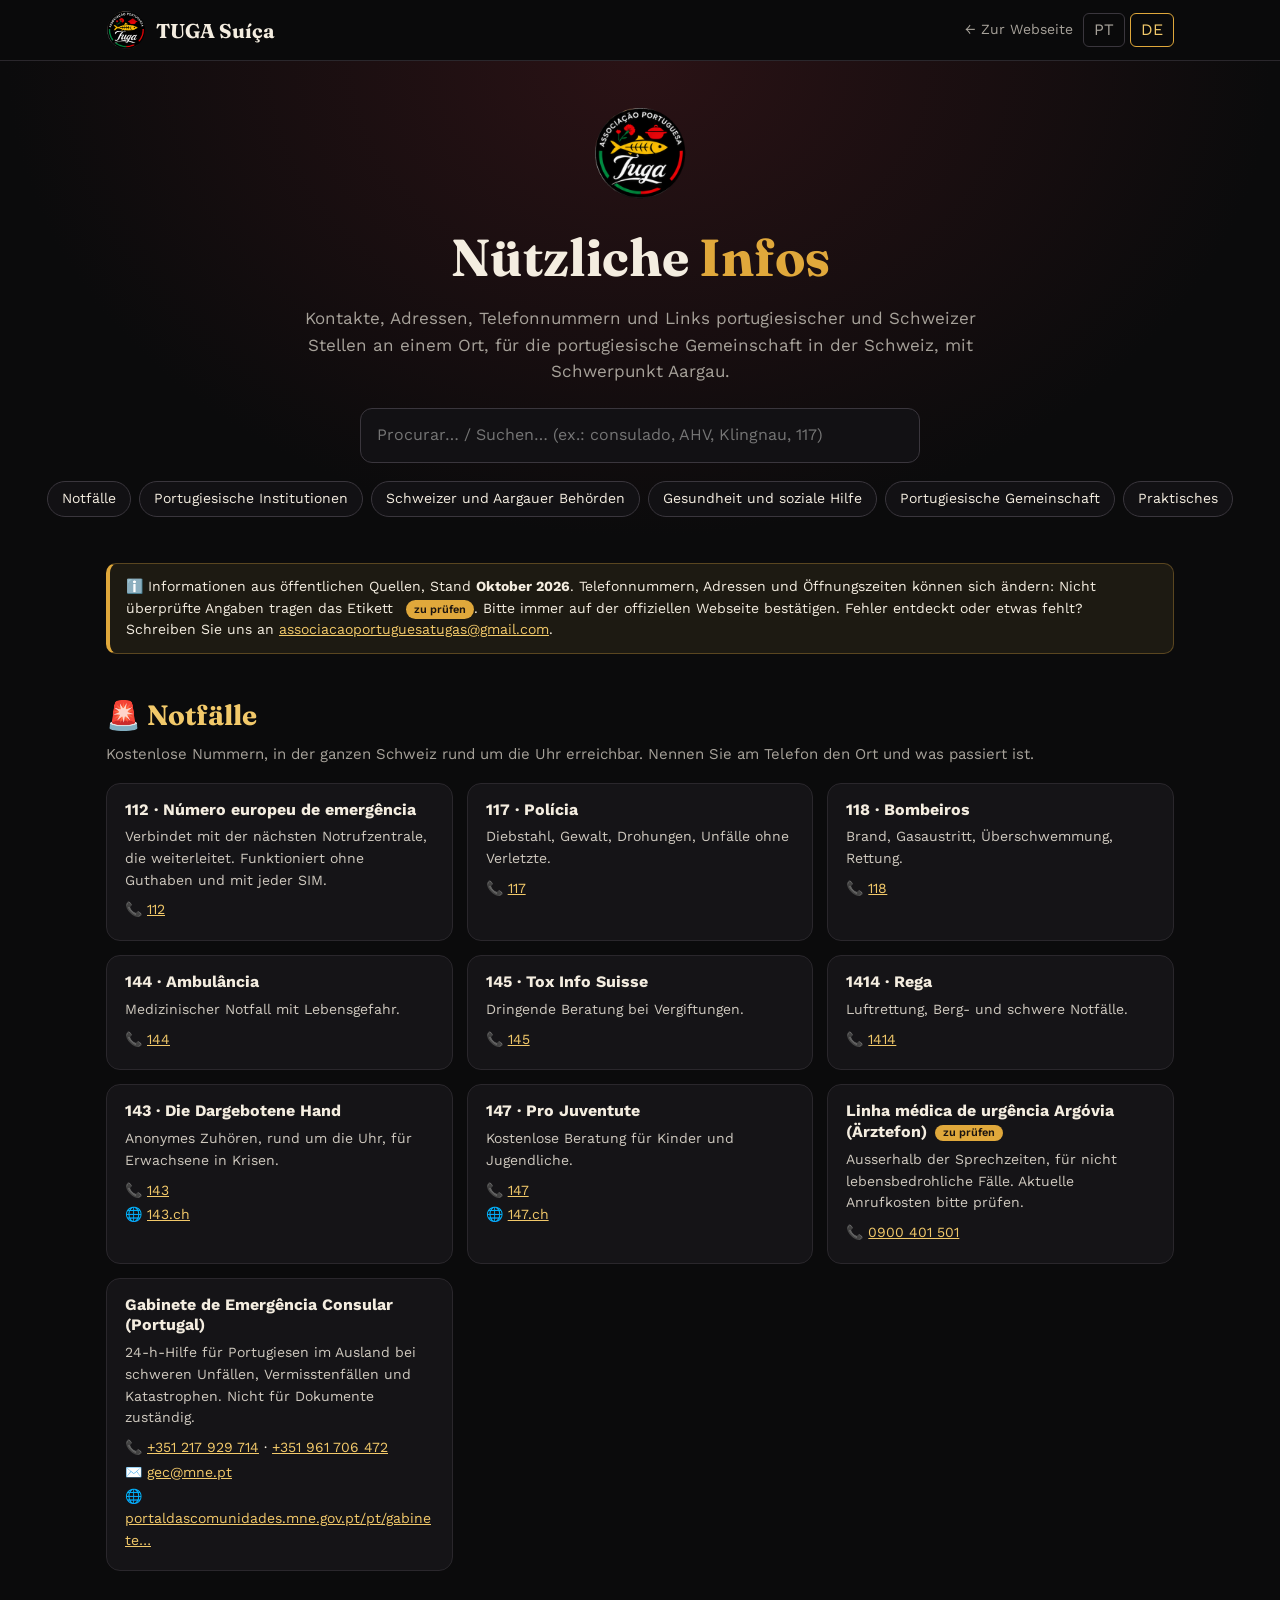
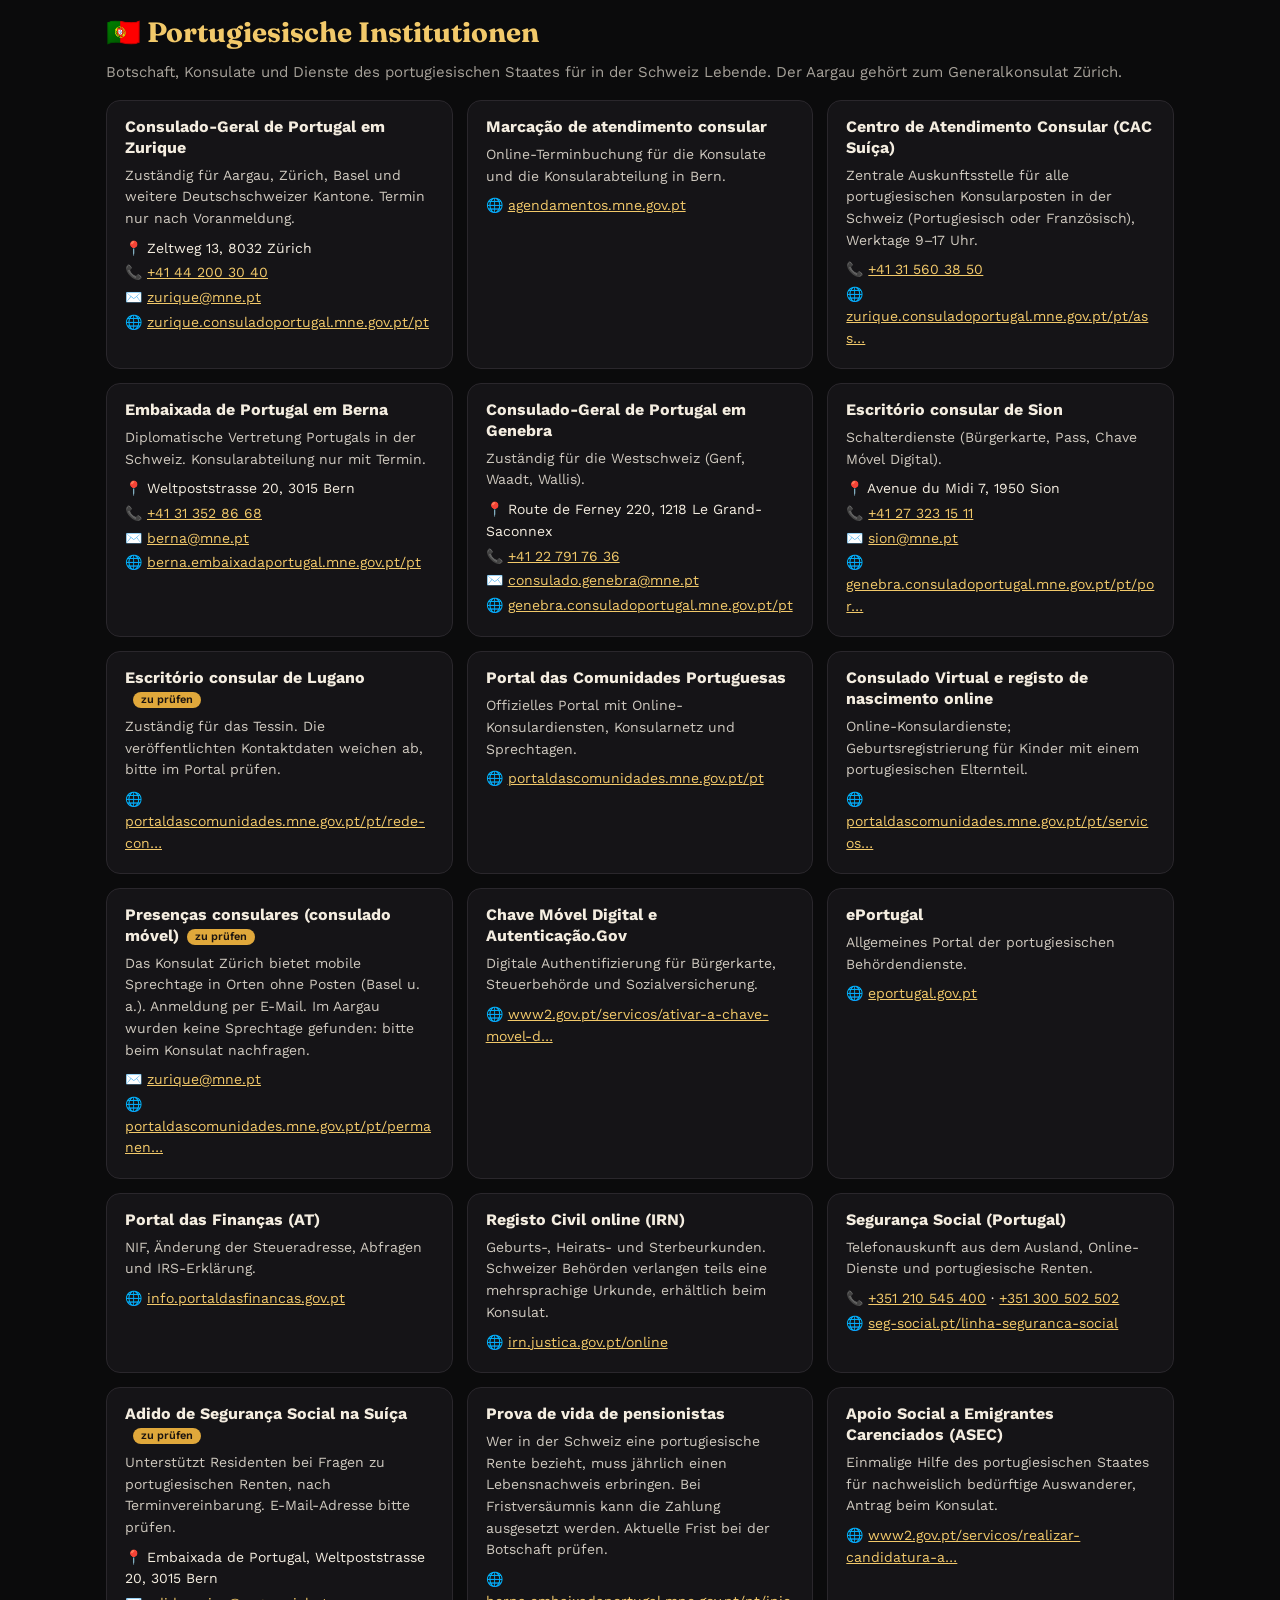
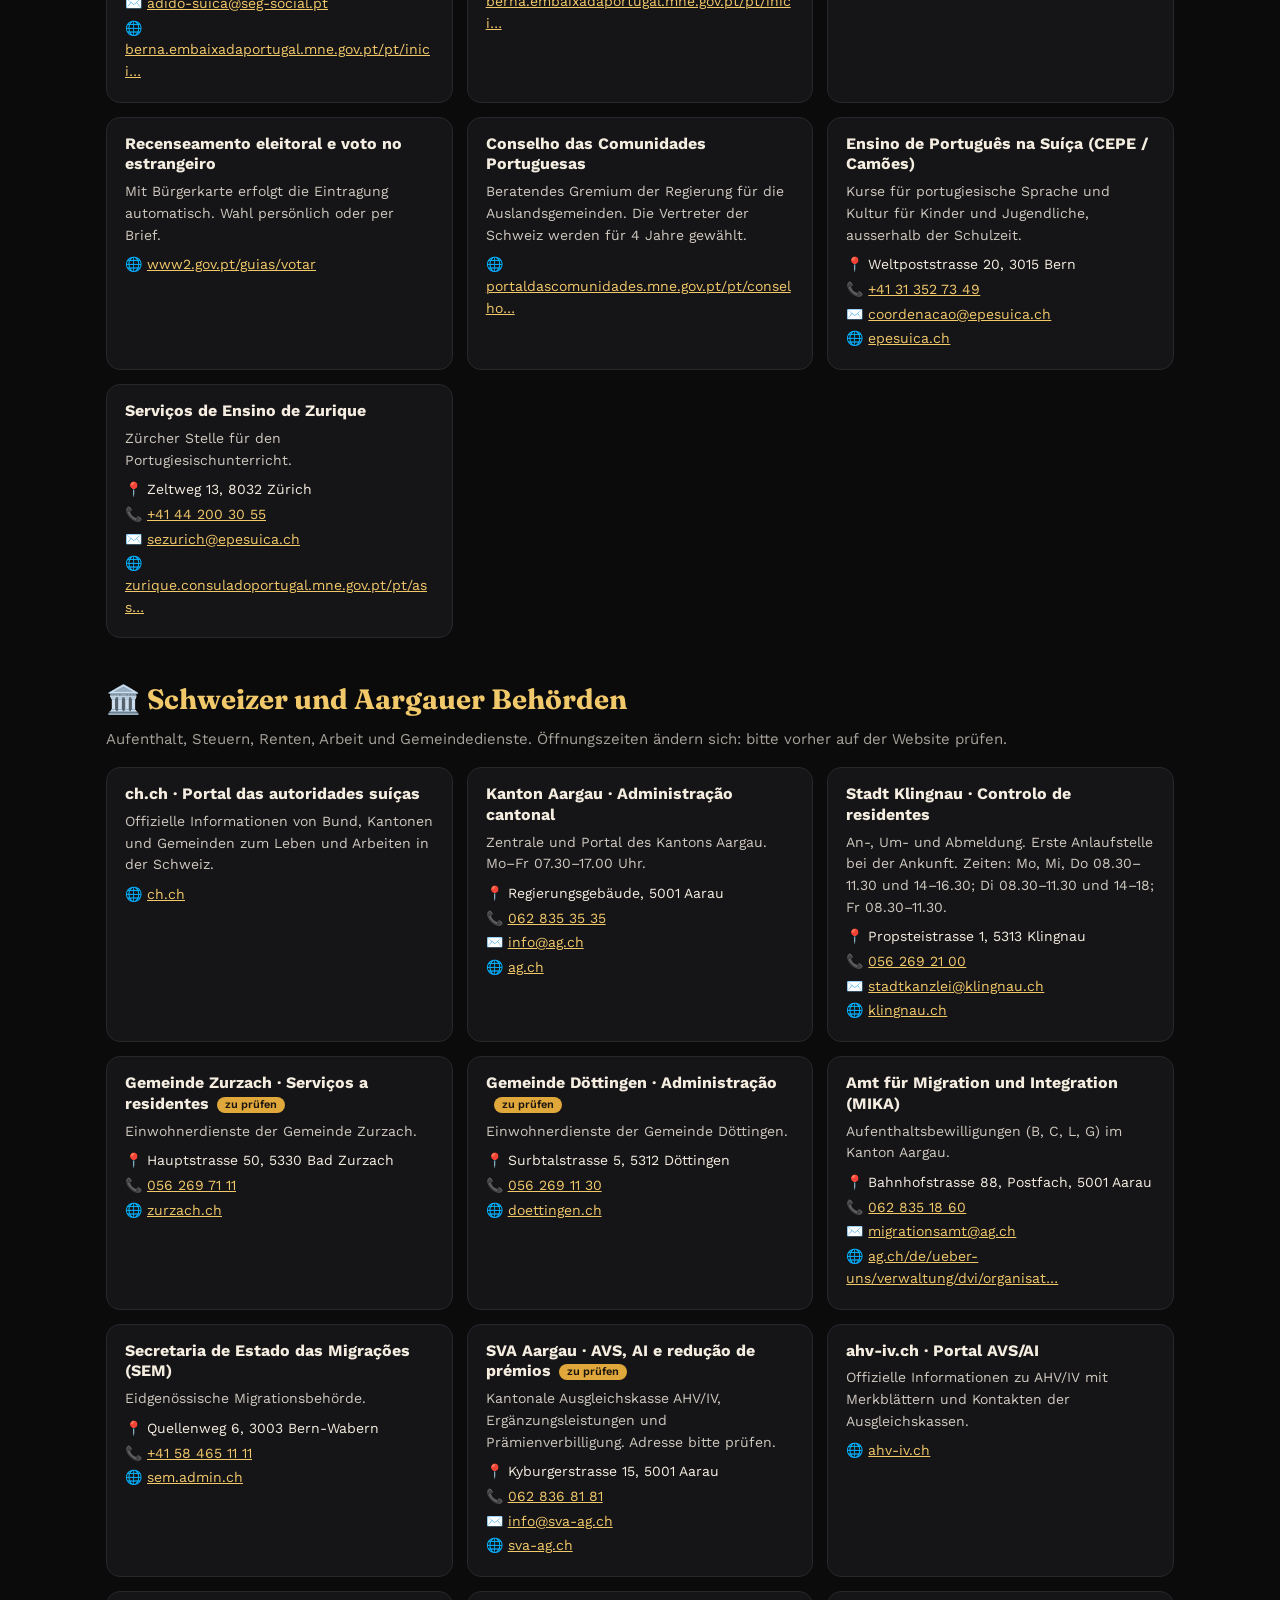
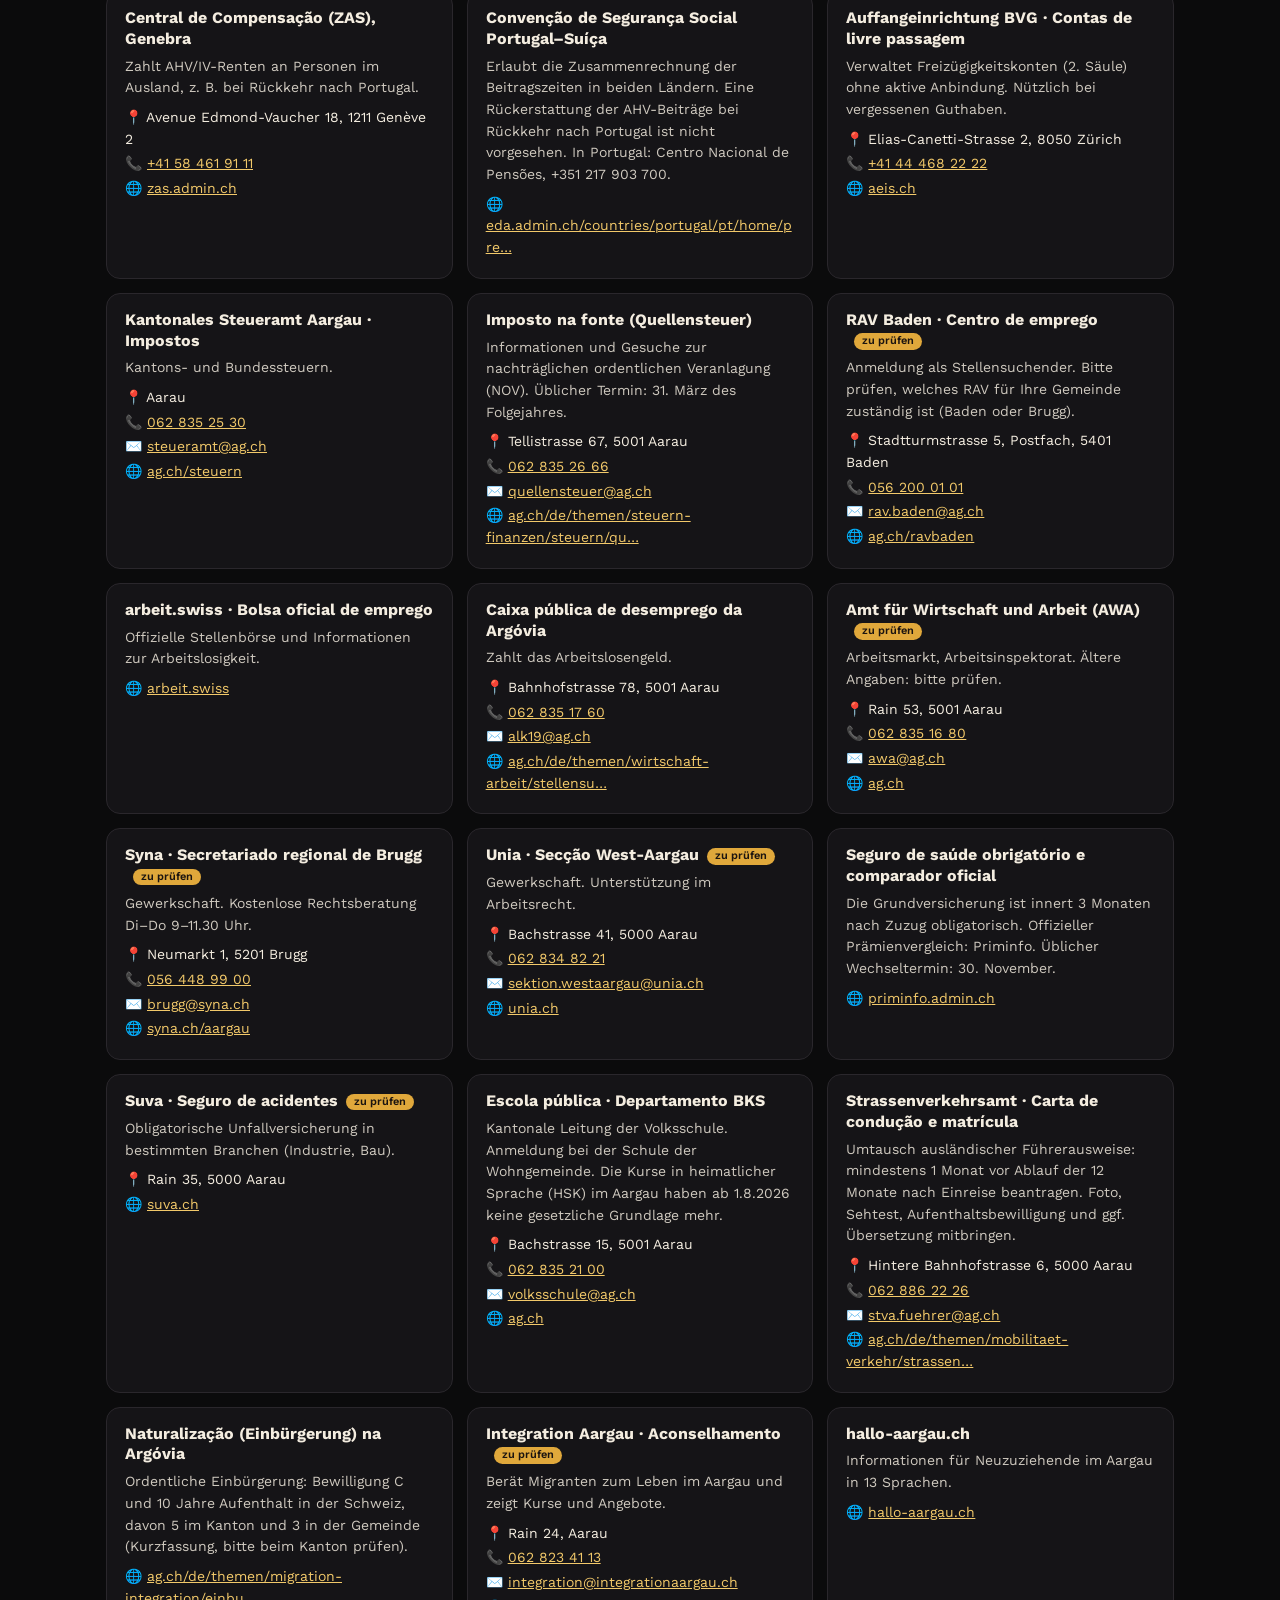
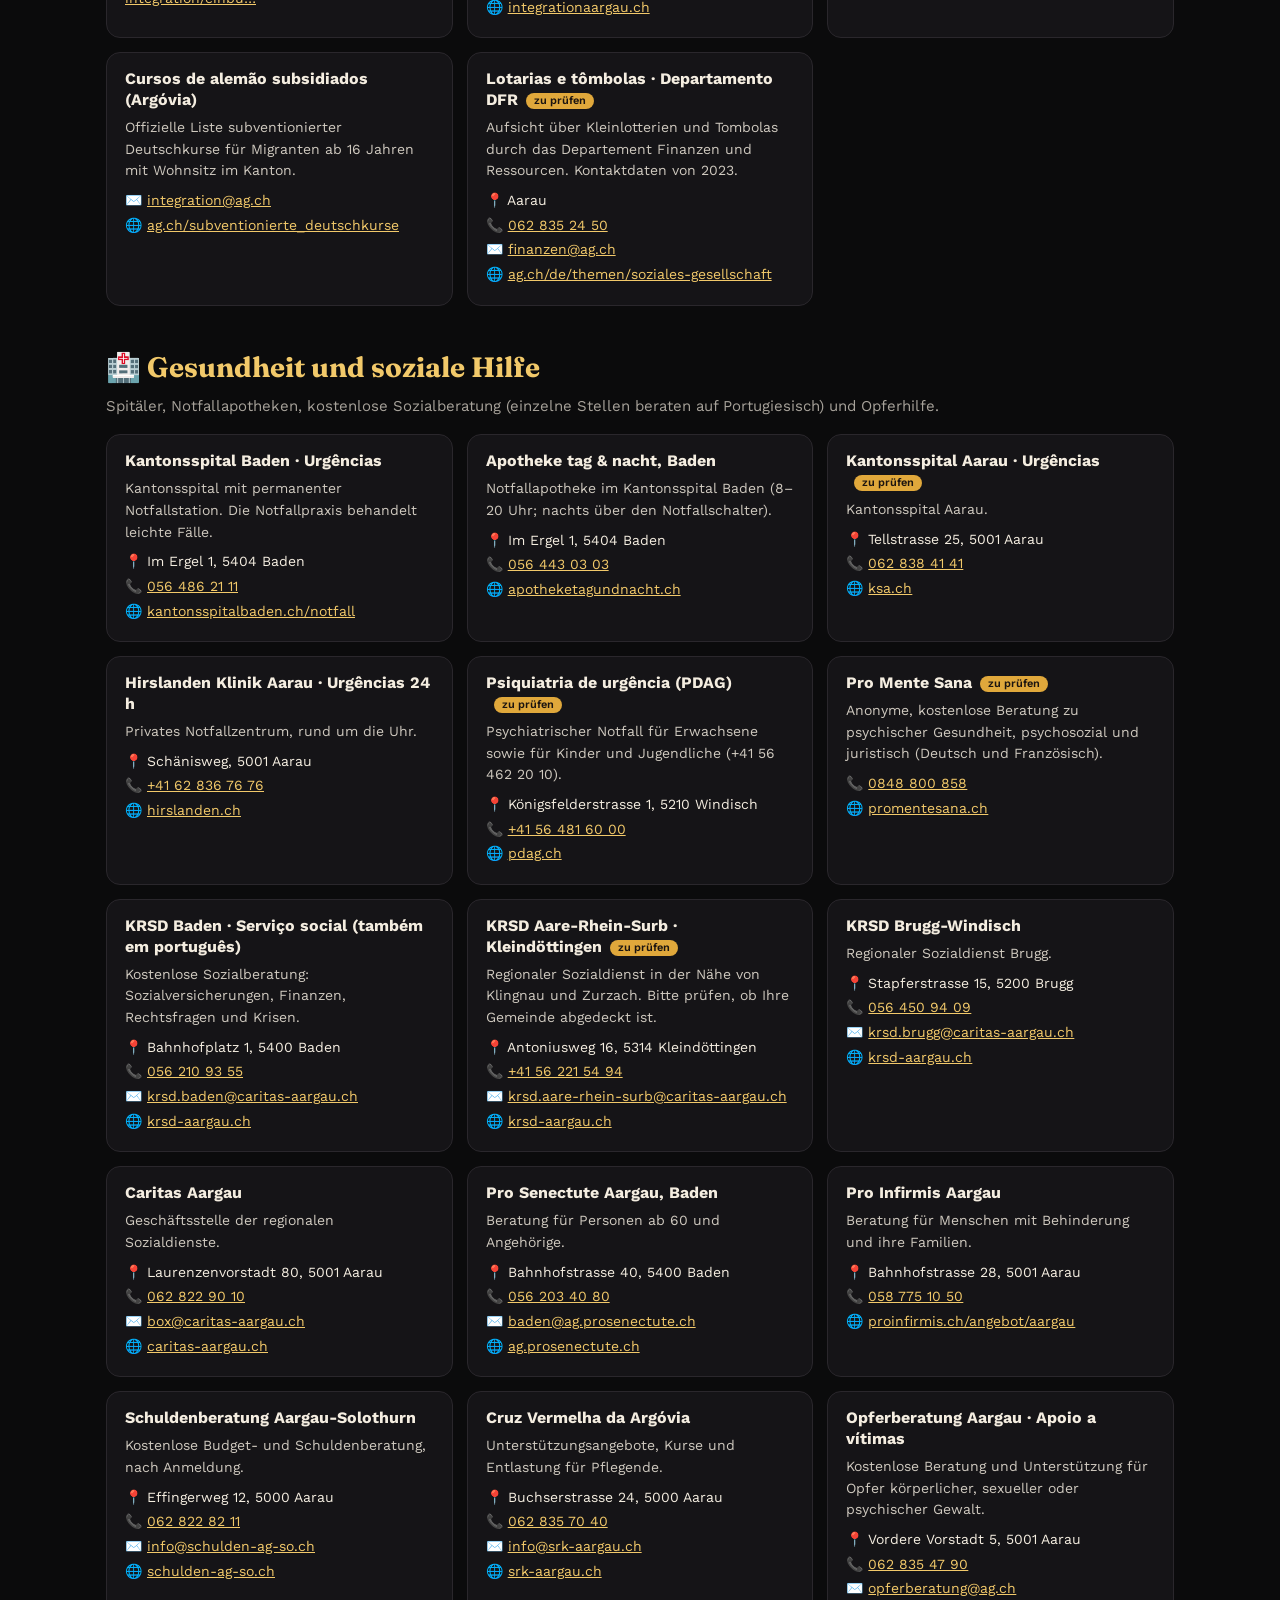
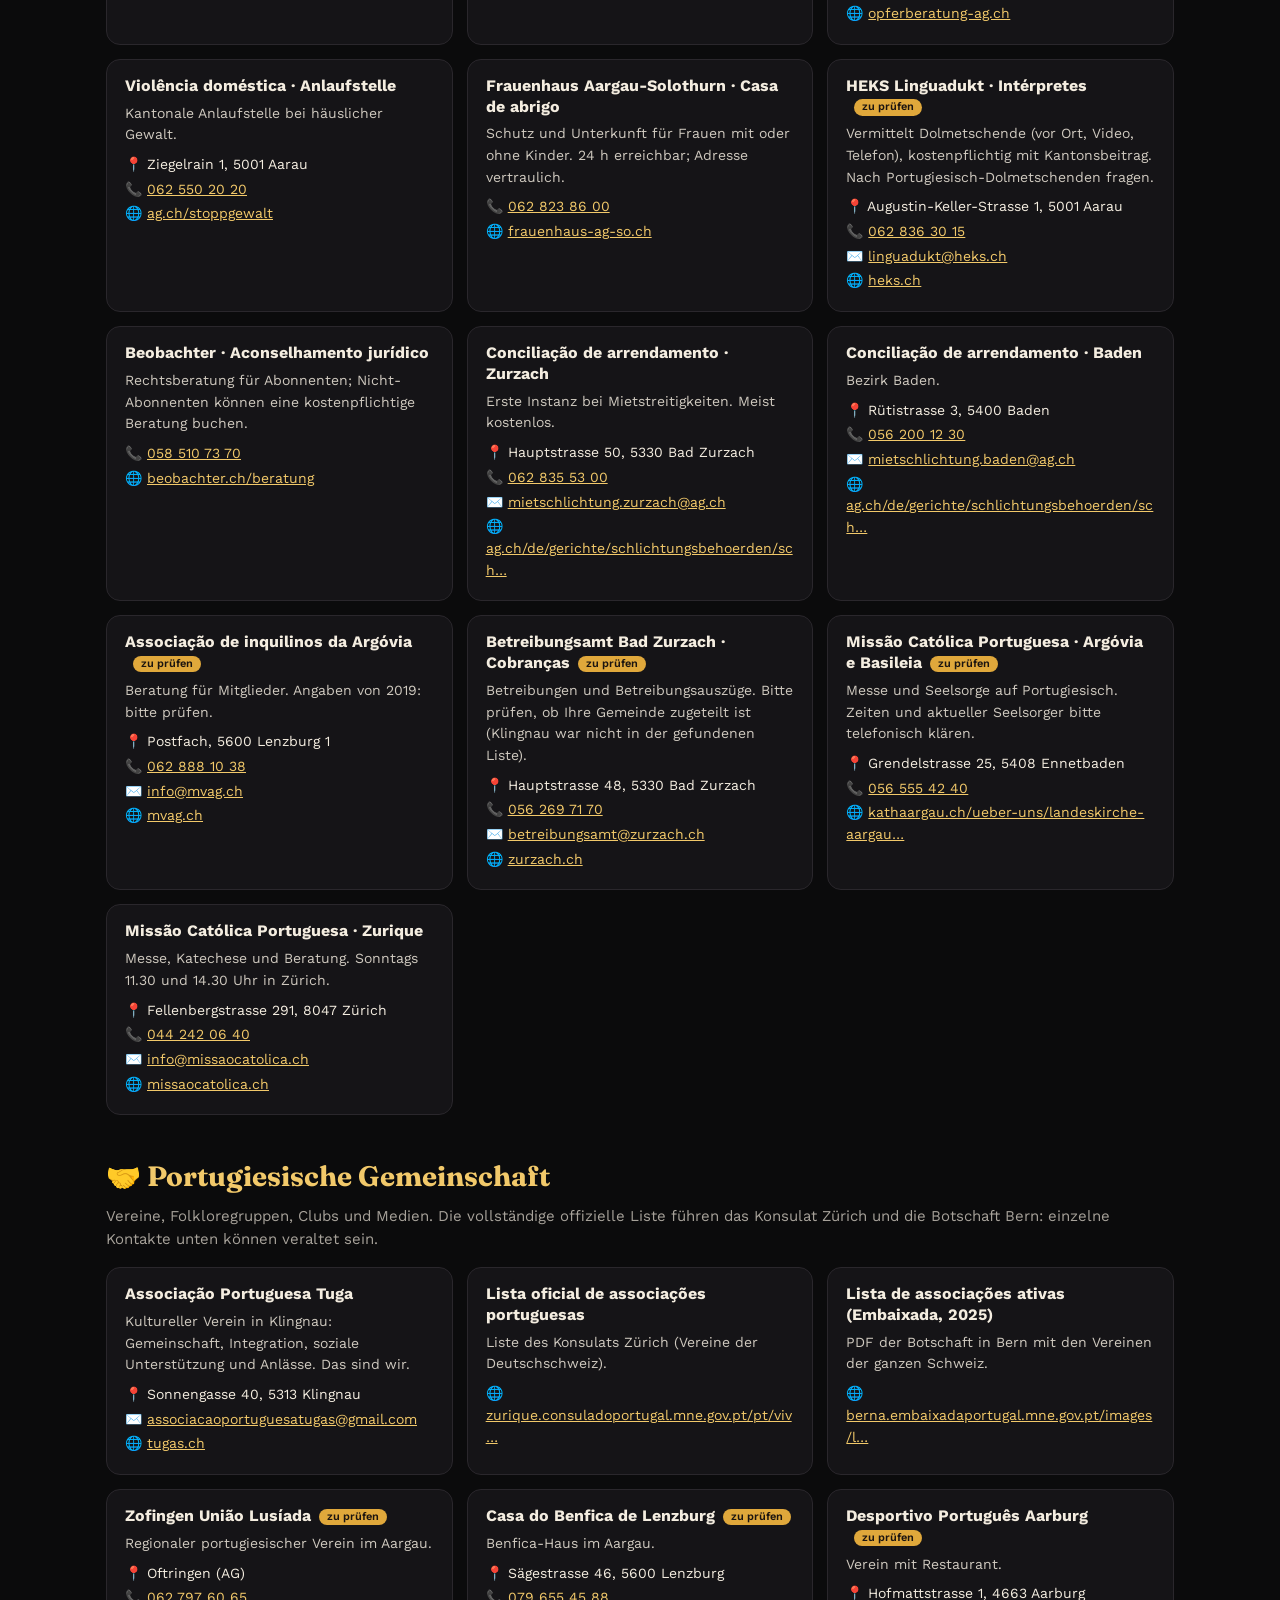
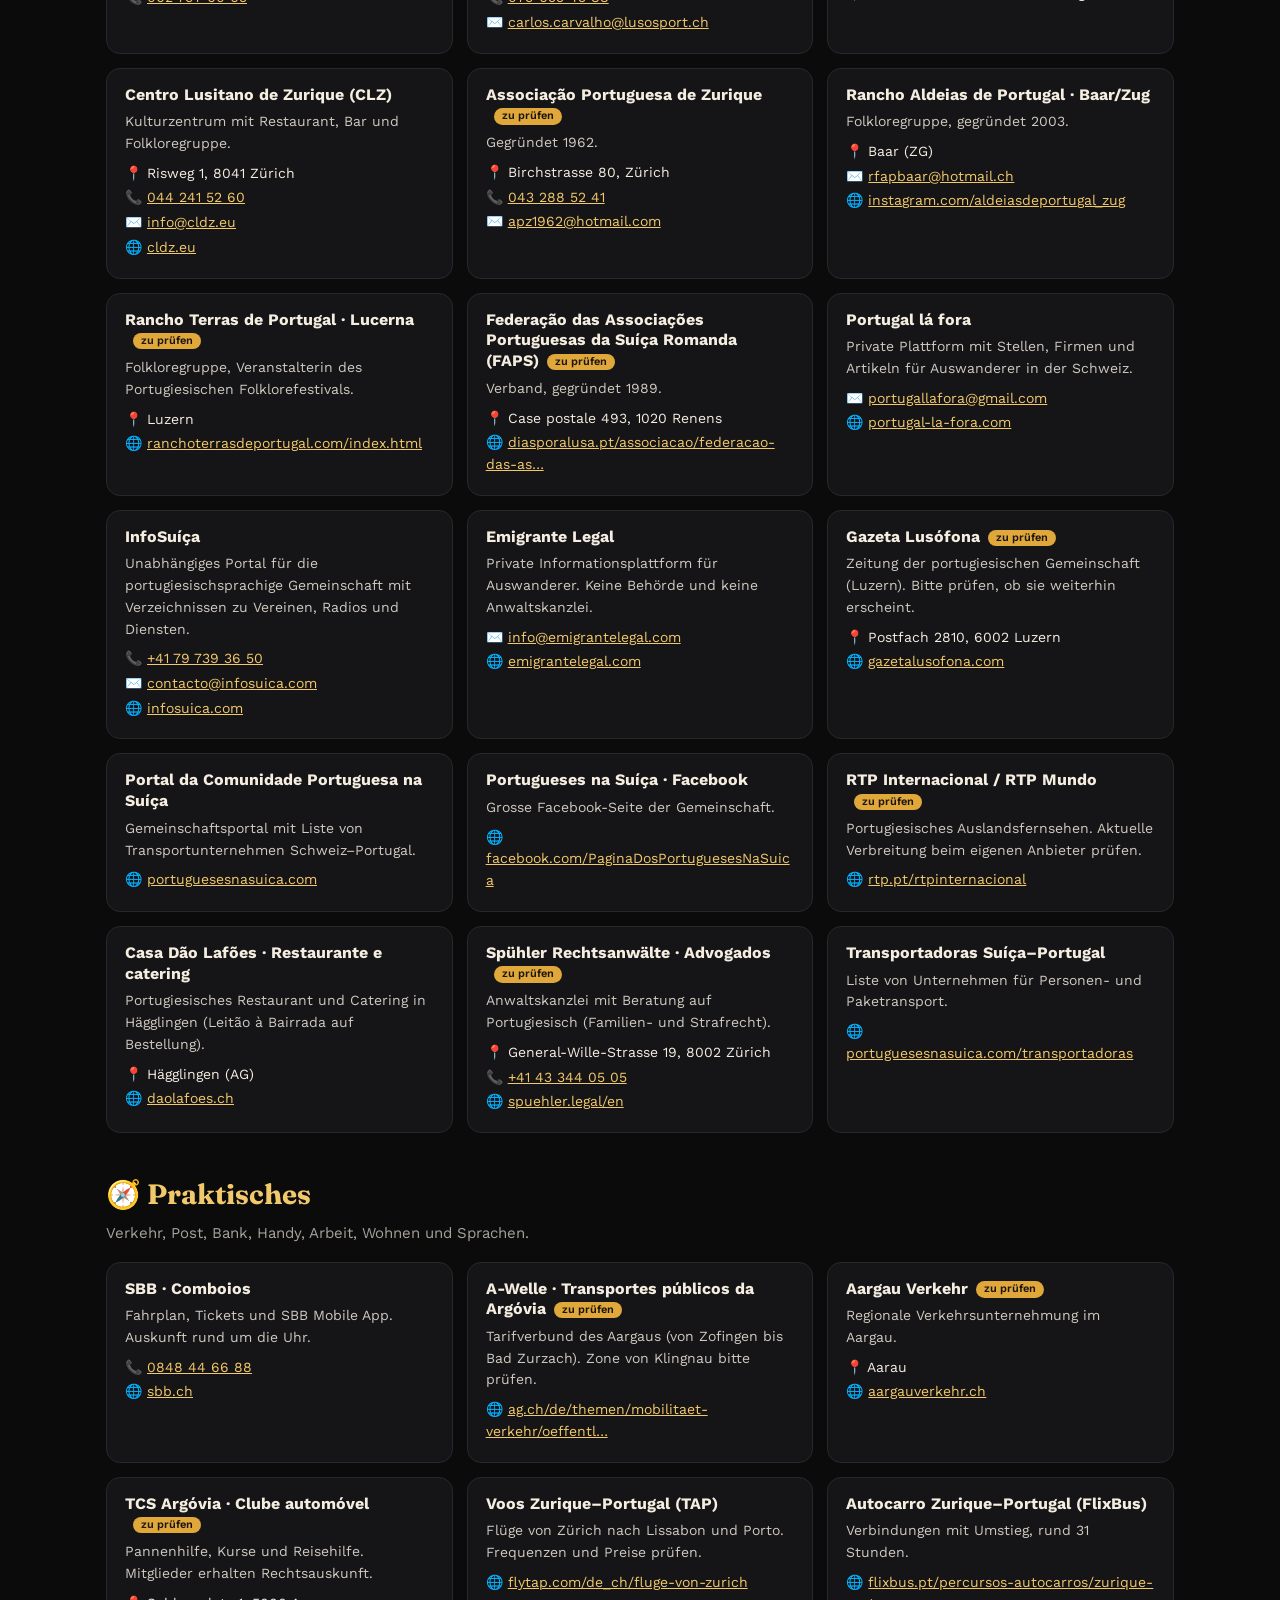
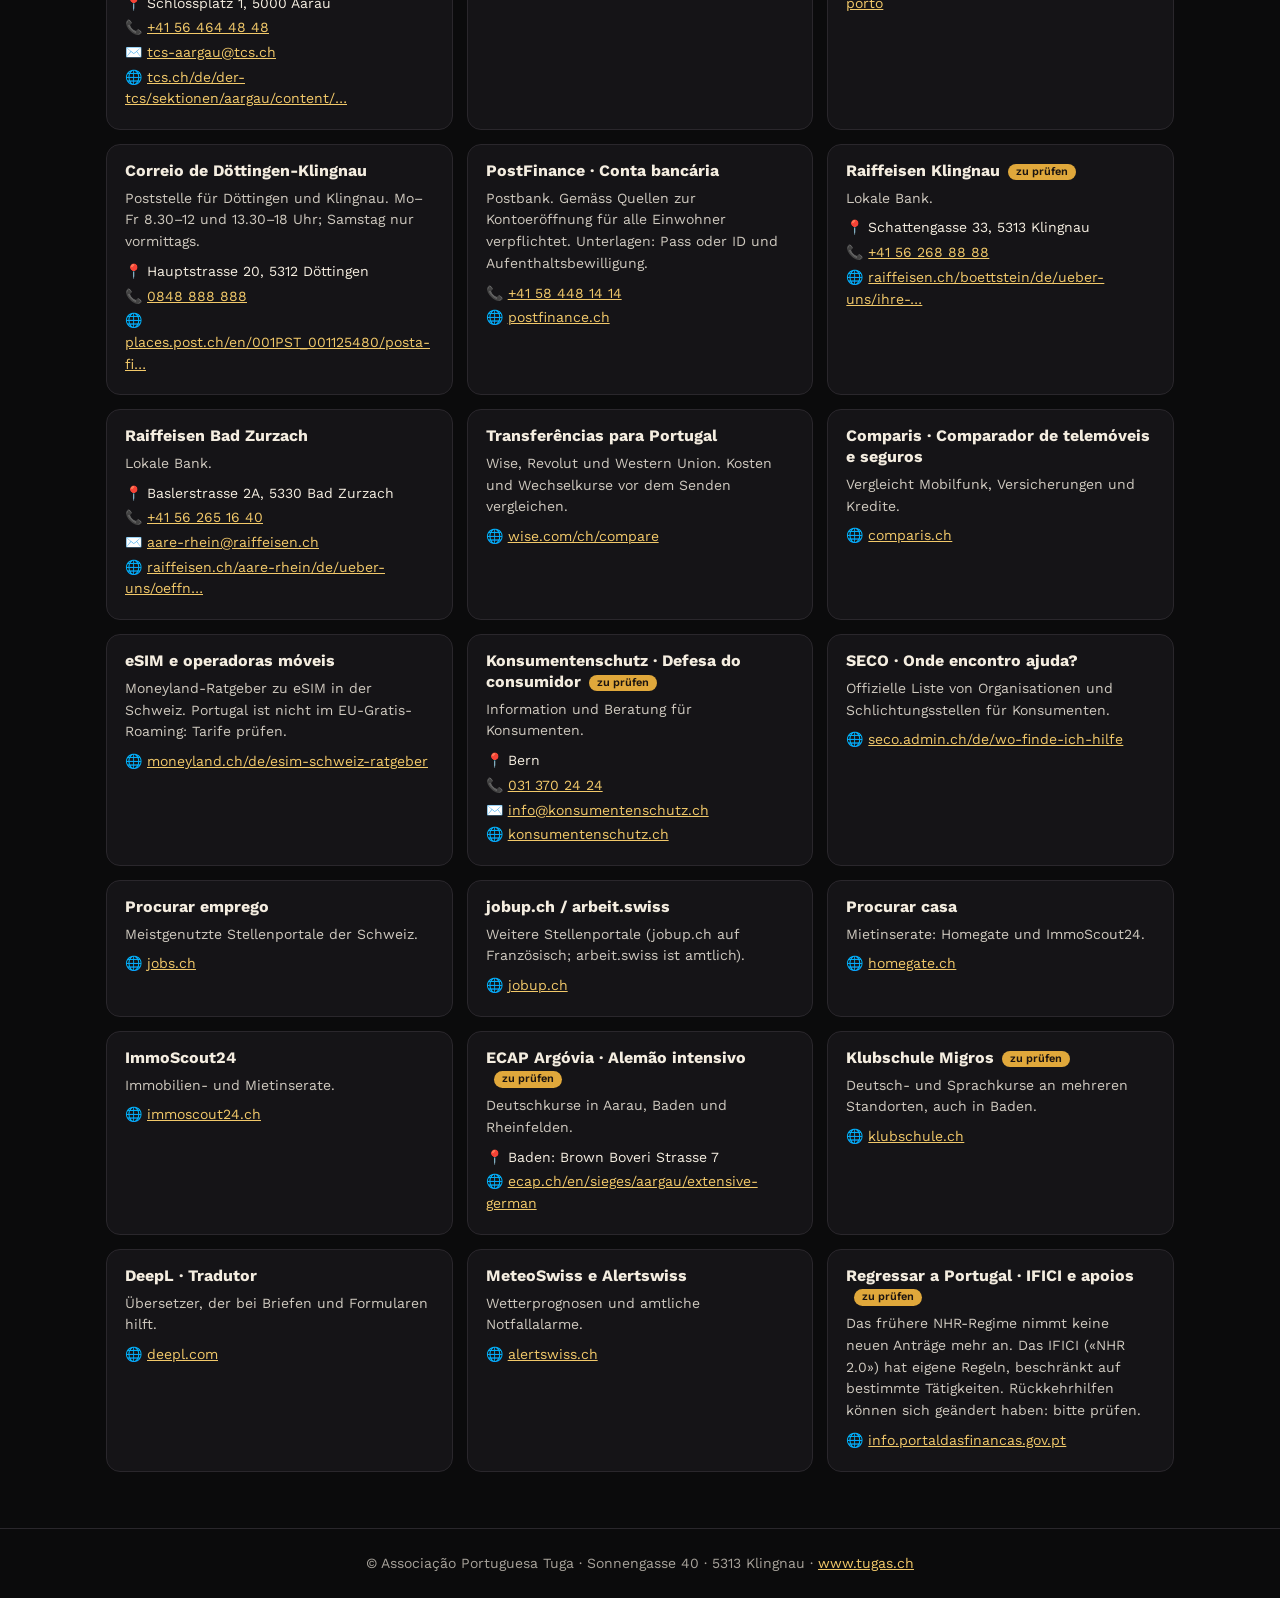
==== guia/index.html @ afcde5e2 "Nova página «Guia Útil / Nützliche Infos» com contactos e links úteis para a comunidade portuguesa n" ====
<!doctype html>
<html lang="pt" id="html-root">
<head>
<meta charset="utf-8">
<meta name="viewport" content="width=device-width, initial-scale=1">
<title>Guia Útil · Nützliche Infos · TUGA Suíça</title>
<meta name="description" content="Guia útil para a comunidade portuguesa na Suíça: contactos, moradas, telefones e links de instituições portuguesas e suíças. Nützliche Kontakte, Adressen und Links für die portugiesische Gemeinschaft in der Schweiz.">
<link rel="icon" type="image/png" href="https://d2ol7oe51mr4n9.cloudfront.net/user_3G0ntwd0RKNbdNHeTDMP66CaiIB/67b6e80c-f721-4f64-94f5-8ede70498a81.png">
<link href="https://fonts.googleapis.com/css2?family=Fraunces:wght@600;700&family=Work+Sans:wght@400;500;600&display=swap" rel="stylesheet">
<style>
:root{--bg:#0b0b0c;--panel:#151417;--line:#2a272c;--cream:#f4ede0;--gold:#e0a83b;--gold-light:#f2c96a;--green:#2e6b4f;--red:#c23b32;--muted:#a7a29a}
*{box-sizing:border-box}
html{scroll-behavior:smooth}
body{margin:0;background:var(--bg);color:var(--cream);font-family:'Work Sans',sans-serif;line-height:1.55}
a{color:var(--gold-light);word-break:break-word}
nav.top{position:sticky;top:0;background:rgba(11,11,12,.96);border-bottom:1px solid var(--line);z-index:10}
.nav-inner{max-width:1100px;margin:0 auto;padding:10px 16px;display:flex;gap:12px;align-items:center;justify-content:space-between}
.brand{display:flex;align-items:center;gap:10px;font-family:'Fraunces',serif;font-weight:700;color:var(--cream);text-decoration:none;font-size:20px}
.brand img{width:40px;height:40px}
.right{display:flex;gap:10px;align-items:center}
.home{color:var(--muted);text-decoration:none;font-size:14px}
.lang button{background:none;border:1px solid #3a363d;color:var(--muted);padding:4px 10px;border-radius:6px;cursor:pointer;font:inherit}
.lang button.active{border-color:var(--gold);color:var(--gold-light)}
header{padding:44px 16px 24px;text-align:center;background:radial-gradient(ellipse at top,#2a1215 0%,var(--bg) 70%)}
header img{width:96px;height:96px}
h1{font-family:'Fraunces',serif;font-size:clamp(32px,6vw,52px);margin:8px 0}
h1 em{color:var(--gold);font-style:normal}
.lede{max-width:680px;margin:0 auto;color:var(--muted);font-size:17px}
main{max-width:1100px;margin:0 auto;padding:0 16px 56px}
.search{margin:24px auto 0;max-width:560px;position:relative}
.search input{width:100%;padding:14px 16px;border-radius:12px;border:1px solid #3a363d;background:#121114;color:var(--cream);font:inherit;font-size:16px}
.search input:focus{outline:2px solid var(--gold);border-color:var(--gold)}
.chips{display:flex;flex-wrap:wrap;gap:8px;justify-content:center;margin:18px 0 0}
.chips a{border:1px solid #3a363d;border-radius:999px;padding:6px 14px;color:var(--cream);text-decoration:none;font-size:14px;background:#121114}
.chips a:hover{border-color:var(--gold)}
.note{margin-top:22px;background:#1d1a12;border:1px solid #5a4620;border-left:4px solid var(--gold);border-radius:10px;padding:12px 16px;font-size:14px}
.sec{margin-top:40px;scroll-margin-top:76px}
h2{font-family:'Fraunces',serif;font-size:28px;margin:0 0 6px;color:var(--gold-light)}
.intro{margin:0 0 16px;color:var(--muted);font-size:15px}
.grid{display:grid;grid-template-columns:repeat(auto-fill,minmax(290px,1fr));gap:14px}
.entry{background:var(--panel);border:1px solid var(--line);border-radius:14px;padding:16px 18px}
.entry h3{margin:0 0 6px;font-size:16px;line-height:1.3;color:var(--cream)}
.entry p{margin:0 0 8px;font-size:14px;color:#cfc9bf}
.entry ul{list-style:none;margin:0;padding:0;font-size:14px}
.entry li{margin:3px 0}
.chk{display:inline-block;margin-left:8px;font-size:11px;font-weight:600;color:#1B1410;background:var(--gold);border-radius:999px;padding:1px 8px;vertical-align:middle;white-space:nowrap}
.hide{display:none!important}
#none{display:none;text-align:center;color:var(--muted);margin-top:30px}
footer{border-top:1px solid var(--line);padding:24px 16px;text-align:center;color:var(--muted);font-size:14px}
[data-lang="de"] .pt{display:none}[data-lang="pt"] .de{display:none}
@media (max-width:600px){h2{font-size:24px}.grid{grid-template-columns:1fr}.home{display:none}}
</style>
</head>
<body data-lang="pt">
<nav class="top"><div class="nav-inner">
  <a class="brand" href="../"><img src="logo-tuga.png" alt="Logo Associação Portuguesa Tuga">TUGA Suíça</a>
  <div class="right">
    <a class="home" href="../"><span class="pt">← Voltar ao site</span><span class="de">← Zur Webseite</span></a>
    <div class="lang"><button type="button" data-l="pt">PT</button> <button type="button" data-l="de">DE</button></div>
  </div>
</div></nav>
<header>
  <img src="logo-tuga.png" alt="">
  <h1><span class="pt">Guia <em>Útil</em></span><span class="de">Nützliche <em>Infos</em></span></h1>
  <p class="lede pt">Contactos, moradas, telefones e links de instituições portuguesas e suíças, reunidos num só sítio para a comunidade portuguesa na Suíça, com foco na Argóvia.</p>
  <p class="lede de">Kontakte, Adressen, Telefonnummern und Links portugiesischer und Schweizer Stellen an einem Ort, für die portugiesische Gemeinschaft in der Schweiz, mit Schwerpunkt Aargau.</p>
  <div class="search"><input id="q" type="search" autocomplete="off" placeholder="Procurar… / Suchen… (ex.: consulado, AHV, Klingnau, 117)" aria-label="Pesquisar / Suchen"></div>
  <div class="chips"><a href="#emergencia"><span class="pt">Emergências</span><span class="de">Notfälle</span></a><a href="#portugal"><span class="pt">Instituições portuguesas</span><span class="de">Portugiesische Institutionen</span></a><a href="#autoridades"><span class="pt">Autoridades suíças e da Argóvia</span><span class="de">Schweizer und Aargauer Behörden</span></a><a href="#saude"><span class="pt">Saúde e apoio social</span><span class="de">Gesundheit und soziale Hilfe</span></a><a href="#comunidade"><span class="pt">Comunidade portuguesa</span><span class="de">Portugiesische Gemeinschaft</span></a><a href="#pratica"><span class="pt">Vida prática</span><span class="de">Praktisches</span></a></div>
</header>
<main>
  <div class="note pt">ℹ️ Informação recolhida em <b>outubro de 2026</b> a partir de fontes públicas. Telefones, moradas e horários podem mudar: o que ainda não foi confirmado leva a etiqueta <span class="chk">a confirmar</span>. Confirme sempre no site oficial. Encontrou um erro ou falta alguma coisa? Escreva-nos para <a href="mailto:associacaoportuguesatugas@gmail.com">associacaoportuguesatugas@gmail.com</a>.</div>
  <div class="note de">ℹ️ Informationen aus öffentlichen Quellen, Stand <b>Oktober 2026</b>. Telefonnummern, Adressen und Öffnungszeiten können sich ändern: Nicht überprüfte Angaben tragen das Etikett <span class="chk">zu prüfen</span>. Bitte immer auf der offiziellen Webseite bestätigen. Fehler entdeckt oder etwas fehlt? Schreiben Sie uns an <a href="mailto:associacaoportuguesatugas@gmail.com">associacaoportuguesatugas@gmail.com</a>.</div>
<section id="emergencia" class="sec"><h2><span class="ic">🚨</span> <span class="pt">Emergências</span><span class="de">Notfälle</span></h2><p class="intro pt">Números gratuitos, a funcionar em toda a Suíça, 24 horas por dia. Ao telefone, diga o local e o que se passa.</p><p class="intro de">Kostenlose Nummern, in der ganzen Schweiz rund um die Uhr erreichbar. Nennen Sie am Telefon den Ort und was passiert ist.</p><div class="grid">
<div class="entry"><h3>112 · Número europeu de emergência</h3><p class="pt">Liga à central mais próxima, que reencaminha para o serviço certo. Funciona sem saldo e com qualquer cartão.</p><p class="de">Verbindet mit der nächsten Notrufzentrale, die weiterleitet. Funktioniert ohne Guthaben und mit jeder SIM.</p><ul><li>📞 <a href="tel:112">112</a></li></ul></div>
<div class="entry"><h3>117 · Polícia</h3><p class="pt">Roubos, violência, ameaças, acidentes sem feridos.</p><p class="de">Diebstahl, Gewalt, Drohungen, Unfälle ohne Verletzte.</p><ul><li>📞 <a href="tel:117">117</a></li></ul></div>
<div class="entry"><h3>118 · Bombeiros</h3><p class="pt">Incêndio, fugas de gás, inundações, salvamentos.</p><p class="de">Brand, Gasaustritt, Überschwemmung, Rettung.</p><ul><li>📞 <a href="tel:118">118</a></li></ul></div>
<div class="entry"><h3>144 · Ambulância</h3><p class="pt">Emergência médica com risco de vida.</p><p class="de">Medizinischer Notfall mit Lebensgefahr.</p><ul><li>📞 <a href="tel:144">144</a></li></ul></div>
<div class="entry"><h3>145 · Tox Info Suisse</h3><p class="pt">Aconselhamento urgente em caso de intoxicação.</p><p class="de">Dringende Beratung bei Vergiftungen.</p><ul><li>📞 <a href="tel:145">145</a></li></ul></div>
<div class="entry"><h3>1414 · Rega</h3><p class="pt">Salvamento aéreo, montanha e emergências graves.</p><p class="de">Luftrettung, Berg- und schwere Notfälle.</p><ul><li>📞 <a href="tel:1414">1414</a></li></ul></div>
<div class="entry"><h3>143 · Die Dargebotene Hand</h3><p class="pt">Escuta anónima, 24 horas, para adultos em crise.</p><p class="de">Anonymes Zuhören, rund um die Uhr, für Erwachsene in Krisen.</p><ul><li>📞 <a href="tel:143">143</a></li><li>🌐 <a href="https://www.143.ch" target="_blank" rel="noopener">143.ch</a></li></ul></div>
<div class="entry"><h3>147 · Pro Juventute</h3><p class="pt">Aconselhamento gratuito para crianças e jovens.</p><p class="de">Kostenlose Beratung für Kinder und Jugendliche.</p><ul><li>📞 <a href="tel:147">147</a></li><li>🌐 <a href="https://www.147.ch" target="_blank" rel="noopener">147.ch</a></li></ul></div>
<div class="entry"><h3>Linha médica de urgência Argóvia (Ärztefon)<span class="chk"><span class="pt">a confirmar</span><span class="de">zu prüfen</span></span></h3><p class="pt">Fora de horas, para casos não vitais. Confirme o custo atual da chamada.</p><p class="de">Ausserhalb der Sprechzeiten, für nicht lebensbedrohliche Fälle. Aktuelle Anrufkosten bitte prüfen.</p><ul><li>📞 <a href="tel:+41900401501">0900 401 501</a></li></ul></div>
<div class="entry"><h3>Gabinete de Emergência Consular (Portugal)</h3><p class="pt">Apoio 24 h a portugueses no estrangeiro em acidentes graves, desaparecimentos e catástrofes. Não trata de documentos.</p><p class="de">24-h-Hilfe für Portugiesen im Ausland bei schweren Unfällen, Vermisstenfällen und Katastrophen. Nicht für Dokumente zuständig.</p><ul><li>📞 <a href="tel:+351217929714">+351 217 929 714</a> · <a href="tel:+351961706472">+351 961 706 472</a></li><li>✉️ <a href="mailto:gec@mne.pt">gec@mne.pt</a></li><li>🌐 <a href="https://portaldascomunidades.mne.gov.pt/pt/gabinete-de-emergencia-consular-gec" target="_blank" rel="noopener">portaldascomunidades.mne.gov.pt/pt/gabinete…</a></li></ul></div>
</div></section>
<section id="portugal" class="sec"><h2><span class="ic">🇵🇹</span> <span class="pt">Instituições portuguesas</span><span class="de">Portugiesische Institutionen</span></h2><p class="intro pt">Embaixada, consulados e serviços do Estado português para quem vive na Suíça. A Argóvia pertence ao Consulado-Geral de Zurique.</p><p class="intro de">Botschaft, Konsulate und Dienste des portugiesischen Staates für in der Schweiz Lebende. Der Aargau gehört zum Generalkonsulat Zürich.</p><div class="grid">
<div class="entry"><h3>Consulado-Geral de Portugal em Zurique</h3><p class="pt">Serve a Argóvia, Zurique, Basileia e outros cantões da Suíça alemã. Atendimento por marcação prévia.</p><p class="de">Zuständig für Aargau, Zürich, Basel und weitere Deutschschweizer Kantone. Termin nur nach Voranmeldung.</p><ul><li>📍 Zeltweg 13, 8032 Zürich</li><li>📞 <a href="tel:+41442003040">+41 44 200 30 40</a></li><li>✉️ <a href="mailto:zurique@mne.pt">zurique@mne.pt</a></li><li>🌐 <a href="https://zurique.consuladoportugal.mne.gov.pt/pt/" target="_blank" rel="noopener">zurique.consuladoportugal.mne.gov.pt/pt</a></li></ul></div>
<div class="entry"><h3>Marcação de atendimento consular</h3><p class="pt">Marcação online para os consulados e a secção consular de Berna.</p><p class="de">Online-Terminbuchung für die Konsulate und die Konsularabteilung in Bern.</p><ul><li>🌐 <a href="https://agendamentos.mne.gov.pt/" target="_blank" rel="noopener">agendamentos.mne.gov.pt</a></li></ul></div>
<div class="entry"><h3>Centro de Atendimento Consular (CAC Suíça)</h3><p class="pt">Linha única para os postos consulares da Suíça, em português ou francês, nos dias úteis, 9h00 às 17h00.</p><p class="de">Zentrale Auskunftsstelle für alle portugiesischen Konsularposten in der Schweiz (Portugiesisch oder Französisch), Werktage 9–17 Uhr.</p><ul><li>📞 <a href="tel:+41315603850">+41 31 560 38 50</a></li><li>🌐 <a href="https://zurique.consuladoportugal.mne.gov.pt/pt/assuntos-consulares/informacao-geral/centro-de-atendimento-consular" target="_blank" rel="noopener">zurique.consuladoportugal.mne.gov.pt/pt/ass…</a></li></ul></div>
<div class="entry"><h3>Embaixada de Portugal em Berna</h3><p class="pt">Representação diplomática de Portugal na Suíça. Secção consular só com marcação.</p><p class="de">Diplomatische Vertretung Portugals in der Schweiz. Konsularabteilung nur mit Termin.</p><ul><li>📍 Weltpoststrasse 20, 3015 Bern</li><li>📞 <a href="tel:+41313528668">+41 31 352 86 68</a></li><li>✉️ <a href="mailto:berna@mne.pt">berna@mne.pt</a></li><li>🌐 <a href="https://berna.embaixadaportugal.mne.gov.pt/pt/" target="_blank" rel="noopener">berna.embaixadaportugal.mne.gov.pt/pt</a></li></ul></div>
<div class="entry"><h3>Consulado-Geral de Portugal em Genebra</h3><p class="pt">Serve a Suíça francófona (Genebra, Vaud, Valais).</p><p class="de">Zuständig für die Westschweiz (Genf, Waadt, Wallis).</p><ul><li>📍 Route de Ferney 220, 1218 Le Grand-Saconnex</li><li>📞 <a href="tel:+41227917636">+41 22 791 76 36</a></li><li>✉️ <a href="mailto:consulado.genebra@mne.pt">consulado.genebra@mne.pt</a></li><li>🌐 <a href="https://genebra.consuladoportugal.mne.gov.pt/pt/" target="_blank" rel="noopener">genebra.consuladoportugal.mne.gov.pt/pt</a></li></ul></div>
<div class="entry"><h3>Escritório consular de Sion</h3><p class="pt">Atos de balcão (Cartão de Cidadão, passaporte, Chave Móvel Digital).</p><p class="de">Schalterdienste (Bürgerkarte, Pass, Chave Móvel Digital).</p><ul><li>📍 Avenue du Midi 7, 1950 Sion</li><li>📞 <a href="tel:+41273231511">+41 27 323 15 11</a></li><li>✉️ <a href="mailto:sion@mne.pt">sion@mne.pt</a></li><li>🌐 <a href="https://genebra.consuladoportugal.mne.gov.pt/pt/portugal-no-pais/escritorio-consular-em-sion" target="_blank" rel="noopener">genebra.consuladoportugal.mne.gov.pt/pt/por…</a></li></ul></div>
<div class="entry"><h3>Escritório consular de Lugano<span class="chk"><span class="pt">a confirmar</span><span class="de">zu prüfen</span></span></h3><p class="pt">Serve o Ticino. Os contactos publicados divergem: confirme no portal.</p><p class="de">Zuständig für das Tessin. Die veröffentlichten Kontaktdaten weichen ab, bitte im Portal prüfen.</p><ul><li>🌐 <a href="https://portaldascomunidades.mne.gov.pt/pt/rede-consular/europa/suica" target="_blank" rel="noopener">portaldascomunidades.mne.gov.pt/pt/rede-con…</a></li></ul></div>
<div class="entry"><h3>Portal das Comunidades Portuguesas</h3><p class="pt">Portal oficial com serviços consulares online, rede consular e permanências.</p><p class="de">Offizielles Portal mit Online-Konsulardiensten, Konsularnetz und Sprechtagen.</p><ul><li>🌐 <a href="https://portaldascomunidades.mne.gov.pt/pt/" target="_blank" rel="noopener">portaldascomunidades.mne.gov.pt/pt</a></li></ul></div>
<div class="entry"><h3>Consulado Virtual e registo de nascimento online</h3><p class="pt">Serviços consulares online; registo de nascimento de filhos com um progenitor português.</p><p class="de">Online-Konsulardienste; Geburtsregistrierung für Kinder mit einem portugiesischen Elternteil.</p><ul><li>🌐 <a href="https://portaldascomunidades.mne.gov.pt/pt/servicos-consulares-on-line/consulado-virtual" target="_blank" rel="noopener">portaldascomunidades.mne.gov.pt/pt/servicos…</a></li></ul></div>
<div class="entry"><h3>Presenças consulares (consulado móvel)<span class="chk"><span class="pt">a confirmar</span><span class="de">zu prüfen</span></span></h3><p class="pt">O Consulado de Zurique faz atendimento móvel em localidades sem posto (Basileia e outras). Pedido de marcação por e-mail. Não encontrámos permanências na Argóvia: pergunte ao consulado.</p><p class="de">Das Konsulat Zürich bietet mobile Sprechtage in Orten ohne Posten (Basel u. a.). Anmeldung per E-Mail. Im Aargau wurden keine Sprechtage gefunden: bitte beim Konsulat nachfragen.</p><ul><li>✉️ <a href="mailto:zurique@mne.pt">zurique@mne.pt</a></li><li>🌐 <a href="https://portaldascomunidades.mne.gov.pt/pt/permanencias-consulares" target="_blank" rel="noopener">portaldascomunidades.mne.gov.pt/pt/permanen…</a></li></ul></div>
<div class="entry"><h3>Chave Móvel Digital e Autenticação.Gov</h3><p class="pt">Autenticação digital para Cartão de Cidadão, Finanças e Segurança Social.</p><p class="de">Digitale Authentifizierung für Bürgerkarte, Steuerbehörde und Sozialversicherung.</p><ul><li>🌐 <a href="https://www2.gov.pt/servicos/ativar-a-chave-movel-digital" target="_blank" rel="noopener">www2.gov.pt/servicos/ativar-a-chave-movel-d…</a></li></ul></div>
<div class="entry"><h3>ePortugal</h3><p class="pt">Portal geral de serviços públicos portugueses.</p><p class="de">Allgemeines Portal der portugiesischen Behördendienste.</p><ul><li>🌐 <a href="https://eportugal.gov.pt/" target="_blank" rel="noopener">eportugal.gov.pt</a></li></ul></div>
<div class="entry"><h3>Portal das Finanças (AT)</h3><p class="pt">NIF, alteração de morada fiscal, consultas e declaração de IRS.</p><p class="de">NIF, Änderung der Steueradresse, Abfragen und IRS-Erklärung.</p><ul><li>🌐 <a href="https://info.portaldasfinancas.gov.pt/" target="_blank" rel="noopener">info.portaldasfinancas.gov.pt</a></li></ul></div>
<div class="entry"><h3>Registo Civil online (IRN)</h3><p class="pt">Certidões de nascimento, casamento e óbito. As autoridades suíças podem exigir certidão plurilingue, pedida no consulado.</p><p class="de">Geburts-, Heirats- und Sterbeurkunden. Schweizer Behörden verlangen teils eine mehrsprachige Urkunde, erhältlich beim Konsulat.</p><ul><li>🌐 <a href="https://irn.justica.gov.pt/online" target="_blank" rel="noopener">irn.justica.gov.pt/online</a></li></ul></div>
<div class="entry"><h3>Segurança Social (Portugal)</h3><p class="pt">Linha de atendimento a partir do estrangeiro, serviços online e pensões portuguesas.</p><p class="de">Telefonauskunft aus dem Ausland, Online-Dienste und portugiesische Renten.</p><ul><li>📞 <a href="tel:+351210545400">+351 210 545 400</a> · <a href="tel:+351300502502">+351 300 502 502</a></li><li>🌐 <a href="https://www.seg-social.pt/linha-seguranca-social" target="_blank" rel="noopener">seg-social.pt/linha-seguranca-social</a></li></ul></div>
<div class="entry"><h3>Adido de Segurança Social na Suíça<span class="chk"><span class="pt">a confirmar</span><span class="de">zu prüfen</span></span></h3><p class="pt">Apoia residentes em questões de pensões portuguesas, com marcação. Confirme o e-mail em uso.</p><p class="de">Unterstützt Residenten bei Fragen zu portugiesischen Renten, nach Terminvereinbarung. E-Mail-Adresse bitte prüfen.</p><ul><li>📍 Embaixada de Portugal, Weltpoststrasse 20, 3015 Bern</li><li>✉️ <a href="mailto:adido-suica@seg-social.pt">adido-suica@seg-social.pt</a></li><li>🌐 <a href="https://berna.embaixadaportugal.mne.gov.pt/pt/inicio/apoio-social/seguranca-social-portuguesa" target="_blank" rel="noopener">berna.embaixadaportugal.mne.gov.pt/pt/inici…</a></li></ul></div>
<div class="entry"><h3>Prova de vida de pensionistas</h3><p class="pt">Quem recebe pensão portuguesa e vive na Suíça tem de fazer prova de vida anual. Falhar o prazo pode suspender o pagamento. Veja o prazo atual na Embaixada.</p><p class="de">Wer in der Schweiz eine portugiesische Rente bezieht, muss jährlich einen Lebensnachweis erbringen. Bei Fristversäumnis kann die Zahlung ausgesetzt werden. Aktuelle Frist bei der Botschaft prüfen.</p><ul><li>🌐 <a href="https://berna.embaixadaportugal.mne.gov.pt/pt/inicio/noticias/prova-de-vida-para-pensionistas-da-seguran%C3%A7a-social-residentes-na-su%C3%AD%C3%A7a" target="_blank" rel="noopener">berna.embaixadaportugal.mne.gov.pt/pt/inici…</a></li></ul></div>
<div class="entry"><h3>Apoio Social a Emigrantes Carenciados (ASEC)</h3><p class="pt">Apoio pontual do Estado português a emigrantes em carência comprovada, pedido no consulado.</p><p class="de">Einmalige Hilfe des portugiesischen Staates für nachweislich bedürftige Auswanderer, Antrag beim Konsulat.</p><ul><li>🌐 <a href="https://www2.gov.pt/servicos/realizar-candidatura-ao-apoio-social-a-emigrantes-carenciados" target="_blank" rel="noopener">www2.gov.pt/servicos/realizar-candidatura-a…</a></li></ul></div>
<div class="entry"><h3>Recenseamento eleitoral e voto no estrangeiro</h3><p class="pt">Com Cartão de Cidadão a inscrição é automática. Voto presencial ou por correspondência.</p><p class="de">Mit Bürgerkarte erfolgt die Eintragung automatisch. Wahl persönlich oder per Brief.</p><ul><li>🌐 <a href="https://www2.gov.pt/guias/votar" target="_blank" rel="noopener">www2.gov.pt/guias/votar</a></li></ul></div>
<div class="entry"><h3>Conselho das Comunidades Portuguesas</h3><p class="pt">Órgão consultivo do Governo para as comunidades. Os conselheiros da Suíça são eleitos para mandatos de 4 anos.</p><p class="de">Beratendes Gremium der Regierung für die Auslandsgemeinden. Die Vertreter der Schweiz werden für 4 Jahre gewählt.</p><ul><li>🌐 <a href="https://portaldascomunidades.mne.gov.pt/pt/conselho-das-comunidades-portuguesas" target="_blank" rel="noopener">portaldascomunidades.mne.gov.pt/pt/conselho…</a></li></ul></div>
<div class="entry"><h3>Ensino de Português na Suíça (CEPE / Camões)</h3><p class="pt">Cursos de Língua e Cultura Portuguesa para crianças e jovens, fora do horário escolar suíço.</p><p class="de">Kurse für portugiesische Sprache und Kultur für Kinder und Jugendliche, ausserhalb der Schulzeit.</p><ul><li>📍 Weltpoststrasse 20, 3015 Bern</li><li>📞 <a href="tel:+41313527349">+41 31 352 73 49</a></li><li>✉️ <a href="mailto:coordenacao@epesuica.ch">coordenacao@epesuica.ch</a></li><li>🌐 <a href="https://www.epesuica.ch/" target="_blank" rel="noopener">epesuica.ch</a></li></ul></div>
<div class="entry"><h3>Serviços de Ensino de Zurique</h3><p class="pt">Delegação de Zurique do ensino do português.</p><p class="de">Zürcher Stelle für den Portugiesischunterricht.</p><ul><li>📍 Zeltweg 13, 8032 Zürich</li><li>📞 <a href="tel:+41442003055">+41 44 200 30 55</a></li><li>✉️ <a href="mailto:sezurich@epesuica.ch">sezurich@epesuica.ch</a></li><li>🌐 <a href="https://zurique.consuladoportugal.mne.gov.pt/pt/assuntos-consulares/outros-servicos/servicos-ensino" target="_blank" rel="noopener">zurique.consuladoportugal.mne.gov.pt/pt/ass…</a></li></ul></div>
</div></section>
<section id="autoridades" class="sec"><h2><span class="ic">🏛️</span> <span class="pt">Autoridades suíças e da Argóvia</span><span class="de">Schweizer und Aargauer Behörden</span></h2><p class="intro pt">Residência, impostos, pensões, trabalho e serviços da comuna. Os horários mudam: confirme no site antes de ir.</p><p class="intro de">Aufenthalt, Steuern, Renten, Arbeit und Gemeindedienste. Öffnungszeiten ändern sich: bitte vorher auf der Website prüfen.</p><div class="grid">
<div class="entry"><h3>ch.ch · Portal das autoridades suíças</h3><p class="pt">Informação oficial da Confederação, dos cantões e das comunas sobre viver e trabalhar na Suíça.</p><p class="de">Offizielle Informationen von Bund, Kantonen und Gemeinden zum Leben und Arbeiten in der Schweiz.</p><ul><li>🌐 <a href="https://www.ch.ch" target="_blank" rel="noopener">ch.ch</a></li></ul></div>
<div class="entry"><h3>Kanton Aargau · Administração cantonal</h3><p class="pt">Central e portal do cantão da Argóvia. Seg–sex 07:30–17:00.</p><p class="de">Zentrale und Portal des Kantons Aargau. Mo–Fr 07.30–17.00 Uhr.</p><ul><li>📍 Regierungsgebäude, 5001 Aarau</li><li>📞 <a href="tel:+41628353535">062 835 35 35</a></li><li>✉️ <a href="mailto:info@ag.ch">info@ag.ch</a></li><li>🌐 <a href="https://www.ag.ch" target="_blank" rel="noopener">ag.ch</a></li></ul></div>
<div class="entry"><h3>Stadt Klingnau · Controlo de residentes</h3><p class="pt">Registo de chegada, mudança e saída. A primeira paragem ao chegar. Horário: seg, qua, qui 08:30–11:30 e 14:00–16:30; ter 08:30–11:30 e 14:00–18:00; sex 08:30–11:30.</p><p class="de">An-, Um- und Abmeldung. Erste Anlaufstelle bei der Ankunft. Zeiten: Mo, Mi, Do 08.30–11.30 und 14–16.30; Di 08.30–11.30 und 14–18; Fr 08.30–11.30.</p><ul><li>📍 Propsteistrasse 1, 5313 Klingnau</li><li>📞 <a href="tel:+41562692100">056 269 21 00</a></li><li>✉️ <a href="mailto:stadtkanzlei@klingnau.ch">stadtkanzlei@klingnau.ch</a></li><li>🌐 <a href="https://www.klingnau.ch" target="_blank" rel="noopener">klingnau.ch</a></li></ul></div>
<div class="entry"><h3>Gemeinde Zurzach · Serviços a residentes<span class="chk"><span class="pt">a confirmar</span><span class="de">zu prüfen</span></span></h3><p class="pt">Registo de residentes da comuna de Zurzach.</p><p class="de">Einwohnerdienste der Gemeinde Zurzach.</p><ul><li>📍 Hauptstrasse 50, 5330 Bad Zurzach</li><li>📞 <a href="tel:+41562697111">056 269 71 11</a></li><li>🌐 <a href="https://www.zurzach.ch" target="_blank" rel="noopener">zurzach.ch</a></li></ul></div>
<div class="entry"><h3>Gemeinde Döttingen · Administração<span class="chk"><span class="pt">a confirmar</span><span class="de">zu prüfen</span></span></h3><p class="pt">Registo de residentes de Döttingen.</p><p class="de">Einwohnerdienste der Gemeinde Döttingen.</p><ul><li>📍 Surbtalstrasse 5, 5312 Döttingen</li><li>📞 <a href="tel:+41562691130">056 269 11 30</a></li><li>🌐 <a href="https://www.doettingen.ch" target="_blank" rel="noopener">doettingen.ch</a></li></ul></div>
<div class="entry"><h3>Amt für Migration und Integration (MIKA)</h3><p class="pt">Autorizações de residência (B, C, L, G) no cantão da Argóvia.</p><p class="de">Aufenthaltsbewilligungen (B, C, L, G) im Kanton Aargau.</p><ul><li>📍 Bahnhofstrasse 88, Postfach, 5001 Aarau</li><li>📞 <a href="tel:+41628351860">062 835 18 60</a></li><li>✉️ <a href="mailto:migrationsamt@ag.ch">migrationsamt@ag.ch</a></li><li>🌐 <a href="https://www.ag.ch/de/ueber-uns/verwaltung/dvi/organisation/amt-fuer-migration-und-integration" target="_blank" rel="noopener">ag.ch/de/ueber-uns/verwaltung/dvi/organisat…</a></li></ul></div>
<div class="entry"><h3>Secretaria de Estado das Migrações (SEM)</h3><p class="pt">Autoridade federal de migração.</p><p class="de">Eidgenössische Migrationsbehörde.</p><ul><li>📍 Quellenweg 6, 3003 Bern-Wabern</li><li>📞 <a href="tel:+41584651111">+41 58 465 11 11</a></li><li>🌐 <a href="https://www.sem.admin.ch" target="_blank" rel="noopener">sem.admin.ch</a></li></ul></div>
<div class="entry"><h3>SVA Aargau · AVS, AI e redução de prémios<span class="chk"><span class="pt">a confirmar</span><span class="de">zu prüfen</span></span></h3><p class="pt">Caixa cantonal de pensões AVS/AI, prestações complementares e redução dos prémios do seguro de saúde. Confirme a morada.</p><p class="de">Kantonale Ausgleichskasse AHV/IV, Ergänzungsleistungen und Prämienverbilligung. Adresse bitte prüfen.</p><ul><li>📍 Kyburgerstrasse 15, 5001 Aarau</li><li>📞 <a href="tel:+41628368181">062 836 81 81</a></li><li>✉️ <a href="mailto:info@sva-ag.ch">info@sva-ag.ch</a></li><li>🌐 <a href="https://www.sva-ag.ch" target="_blank" rel="noopener">sva-ag.ch</a></li></ul></div>
<div class="entry"><h3>ahv-iv.ch · Portal AVS/AI</h3><p class="pt">Informação oficial sobre AVS/AI, com folhas informativas e contactos das caixas.</p><p class="de">Offizielle Informationen zu AHV/IV mit Merkblättern und Kontakten der Ausgleichskassen.</p><ul><li>🌐 <a href="https://www.ahv-iv.ch" target="_blank" rel="noopener">ahv-iv.ch</a></li></ul></div>
<div class="entry"><h3>Central de Compensação (ZAS), Genebra</h3><p class="pt">Paga as pensões AVS/AI a quem vive no estrangeiro, por exemplo quem regressa a Portugal.</p><p class="de">Zahlt AHV/IV-Renten an Personen im Ausland, z. B. bei Rückkehr nach Portugal.</p><ul><li>📍 Avenue Edmond-Vaucher 18, 1211 Genève 2</li><li>📞 <a href="tel:+41584619111">+41 58 461 91 11</a></li><li>🌐 <a href="https://www.zas.admin.ch" target="_blank" rel="noopener">zas.admin.ch</a></li></ul></div>
<div class="entry"><h3>Convenção de Segurança Social Portugal–Suíça</h3><p class="pt">Permite somar períodos de descontos nos dois países. A Convenção não prevê reembolso das contribuições AVS a quem regressa a Portugal. Em Portugal: Centro Nacional de Pensões, +351 217 903 700.</p><p class="de">Erlaubt die Zusammenrechnung der Beitragszeiten in beiden Ländern. Eine Rückerstattung der AHV-Beiträge bei Rückkehr nach Portugal ist nicht vorgesehen. In Portugal: Centro Nacional de Pensões, +351 217 903 700.</p><ul><li>🌐 <a href="https://www.eda.admin.ch/countries/portugal/pt/home/prestacao/seguranca/ahv-iv.html" target="_blank" rel="noopener">eda.admin.ch/countries/portugal/pt/home/pre…</a></li></ul></div>
<div class="entry"><h3>Auffangeinrichtung BVG · Contas de livre passagem</h3><p class="pt">Gere contas de pensão (2.º pilar) sem titular ativo. Útil para quem tem haveres esquecidos.</p><p class="de">Verwaltet Freizügigkeitskonten (2. Säule) ohne aktive Anbindung. Nützlich bei vergessenen Guthaben.</p><ul><li>📍 Elias-Canetti-Strasse 2, 8050 Zürich</li><li>📞 <a href="tel:+41444682222">+41 44 468 22 22</a></li><li>🌐 <a href="https://www.aeis.ch" target="_blank" rel="noopener">aeis.ch</a></li></ul></div>
<div class="entry"><h3>Kantonales Steueramt Aargau · Impostos</h3><p class="pt">Impostos cantonais e federais.</p><p class="de">Kantons- und Bundessteuern.</p><ul><li>📍 Aarau</li><li>📞 <a href="tel:+41628352530">062 835 25 30</a></li><li>✉️ <a href="mailto:steueramt@ag.ch">steueramt@ag.ch</a></li><li>🌐 <a href="https://www.ag.ch/steuern" target="_blank" rel="noopener">ag.ch/steuern</a></li></ul></div>
<div class="entry"><h3>Imposto na fonte (Quellensteuer)</h3><p class="pt">Informação e pedidos de tributação ordinária posterior (NOV). Prazo habitual: 31 de março do ano seguinte.</p><p class="de">Informationen und Gesuche zur nachträglichen ordentlichen Veranlagung (NOV). Üblicher Termin: 31. März des Folgejahres.</p><ul><li>📍 Tellistrasse 67, 5001 Aarau</li><li>📞 <a href="tel:+41628352666">062 835 26 66</a></li><li>✉️ <a href="mailto:quellensteuer@ag.ch">quellensteuer@ag.ch</a></li><li>🌐 <a href="https://www.ag.ch/de/themen/steuern-finanzen/steuern/quellensteuer" target="_blank" rel="noopener">ag.ch/de/themen/steuern-finanzen/steuern/qu…</a></li></ul></div>
<div class="entry"><h3>RAV Baden · Centro de emprego<span class="chk"><span class="pt">a confirmar</span><span class="de">zu prüfen</span></span></h3><p class="pt">Inscrição como desempregado e procura de emprego. Confirme qual RAV serve a sua comuna (Baden ou Brugg).</p><p class="de">Anmeldung als Stellensuchender. Bitte prüfen, welches RAV für Ihre Gemeinde zuständig ist (Baden oder Brugg).</p><ul><li>📍 Stadtturmstrasse 5, Postfach, 5401 Baden</li><li>📞 <a href="tel:+41562000101">056 200 01 01</a></li><li>✉️ <a href="mailto:rav.baden@ag.ch">rav.baden@ag.ch</a></li><li>🌐 <a href="https://www.ag.ch/ravbaden" target="_blank" rel="noopener">ag.ch/ravbaden</a></li></ul></div>
<div class="entry"><h3>arbeit.swiss · Bolsa oficial de emprego</h3><p class="pt">Ofertas de emprego e informação oficial sobre desemprego.</p><p class="de">Offizielle Stellenbörse und Informationen zur Arbeitslosigkeit.</p><ul><li>🌐 <a href="https://www.arbeit.swiss" target="_blank" rel="noopener">arbeit.swiss</a></li></ul></div>
<div class="entry"><h3>Caixa pública de desemprego da Argóvia</h3><p class="pt">Paga o subsídio de desemprego.</p><p class="de">Zahlt das Arbeitslosengeld.</p><ul><li>📍 Bahnhofstrasse 78, 5001 Aarau</li><li>📞 <a href="tel:+41628351760">062 835 17 60</a></li><li>✉️ <a href="mailto:alk19@ag.ch">alk19@ag.ch</a></li><li>🌐 <a href="https://www.ag.ch/de/themen/wirtschaft-arbeit/stellensuche-arbeitslosigkeit/oeffentliche-arbeitslosenkasse" target="_blank" rel="noopener">ag.ch/de/themen/wirtschaft-arbeit/stellensu…</a></li></ul></div>
<div class="entry"><h3>Amt für Wirtschaft und Arbeit (AWA)<span class="chk"><span class="pt">a confirmar</span><span class="de">zu prüfen</span></span></h3><p class="pt">Mercado de trabalho, inspeção do trabalho. Dados antigos: confirme.</p><p class="de">Arbeitsmarkt, Arbeitsinspektorat. Ältere Angaben: bitte prüfen.</p><ul><li>📍 Rain 53, 5001 Aarau</li><li>📞 <a href="tel:+41628351680">062 835 16 80</a></li><li>✉️ <a href="mailto:awa@ag.ch">awa@ag.ch</a></li><li>🌐 <a href="https://www.ag.ch" target="_blank" rel="noopener">ag.ch</a></li></ul></div>
<div class="entry"><h3>Syna · Secretariado regional de Brugg<span class="chk"><span class="pt">a confirmar</span><span class="de">zu prüfen</span></span></h3><p class="pt">Sindicato. Consulta jurídica gratuita ter–qui 9h00–11h30.</p><p class="de">Gewerkschaft. Kostenlose Rechtsberatung Di–Do 9–11.30 Uhr.</p><ul><li>📍 Neumarkt 1, 5201 Brugg</li><li>📞 <a href="tel:+41564489900">056 448 99 00</a></li><li>✉️ <a href="mailto:brugg@syna.ch">brugg@syna.ch</a></li><li>🌐 <a href="https://syna.ch/aargau/" target="_blank" rel="noopener">syna.ch/aargau</a></li></ul></div>
<div class="entry"><h3>Unia · Secção West-Aargau<span class="chk"><span class="pt">a confirmar</span><span class="de">zu prüfen</span></span></h3><p class="pt">Sindicato. Apoio em direito laboral.</p><p class="de">Gewerkschaft. Unterstützung im Arbeitsrecht.</p><ul><li>📍 Bachstrasse 41, 5000 Aarau</li><li>📞 <a href="tel:+41628348221">062 834 82 21</a></li><li>✉️ <a href="mailto:sektion.westaargau@unia.ch">sektion.westaargau@unia.ch</a></li><li>🌐 <a href="https://www.unia.ch" target="_blank" rel="noopener">unia.ch</a></li></ul></div>
<div class="entry"><h3>Seguro de saúde obrigatório e comparador oficial</h3><p class="pt">É obrigatório até 3 meses depois de chegar. O comparador oficial de prémios é o Priminfo. Prazo habitual para mudar de seguradora: 30 de novembro.</p><p class="de">Die Grundversicherung ist innert 3 Monaten nach Zuzug obligatorisch. Offizieller Prämienvergleich: Priminfo. Üblicher Wechseltermin: 30. November.</p><ul><li>🌐 <a href="https://www.priminfo.admin.ch" target="_blank" rel="noopener">priminfo.admin.ch</a></li></ul></div>
<div class="entry"><h3>Suva · Seguro de acidentes<span class="chk"><span class="pt">a confirmar</span><span class="de">zu prüfen</span></span></h3><p class="pt">Seguro obrigatório de acidentes em certos setores (indústria, construção).</p><p class="de">Obligatorische Unfallversicherung in bestimmten Branchen (Industrie, Bau).</p><ul><li>📍 Rain 35, 5000 Aarau</li><li>🌐 <a href="https://www.suva.ch" target="_blank" rel="noopener">suva.ch</a></li></ul></div>
<div class="entry"><h3>Escola pública · Departamento BKS</h3><p class="pt">Direção cantonal da escola obrigatória. A inscrição faz-se na escola da comuna. Os cursos de língua de origem (HSK) na Argóvia deixaram de ter base legal a partir de 1/8/2026.</p><p class="de">Kantonale Leitung der Volksschule. Anmeldung bei der Schule der Wohngemeinde. Die Kurse in heimatlicher Sprache (HSK) im Aargau haben ab 1.8.2026 keine gesetzliche Grundlage mehr.</p><ul><li>📍 Bachstrasse 15, 5001 Aarau</li><li>📞 <a href="tel:+41628352100">062 835 21 00</a></li><li>✉️ <a href="mailto:volksschule@ag.ch">volksschule@ag.ch</a></li><li>🌐 <a href="https://www.ag.ch" target="_blank" rel="noopener">ag.ch</a></li></ul></div>
<div class="entry"><h3>Strassenverkehrsamt · Carta de condução e matrícula</h3><p class="pt">Troca de carta estrangeira: pedir com pelo menos 1 mês antes de terminar os 12 meses após a entrada. Leve foto, teste de vista, autorização de residência e tradução se necessário.</p><p class="de">Umtausch ausländischer Führerausweise: mindestens 1 Monat vor Ablauf der 12 Monate nach Einreise beantragen. Foto, Sehtest, Aufenthaltsbewilligung und ggf. Übersetzung mitbringen.</p><ul><li>📍 Hintere Bahnhofstrasse 6, 5000 Aarau</li><li>📞 <a href="tel:+41628862226">062 886 22 26</a></li><li>✉️ <a href="mailto:stva.fuehrer@ag.ch">stva.fuehrer@ag.ch</a></li><li>🌐 <a href="https://www.ag.ch/de/themen/mobilitaet-verkehr/strassenverkehr/fuehrerausweise" target="_blank" rel="noopener">ag.ch/de/themen/mobilitaet-verkehr/strassen…</a></li></ul></div>
<div class="entry"><h3>Naturalização (Einbürgerung) na Argóvia</h3><p class="pt">Naturalização ordinária: autorização C e 10 anos de residência na Suíça, com 5 anos no cantão e 3 na comuna (regras resumidas, consulte o cantão).</p><p class="de">Ordentliche Einbürgerung: Bewilligung C und 10 Jahre Aufenthalt in der Schweiz, davon 5 im Kanton und 3 in der Gemeinde (Kurzfassung, bitte beim Kanton prüfen).</p><ul><li>🌐 <a href="https://www.ag.ch/de/themen/migration-integration/einbuergerung/ordentliche-einbuergerung" target="_blank" rel="noopener">ag.ch/de/themen/migration-integration/einbu…</a></li></ul></div>
<div class="entry"><h3>Integration Aargau · Aconselhamento<span class="chk"><span class="pt">a confirmar</span><span class="de">zu prüfen</span></span></h3><p class="pt">Aconselha migrantes sobre a vida na Argóvia e mostra cursos e ofertas.</p><p class="de">Berät Migranten zum Leben im Aargau und zeigt Kurse und Angebote.</p><ul><li>📍 Rain 24, Aarau</li><li>📞 <a href="tel:+41628234113">062 823 41 13</a></li><li>✉️ <a href="mailto:integration@integrationaargau.ch">integration@integrationaargau.ch</a></li><li>🌐 <a href="https://www.integrationaargau.ch" target="_blank" rel="noopener">integrationaargau.ch</a></li></ul></div>
<div class="entry"><h3>hallo-aargau.ch</h3><p class="pt">Informação para recém-chegados à Argóvia em 13 línguas.</p><p class="de">Informationen für Neuzuziehende im Aargau in 13 Sprachen.</p><ul><li>🌐 <a href="https://www.hallo-aargau.ch" target="_blank" rel="noopener">hallo-aargau.ch</a></li></ul></div>
<div class="entry"><h3>Cursos de alemão subsidiados (Argóvia)</h3><p class="pt">Lista oficial de cursos subsidiados para migrantes maiores de 16 anos com domicílio no cantão.</p><p class="de">Offizielle Liste subventionierter Deutschkurse für Migranten ab 16 Jahren mit Wohnsitz im Kanton.</p><ul><li>✉️ <a href="mailto:integration@ag.ch">integration@ag.ch</a></li><li>🌐 <a href="https://www.ag.ch/subventionierte_deutschkurse" target="_blank" rel="noopener">ag.ch/subventionierte_deutschkurse</a></li></ul></div>
<div class="entry"><h3>Lotarias e tômbolas · Departamento DFR<span class="chk"><span class="pt">a confirmar</span><span class="de">zu prüfen</span></span></h3><p class="pt">Supervisão de pequenas lotarias e tômbolas pelo Departement Finanzen und Ressourcen. Contactos de 2023.</p><p class="de">Aufsicht über Kleinlotterien und Tombolas durch das Departement Finanzen und Ressourcen. Kontaktdaten von 2023.</p><ul><li>📍 Aarau</li><li>📞 <a href="tel:+41628352450">062 835 24 50</a></li><li>✉️ <a href="mailto:finanzen@ag.ch">finanzen@ag.ch</a></li><li>🌐 <a href="https://www.ag.ch/de/themen/soziales-gesellschaft" target="_blank" rel="noopener">ag.ch/de/themen/soziales-gesellschaft</a></li></ul></div>
</div></section>
<section id="saude" class="sec"><h2><span class="ic">🏥</span> <span class="pt">Saúde e apoio social</span><span class="de">Gesundheit und soziale Hilfe</span></h2><p class="intro pt">Hospitais, farmácias de urgência, aconselhamento social gratuito (alguns serviços atendem em português) e apoio a vítimas.</p><p class="intro de">Spitäler, Notfallapotheken, kostenlose Sozialberatung (einzelne Stellen beraten auf Portugiesisch) und Opferhilfe.</p><div class="grid">
<div class="entry"><h3>Kantonsspital Baden · Urgências</h3><p class="pt">Hospital cantonal com serviço de urgências permanente. O consultório de urgência (Notfallpraxis) trata casos ligeiros.</p><p class="de">Kantonsspital mit permanenter Notfallstation. Die Notfallpraxis behandelt leichte Fälle.</p><ul><li>📍 Im Ergel 1, 5404 Baden</li><li>📞 <a href="tel:+41564862111">056 486 21 11</a></li><li>🌐 <a href="https://www.kantonsspitalbaden.ch/notfall" target="_blank" rel="noopener">kantonsspitalbaden.ch/notfall</a></li></ul></div>
<div class="entry"><h3>Apotheke tag &amp; nacht, Baden</h3><p class="pt">Farmácia de urgência no hospital de Baden (8h–20h; à noite pelo guichet de urgência).</p><p class="de">Notfallapotheke im Kantonsspital Baden (8–20 Uhr; nachts über den Notfallschalter).</p><ul><li>📍 Im Ergel 1, 5404 Baden</li><li>📞 <a href="tel:+41564430303">056 443 03 03</a></li><li>🌐 <a href="https://www.apotheketagundnacht.ch" target="_blank" rel="noopener">apotheketagundnacht.ch</a></li></ul></div>
<div class="entry"><h3>Kantonsspital Aarau · Urgências<span class="chk"><span class="pt">a confirmar</span><span class="de">zu prüfen</span></span></h3><p class="pt">Hospital cantonal de Aarau.</p><p class="de">Kantonsspital Aarau.</p><ul><li>📍 Tellstrasse 25, 5001 Aarau</li><li>📞 <a href="tel:+41628384141">062 838 41 41</a></li><li>🌐 <a href="https://www.ksa.ch" target="_blank" rel="noopener">ksa.ch</a></li></ul></div>
<div class="entry"><h3>Hirslanden Klinik Aarau · Urgências 24 h</h3><p class="pt">Centro de urgência privado.</p><p class="de">Privates Notfallzentrum, rund um die Uhr.</p><ul><li>📍 Schänisweg, 5001 Aarau</li><li>📞 <a href="tel:+41628367676">+41 62 836 76 76</a></li><li>🌐 <a href="https://www.hirslanden.ch" target="_blank" rel="noopener">hirslanden.ch</a></li></ul></div>
<div class="entry"><h3>Psiquiatria de urgência (PDAG)<span class="chk"><span class="pt">a confirmar</span><span class="de">zu prüfen</span></span></h3><p class="pt">Urgência psiquiátrica para adultos e para crianças e jovens (+41 56 462 20 10).</p><p class="de">Psychiatrischer Notfall für Erwachsene sowie für Kinder und Jugendliche (+41 56 462 20 10).</p><ul><li>📍 Königsfelderstrasse 1, 5210 Windisch</li><li>📞 <a href="tel:+41564816000">+41 56 481 60 00</a></li><li>🌐 <a href="https://www.pdag.ch" target="_blank" rel="noopener">pdag.ch</a></li></ul></div>
<div class="entry"><h3>Pro Mente Sana<span class="chk"><span class="pt">a confirmar</span><span class="de">zu prüfen</span></span></h3><p class="pt">Aconselhamento anónimo e gratuito sobre saúde mental, psicossocial e jurídico (alemão e francês).</p><p class="de">Anonyme, kostenlose Beratung zu psychischer Gesundheit, psychosozial und juristisch (Deutsch und Französisch).</p><ul><li>📞 <a href="tel:+41848800858">0848 800 858</a></li><li>🌐 <a href="https://www.promentesana.ch" target="_blank" rel="noopener">promentesana.ch</a></li></ul></div>
<div class="entry"><h3>KRSD Baden · Serviço social (também em português)</h3><p class="pt">Aconselhamento social gratuito: seguros sociais, finanças, questões jurídicas e crises.</p><p class="de">Kostenlose Sozialberatung: Sozialversicherungen, Finanzen, Rechtsfragen und Krisen.</p><ul><li>📍 Bahnhofplatz 1, 5400 Baden</li><li>📞 <a href="tel:+41562109355">056 210 93 55</a></li><li>✉️ <a href="mailto:krsd.baden@caritas-aargau.ch">krsd.baden@caritas-aargau.ch</a></li><li>🌐 <a href="https://krsd-aargau.ch" target="_blank" rel="noopener">krsd-aargau.ch</a></li></ul></div>
<div class="entry"><h3>KRSD Aare-Rhein-Surb · Kleindöttingen<span class="chk"><span class="pt">a confirmar</span><span class="de">zu prüfen</span></span></h3><p class="pt">Serviço social regional perto de Klingnau e Zurzach. Confirme se cobre a sua comuna.</p><p class="de">Regionaler Sozialdienst in der Nähe von Klingnau und Zurzach. Bitte prüfen, ob Ihre Gemeinde abgedeckt ist.</p><ul><li>📍 Antoniusweg 16, 5314 Kleindöttingen</li><li>📞 <a href="tel:+41562215494">+41 56 221 54 94</a></li><li>✉️ <a href="mailto:krsd.aare-rhein-surb@caritas-aargau.ch">krsd.aare-rhein-surb@caritas-aargau.ch</a></li><li>🌐 <a href="https://krsd-aargau.ch" target="_blank" rel="noopener">krsd-aargau.ch</a></li></ul></div>
<div class="entry"><h3>KRSD Brugg-Windisch</h3><p class="pt">Serviço social regional de Brugg.</p><p class="de">Regionaler Sozialdienst Brugg.</p><ul><li>📍 Stapferstrasse 15, 5200 Brugg</li><li>📞 <a href="tel:+41564509409">056 450 94 09</a></li><li>✉️ <a href="mailto:krsd.brugg@caritas-aargau.ch">krsd.brugg@caritas-aargau.ch</a></li><li>🌐 <a href="https://krsd-aargau.ch" target="_blank" rel="noopener">krsd-aargau.ch</a></li></ul></div>
<div class="entry"><h3>Caritas Aargau</h3><p class="pt">Sede dos serviços sociais regionais.</p><p class="de">Geschäftsstelle der regionalen Sozialdienste.</p><ul><li>📍 Laurenzenvorstadt 80, 5001 Aarau</li><li>📞 <a href="tel:+41628229010">062 822 90 10</a></li><li>✉️ <a href="mailto:box@caritas-aargau.ch">box@caritas-aargau.ch</a></li><li>🌐 <a href="https://www.caritas-aargau.ch" target="_blank" rel="noopener">caritas-aargau.ch</a></li></ul></div>
<div class="entry"><h3>Pro Senectute Aargau, Baden</h3><p class="pt">Aconselhamento a maiores de 60 anos e familiares.</p><p class="de">Beratung für Personen ab 60 und Angehörige.</p><ul><li>📍 Bahnhofstrasse 40, 5400 Baden</li><li>📞 <a href="tel:+41562034080">056 203 40 80</a></li><li>✉️ <a href="mailto:baden@ag.prosenectute.ch">baden@ag.prosenectute.ch</a></li><li>🌐 <a href="https://ag.prosenectute.ch" target="_blank" rel="noopener">ag.prosenectute.ch</a></li></ul></div>
<div class="entry"><h3>Pro Infirmis Aargau</h3><p class="pt">Aconselhamento a pessoas com deficiência e às suas famílias.</p><p class="de">Beratung für Menschen mit Behinderung und ihre Familien.</p><ul><li>📍 Bahnhofstrasse 28, 5001 Aarau</li><li>📞 <a href="tel:+41587751050">058 775 10 50</a></li><li>🌐 <a href="https://www.proinfirmis.ch/angebot/aargau" target="_blank" rel="noopener">proinfirmis.ch/angebot/aargau</a></li></ul></div>
<div class="entry"><h3>Schuldenberatung Aargau-Solothurn</h3><p class="pt">Aconselhamento gratuito sobre orçamento e dívidas, com marcação.</p><p class="de">Kostenlose Budget- und Schuldenberatung, nach Anmeldung.</p><ul><li>📍 Effingerweg 12, 5000 Aarau</li><li>📞 <a href="tel:+41628228211">062 822 82 11</a></li><li>✉️ <a href="mailto:info@schulden-ag-so.ch">info@schulden-ag-so.ch</a></li><li>🌐 <a href="https://schulden-ag-so.ch" target="_blank" rel="noopener">schulden-ag-so.ch</a></li></ul></div>
<div class="entry"><h3>Cruz Vermelha da Argóvia</h3><p class="pt">Serviços de apoio, formação e alívio a cuidadores.</p><p class="de">Unterstützungsangebote, Kurse und Entlastung für Pflegende.</p><ul><li>📍 Buchserstrasse 24, 5000 Aarau</li><li>📞 <a href="tel:+41628357040">062 835 70 40</a></li><li>✉️ <a href="mailto:info@srk-aargau.ch">info@srk-aargau.ch</a></li><li>🌐 <a href="https://www.srk-aargau.ch" target="_blank" rel="noopener">srk-aargau.ch</a></li></ul></div>
<div class="entry"><h3>Opferberatung Aargau · Apoio a vítimas</h3><p class="pt">Aconselhamento gratuito e apoio a vítimas de violência física, sexual ou psíquica.</p><p class="de">Kostenlose Beratung und Unterstützung für Opfer körperlicher, sexueller oder psychischer Gewalt.</p><ul><li>📍 Vordere Vorstadt 5, 5001 Aarau</li><li>📞 <a href="tel:+41628354790">062 835 47 90</a></li><li>✉️ <a href="mailto:opferberatung@ag.ch">opferberatung@ag.ch</a></li><li>🌐 <a href="https://www.opferberatung-ag.ch" target="_blank" rel="noopener">opferberatung-ag.ch</a></li></ul></div>
<div class="entry"><h3>Violência doméstica · Anlaufstelle</h3><p class="pt">Ponto de contacto cantonal para violência doméstica.</p><p class="de">Kantonale Anlaufstelle bei häuslicher Gewalt.</p><ul><li>📍 Ziegelrain 1, 5001 Aarau</li><li>📞 <a href="tel:+41625502020">062 550 20 20</a></li><li>🌐 <a href="https://www.ag.ch/stoppgewalt" target="_blank" rel="noopener">ag.ch/stoppgewalt</a></li></ul></div>
<div class="entry"><h3>Frauenhaus Aargau-Solothurn · Casa de abrigo</h3><p class="pt">Proteção e alojamento para mulheres, com ou sem filhos. Atende 24 h; morada confidencial.</p><p class="de">Schutz und Unterkunft für Frauen mit oder ohne Kinder. 24 h erreichbar; Adresse vertraulich.</p><ul><li>📞 <a href="tel:+41628238600">062 823 86 00</a></li><li>🌐 <a href="https://www.frauenhaus-ag-so.ch" target="_blank" rel="noopener">frauenhaus-ag-so.ch</a></li></ul></div>
<div class="entry"><h3>HEKS Linguadukt · Intérpretes<span class="chk"><span class="pt">a confirmar</span><span class="de">zu prüfen</span></span></h3><p class="pt">Marca intérpretes (presencial, vídeo, telefone), pago e com subsídio do cantão. Pergunte se há intérprete de português.</p><p class="de">Vermittelt Dolmetschende (vor Ort, Video, Telefon), kostenpflichtig mit Kantonsbeitrag. Nach Portugiesisch-Dolmetschenden fragen.</p><ul><li>📍 Augustin-Keller-Strasse 1, 5001 Aarau</li><li>📞 <a href="tel:+41628363015">062 836 30 15</a></li><li>✉️ <a href="mailto:linguadukt@heks.ch">linguadukt@heks.ch</a></li><li>🌐 <a href="https://www.heks.ch" target="_blank" rel="noopener">heks.ch</a></li></ul></div>
<div class="entry"><h3>Beobachter · Aconselhamento jurídico</h3><p class="pt">Aconselhamento jurídico para assinantes; não assinantes podem marcar uma consulta paga.</p><p class="de">Rechtsberatung für Abonnenten; Nicht-Abonnenten können eine kostenpflichtige Beratung buchen.</p><ul><li>📞 <a href="tel:+41585107370">058 510 73 70</a></li><li>🌐 <a href="https://www.beobachter.ch/beratung" target="_blank" rel="noopener">beobachter.ch/beratung</a></li></ul></div>
<div class="entry"><h3>Conciliação de arrendamento · Zurzach</h3><p class="pt">Primeira instância em conflitos de arrendamento. Normalmente gratuita.</p><p class="de">Erste Instanz bei Mietstreitigkeiten. Meist kostenlos.</p><ul><li>📍 Hauptstrasse 50, 5330 Bad Zurzach</li><li>📞 <a href="tel:+41628355300">062 835 53 00</a></li><li>✉️ <a href="mailto:mietschlichtung.zurzach@ag.ch">mietschlichtung.zurzach@ag.ch</a></li><li>🌐 <a href="https://www.ag.ch/de/gerichte/schlichtungsbehoerden/schlichtungsbehoerden-fuer-miete-und-pacht" target="_blank" rel="noopener">ag.ch/de/gerichte/schlichtungsbehoerden/sch…</a></li></ul></div>
<div class="entry"><h3>Conciliação de arrendamento · Baden</h3><p class="pt">Distrito de Baden.</p><p class="de">Bezirk Baden.</p><ul><li>📍 Rütistrasse 3, 5400 Baden</li><li>📞 <a href="tel:+41562001230">056 200 12 30</a></li><li>✉️ <a href="mailto:mietschlichtung.baden@ag.ch">mietschlichtung.baden@ag.ch</a></li><li>🌐 <a href="https://www.ag.ch/de/gerichte/schlichtungsbehoerden/schlichtungsbehoerden-fuer-miete-und-pacht" target="_blank" rel="noopener">ag.ch/de/gerichte/schlichtungsbehoerden/sch…</a></li></ul></div>
<div class="entry"><h3>Associação de inquilinos da Argóvia<span class="chk"><span class="pt">a confirmar</span><span class="de">zu prüfen</span></span></h3><p class="pt">Aconselhamento a membros. Dados de 2019: confirme.</p><p class="de">Beratung für Mitglieder. Angaben von 2019: bitte prüfen.</p><ul><li>📍 Postfach, 5600 Lenzburg 1</li><li>📞 <a href="tel:+41628881038">062 888 10 38</a></li><li>✉️ <a href="mailto:info@mvag.ch">info@mvag.ch</a></li><li>🌐 <a href="https://www.mvag.ch" target="_blank" rel="noopener">mvag.ch</a></li></ul></div>
<div class="entry"><h3>Betreibungsamt Bad Zurzach · Cobranças<span class="chk"><span class="pt">a confirmar</span><span class="de">zu prüfen</span></span></h3><p class="pt">Execuções e extratos de execução. Confirme se serve a sua comuna (Klingnau não consta da lista encontrada).</p><p class="de">Betreibungen und Betreibungsauszüge. Bitte prüfen, ob Ihre Gemeinde zugeteilt ist (Klingnau war nicht in der gefundenen Liste).</p><ul><li>📍 Hauptstrasse 48, 5330 Bad Zurzach</li><li>📞 <a href="tel:+41562697170">056 269 71 70</a></li><li>✉️ <a href="mailto:betreibungsamt@zurzach.ch">betreibungsamt@zurzach.ch</a></li><li>🌐 <a href="https://www.zurzach.ch" target="_blank" rel="noopener">zurzach.ch</a></li></ul></div>
<div class="entry"><h3>Missão Católica Portuguesa · Argóvia e Basileia<span class="chk"><span class="pt">a confirmar</span><span class="de">zu prüfen</span></span></h3><p class="pt">Missa e apoio pastoral em português. Horários e missionário atual: confirme por telefone.</p><p class="de">Messe und Seelsorge auf Portugiesisch. Zeiten und aktueller Seelsorger bitte telefonisch klären.</p><ul><li>📍 Grendelstrasse 25, 5408 Ennetbaden</li><li>📞 <a href="tel:+41565554240">056 555 42 40</a></li><li>🌐 <a href="https://www.kathaargau.ch/ueber-uns/landeskirche-aargau/anderssprachige-seelsorge/" target="_blank" rel="noopener">kathaargau.ch/ueber-uns/landeskirche-aargau…</a></li></ul></div>
<div class="entry"><h3>Missão Católica Portuguesa · Zurique</h3><p class="pt">Missa, catequese e apoio. Domingos 11h30 e 14h30 em Zurique.</p><p class="de">Messe, Katechese und Beratung. Sonntags 11.30 und 14.30 Uhr in Zürich.</p><ul><li>📍 Fellenbergstrasse 291, 8047 Zürich</li><li>📞 <a href="tel:+41442420640">044 242 06 40</a></li><li>✉️ <a href="mailto:info@missaocatolica.ch">info@missaocatolica.ch</a></li><li>🌐 <a href="https://www.missaocatolica.ch/" target="_blank" rel="noopener">missaocatolica.ch</a></li></ul></div>
</div></section>
<section id="comunidade" class="sec"><h2><span class="ic">🤝</span> <span class="pt">Comunidade portuguesa</span><span class="de">Portugiesische Gemeinschaft</span></h2><p class="intro pt">Associações, ranchos, clubes e meios de comunicação. A lista oficial completa está no Consulado de Zurique e na Embaixada de Berna: alguns contactos abaixo podem estar desatualizados.</p><p class="intro de">Vereine, Folkloregruppen, Clubs und Medien. Die vollständige offizielle Liste führen das Konsulat Zürich und die Botschaft Bern: einzelne Kontakte unten können veraltet sein.</p><div class="grid">
<div class="entry"><h3>Associação Portuguesa Tuga</h3><p class="pt">Associação cultural de Klingnau: comunidade, integração, apoio social e eventos. Esta é a nossa casa.</p><p class="de">Kultureller Verein in Klingnau: Gemeinschaft, Integration, soziale Unterstützung und Anlässe. Das sind wir.</p><ul><li>📍 Sonnengasse 40, 5313 Klingnau</li><li>✉️ <a href="mailto:associacaoportuguesatugas@gmail.com">associacaoportuguesatugas@gmail.com</a></li><li>🌐 <a href="https://www.tugas.ch" target="_blank" rel="noopener">tugas.ch</a></li></ul></div>
<div class="entry"><h3>Lista oficial de associações portuguesas</h3><p class="pt">Lista do Consulado de Zurique (associações da Suíça alemã).</p><p class="de">Liste des Konsulats Zürich (Vereine der Deutschschweiz).</p><ul><li>🌐 <a href="https://zurique.consuladoportugal.mne.gov.pt/pt/viver-na-suica/comunidades-portuguesas/associa%C3%A7%C3%B5es-portuguesas" target="_blank" rel="noopener">zurique.consuladoportugal.mne.gov.pt/pt/viv…</a></li></ul></div>
<div class="entry"><h3>Lista de associações ativas (Embaixada, 2025)</h3><p class="pt">PDF da Embaixada de Portugal em Berna, com as associações de toda a Suíça.</p><p class="de">PDF der Botschaft in Bern mit den Vereinen der ganzen Schweiz.</p><ul><li>🌐 <a href="https://berna.embaixadaportugal.mne.gov.pt/images/lista_de_associacoes_portuguesas_25.pdf" target="_blank" rel="noopener">berna.embaixadaportugal.mne.gov.pt/images/l…</a></li></ul></div>
<div class="entry"><h3>Zofingen União Lusíada<span class="chk"><span class="pt">a confirmar</span><span class="de">zu prüfen</span></span></h3><p class="pt">Associação portuguesa regional na Argóvia.</p><p class="de">Regionaler portugiesischer Verein im Aargau.</p><ul><li>📍 Oftringen (AG)</li><li>📞 <a href="tel:+41627976065">062 797 60 65</a></li></ul></div>
<div class="entry"><h3>Casa do Benfica de Lenzburg<span class="chk"><span class="pt">a confirmar</span><span class="de">zu prüfen</span></span></h3><p class="pt">Casa do Benfica na Argóvia.</p><p class="de">Benfica-Haus im Aargau.</p><ul><li>📍 Sägestrasse 46, 5600 Lenzburg</li><li>📞 <a href="tel:+41796554588">079 655 45 88</a></li><li>✉️ <a href="mailto:carlos.carvalho@lusosport.ch">carlos.carvalho@lusosport.ch</a></li></ul></div>
<div class="entry"><h3>Desportivo Português Aarburg<span class="chk"><span class="pt">a confirmar</span><span class="de">zu prüfen</span></span></h3><p class="pt">Clube com restaurante.</p><p class="de">Verein mit Restaurant.</p><ul><li>📍 Hofmattstrasse 1, 4663 Aarburg</li></ul></div>
<div class="entry"><h3>Centro Lusitano de Zurique (CLZ)</h3><p class="pt">Centro cultural, restaurante e bar, com rancho folclórico.</p><p class="de">Kulturzentrum mit Restaurant, Bar und Folkloregruppe.</p><ul><li>📍 Risweg 1, 8041 Zürich</li><li>📞 <a href="tel:+41442415260">044 241 52 60</a></li><li>✉️ <a href="mailto:info@cldz.eu">info@cldz.eu</a></li><li>🌐 <a href="https://www.cldz.eu" target="_blank" rel="noopener">cldz.eu</a></li></ul></div>
<div class="entry"><h3>Associação Portuguesa de Zurique<span class="chk"><span class="pt">a confirmar</span><span class="de">zu prüfen</span></span></h3><p class="pt">Fundada em 1962.</p><p class="de">Gegründet 1962.</p><ul><li>📍 Birchstrasse 80, Zürich</li><li>📞 <a href="tel:+41432885241">043 288 52 41</a></li><li>✉️ <a href="mailto:apz1962@hotmail.com">apz1962@hotmail.com</a></li></ul></div>
<div class="entry"><h3>Rancho Aldeias de Portugal · Baar/Zug</h3><p class="pt">Rancho folclórico fundado em 2003.</p><p class="de">Folkloregruppe, gegründet 2003.</p><ul><li>📍 Baar (ZG)</li><li>✉️ <a href="mailto:rfapbaar@hotmail.ch">rfapbaar@hotmail.ch</a></li><li>🌐 <a href="https://www.instagram.com/aldeiasdeportugal_zug/" target="_blank" rel="noopener">instagram.com/aldeiasdeportugal_zug</a></li></ul></div>
<div class="entry"><h3>Rancho Terras de Portugal · Lucerna<span class="chk"><span class="pt">a confirmar</span><span class="de">zu prüfen</span></span></h3><p class="pt">Rancho folclórico que organiza o Festival de Folclore Português.</p><p class="de">Folkloregruppe, Veranstalterin des Portugiesischen Folklorefestivals.</p><ul><li>📍 Luzern</li><li>🌐 <a href="https://www.ranchoterrasdeportugal.com/index.html" target="_blank" rel="noopener">ranchoterrasdeportugal.com/index.html</a></li></ul></div>
<div class="entry"><h3>Federação das Associações Portuguesas da Suíça Romanda (FAPS)<span class="chk"><span class="pt">a confirmar</span><span class="de">zu prüfen</span></span></h3><p class="pt">Federação fundada em 1989.</p><p class="de">Verband, gegründet 1989.</p><ul><li>📍 Case postale 493, 1020 Renens</li><li>🌐 <a href="https://www.diasporalusa.pt/associacao/federacao-das-associacoes-portuguesas-na-suica-romanda/" target="_blank" rel="noopener">diasporalusa.pt/associacao/federacao-das-as…</a></li></ul></div>
<div class="entry"><h3>Portugal lá fora</h3><p class="pt">Plataforma privada com ofertas de emprego, empresas e artigos para emigrantes na Suíça.</p><p class="de">Private Plattform mit Stellen, Firmen und Artikeln für Auswanderer in der Schweiz.</p><ul><li>✉️ <a href="mailto:portugallafora@gmail.com">portugallafora@gmail.com</a></li><li>🌐 <a href="https://portugal-la-fora.com/" target="_blank" rel="noopener">portugal-la-fora.com</a></li></ul></div>
<div class="entry"><h3>InfoSuíça</h3><p class="pt">Portal independente para a comunidade lusófona, com diretórios de associações, rádios e serviços.</p><p class="de">Unabhängiges Portal für die portugiesischsprachige Gemeinschaft mit Verzeichnissen zu Vereinen, Radios und Diensten.</p><ul><li>📞 <a href="tel:+41797393650">+41 79 739 36 50</a></li><li>✉️ <a href="mailto:contacto@infosuica.com">contacto@infosuica.com</a></li><li>🌐 <a href="https://infosuica.com/" target="_blank" rel="noopener">infosuica.com</a></li></ul></div>
<div class="entry"><h3>Emigrante Legal</h3><p class="pt">Plataforma privada de apoio ao emigrante. Não é entidade pública nem escritório de advogados.</p><p class="de">Private Informationsplattform für Auswanderer. Keine Behörde und keine Anwaltskanzlei.</p><ul><li>✉️ <a href="mailto:info@emigrantelegal.com">info@emigrantelegal.com</a></li><li>🌐 <a href="https://emigrantelegal.com/" target="_blank" rel="noopener">emigrantelegal.com</a></li></ul></div>
<div class="entry"><h3>Gazeta Lusófona<span class="chk"><span class="pt">a confirmar</span><span class="de">zu prüfen</span></span></h3><p class="pt">Jornal da comunidade portuguesa (Lucerna). Verifique se continua a publicar.</p><p class="de">Zeitung der portugiesischen Gemeinschaft (Luzern). Bitte prüfen, ob sie weiterhin erscheint.</p><ul><li>📍 Postfach 2810, 6002 Luzern</li><li>🌐 <a href="https://gazetalusofona.com/" target="_blank" rel="noopener">gazetalusofona.com</a></li></ul></div>
<div class="entry"><h3>Portal da Comunidade Portuguesa na Suíça</h3><p class="pt">Portal comunitário, com lista de transportadoras Suíça–Portugal.</p><p class="de">Gemeinschaftsportal mit Liste von Transportunternehmen Schweiz–Portugal.</p><ul><li>🌐 <a href="https://portuguesesnasuica.com/" target="_blank" rel="noopener">portuguesesnasuica.com</a></li></ul></div>
<div class="entry"><h3>Portugueses na Suíça · Facebook</h3><p class="pt">Página de grande dimensão da comunidade.</p><p class="de">Grosse Facebook-Seite der Gemeinschaft.</p><ul><li>🌐 <a href="https://www.facebook.com/PaginaDosPortuguesesNaSuica/" target="_blank" rel="noopener">facebook.com/PaginaDosPortuguesesNaSuica</a></li></ul></div>
<div class="entry"><h3>RTP Internacional / RTP Mundo<span class="chk"><span class="pt">a confirmar</span><span class="de">zu prüfen</span></span></h3><p class="pt">Televisão pública portuguesa para a diáspora. Verifique a distribuição atual na sua operadora.</p><p class="de">Portugiesisches Auslandsfernsehen. Aktuelle Verbreitung beim eigenen Anbieter prüfen.</p><ul><li>🌐 <a href="https://www.rtp.pt/rtpinternacional/" target="_blank" rel="noopener">rtp.pt/rtpinternacional</a></li></ul></div>
<div class="entry"><h3>Casa Dão Lafões · Restaurante e catering</h3><p class="pt">Restaurante português e catering em Hägglingen (leitão à Bairrada por encomenda).</p><p class="de">Portugiesisches Restaurant und Catering in Hägglingen (Leitão à Bairrada auf Bestellung).</p><ul><li>📍 Hägglingen (AG)</li><li>🌐 <a href="https://www.daolafoes.ch/" target="_blank" rel="noopener">daolafoes.ch</a></li></ul></div>
<div class="entry"><h3>Spühler Rechtsanwälte · Advogados<span class="chk"><span class="pt">a confirmar</span><span class="de">zu prüfen</span></span></h3><p class="pt">Escritório que atende em português (direito de família e penal).</p><p class="de">Anwaltskanzlei mit Beratung auf Portugiesisch (Familien- und Strafrecht).</p><ul><li>📍 General-Wille-Strasse 19, 8002 Zürich</li><li>📞 <a href="tel:+41433440505">+41 43 344 05 05</a></li><li>🌐 <a href="https://spuehler.legal/en/" target="_blank" rel="noopener">spuehler.legal/en</a></li></ul></div>
<div class="entry"><h3>Transportadoras Suíça–Portugal</h3><p class="pt">Lista de empresas de transporte de pessoas e encomendas.</p><p class="de">Liste von Unternehmen für Personen- und Paketransport.</p><ul><li>🌐 <a href="https://portuguesesnasuica.com/transportadoras/" target="_blank" rel="noopener">portuguesesnasuica.com/transportadoras</a></li></ul></div>
</div></section>
<section id="pratica" class="sec"><h2><span class="ic">🧭</span> <span class="pt">Vida prática</span><span class="de">Praktisches</span></h2><p class="intro pt">Transportes, correio, banco, telemóvel, emprego, casa e línguas.</p><p class="intro de">Verkehr, Post, Bank, Handy, Arbeit, Wohnen und Sprachen.</p><div class="grid">
<div class="entry"><h3>SBB · Comboios</h3><p class="pt">Horários, bilhetes e aplicação SBB Mobile. Linha de apoio 24 h.</p><p class="de">Fahrplan, Tickets und SBB Mobile App. Auskunft rund um die Uhr.</p><ul><li>📞 <a href="tel:+41848446688">0848 44 66 88</a></li><li>🌐 <a href="https://www.sbb.ch" target="_blank" rel="noopener">sbb.ch</a></li></ul></div>
<div class="entry"><h3>A-Welle · Transportes públicos da Argóvia<span class="chk"><span class="pt">a confirmar</span><span class="de">zu prüfen</span></span></h3><p class="pt">Tarifa integrada da Argóvia (de Zofingen a Bad Zurzach). Confirme a zona de Klingnau.</p><p class="de">Tarifverbund des Aargaus (von Zofingen bis Bad Zurzach). Zone von Klingnau bitte prüfen.</p><ul><li>🌐 <a href="https://www.ag.ch/de/themen/mobilitaet-verkehr/oeffentlicher-verkehr/liniennetz-und-tarife" target="_blank" rel="noopener">ag.ch/de/themen/mobilitaet-verkehr/oeffentl…</a></li></ul></div>
<div class="entry"><h3>Aargau Verkehr<span class="chk"><span class="pt">a confirmar</span><span class="de">zu prüfen</span></span></h3><p class="pt">Empresa de transportes regionais da Argóvia.</p><p class="de">Regionale Verkehrsunternehmung im Aargau.</p><ul><li>📍 Aarau</li><li>🌐 <a href="https://www.aargauverkehr.ch" target="_blank" rel="noopener">aargauverkehr.ch</a></li></ul></div>
<div class="entry"><h3>TCS Argóvia · Clube automóvel<span class="chk"><span class="pt">a confirmar</span><span class="de">zu prüfen</span></span></h3><p class="pt">Assistência rodoviária, formação e apoio em viagem. Membros têm consulta jurídica.</p><p class="de">Pannenhilfe, Kurse und Reisehilfe. Mitglieder erhalten Rechtsauskunft.</p><ul><li>📍 Schlossplatz 1, 5000 Aarau</li><li>📞 <a href="tel:+41564644848">+41 56 464 48 48</a></li><li>✉️ <a href="mailto:tcs-aargau@tcs.ch">tcs-aargau@tcs.ch</a></li><li>🌐 <a href="https://www.tcs.ch/de/der-tcs/sektionen/aargau/content/service-kontakt/" target="_blank" rel="noopener">tcs.ch/de/der-tcs/sektionen/aargau/content/…</a></li></ul></div>
<div class="entry"><h3>Voos Zurique–Portugal (TAP)</h3><p class="pt">Voos de Zurique para Lisboa e Porto. Confirme frequências e preços.</p><p class="de">Flüge von Zürich nach Lissabon und Porto. Frequenzen und Preise prüfen.</p><ul><li>🌐 <a href="https://www.flytap.com/de_ch/fluge-von-zurich" target="_blank" rel="noopener">flytap.com/de_ch/fluge-von-zurich</a></li></ul></div>
<div class="entry"><h3>Autocarro Zurique–Portugal (FlixBus)</h3><p class="pt">Ligações com transbordo, cerca de 31 horas.</p><p class="de">Verbindungen mit Umstieg, rund 31 Stunden.</p><ul><li>🌐 <a href="https://www.flixbus.pt/percursos-autocarros/zurique-porto" target="_blank" rel="noopener">flixbus.pt/percursos-autocarros/zurique-porto</a></li></ul></div>
<div class="entry"><h3>Correio de Döttingen-Klingnau</h3><p class="pt">Agência dos correios que serve Döttingen e Klingnau. Seg–sex 8h30–12h00 e 13h30–18h00; sábado só de manhã.</p><p class="de">Poststelle für Döttingen und Klingnau. Mo–Fr 8.30–12 und 13.30–18 Uhr; Samstag nur vormittags.</p><ul><li>📍 Hauptstrasse 20, 5312 Döttingen</li><li>📞 <a href="tel:+41848888888">0848 888 888</a></li><li>🌐 <a href="https://places.post.ch/en/001PST_001125480/posta-filiale-5312-dottingen-klingnau" target="_blank" rel="noopener">places.post.ch/en/001PST_001125480/posta-fi…</a></li></ul></div>
<div class="entry"><h3>PostFinance · Conta bancária</h3><p class="pt">Banco postal. Segundo as fontes, é obrigado a abrir conta a quem vive na Suíça. Documentos: passaporte ou BI e autorização de residência.</p><p class="de">Postbank. Gemäss Quellen zur Kontoeröffnung für alle Einwohner verpflichtet. Unterlagen: Pass oder ID und Aufenthaltsbewilligung.</p><ul><li>📞 <a href="tel:+41584481414">+41 58 448 14 14</a></li><li>🌐 <a href="https://www.postfinance.ch" target="_blank" rel="noopener">postfinance.ch</a></li></ul></div>
<div class="entry"><h3>Raiffeisen Klingnau<span class="chk"><span class="pt">a confirmar</span><span class="de">zu prüfen</span></span></h3><p class="pt">Banco local.</p><p class="de">Lokale Bank.</p><ul><li>📍 Schattengasse 33, 5313 Klingnau</li><li>📞 <a href="tel:+41562688888">+41 56 268 88 88</a></li><li>🌐 <a href="https://www.raiffeisen.ch/boettstein/de/ueber-uns/ihre-bank-vor-ort/unsere-oeffnungszeiten.html" target="_blank" rel="noopener">raiffeisen.ch/boettstein/de/ueber-uns/ihre-…</a></li></ul></div>
<div class="entry"><h3>Raiffeisen Bad Zurzach</h3><p class="pt">Banco local.</p><p class="de">Lokale Bank.</p><ul><li>📍 Baslerstrasse 2A, 5330 Bad Zurzach</li><li>📞 <a href="tel:+41562651640">+41 56 265 16 40</a></li><li>✉️ <a href="mailto:aare-rhein@raiffeisen.ch">aare-rhein@raiffeisen.ch</a></li><li>🌐 <a href="https://www.raiffeisen.ch/aare-rhein/de/ueber-uns/oeffnungszeiten.html" target="_blank" rel="noopener">raiffeisen.ch/aare-rhein/de/ueber-uns/oeffn…</a></li></ul></div>
<div class="entry"><h3>Transferências para Portugal</h3><p class="pt">Wise, Revolut e Western Union. Compare custos e taxas antes de enviar.</p><p class="de">Wise, Revolut und Western Union. Kosten und Wechselkurse vor dem Senden vergleichen.</p><ul><li>🌐 <a href="https://wise.com/ch/compare/" target="_blank" rel="noopener">wise.com/ch/compare</a></li></ul></div>
<div class="entry"><h3>Comparis · Comparador de telemóveis e seguros</h3><p class="pt">Compara operadoras, seguros e crédito.</p><p class="de">Vergleicht Mobilfunk, Versicherungen und Kredite.</p><ul><li>🌐 <a href="https://www.comparis.ch" target="_blank" rel="noopener">comparis.ch</a></li></ul></div>
<div class="entry"><h3>eSIM e operadoras móveis</h3><p class="pt">Guia da Moneyland sobre eSIM na Suíça. Portugal está fora do roaming grátis da UE: veja as tarifas.</p><p class="de">Moneyland-Ratgeber zu eSIM in der Schweiz. Portugal ist nicht im EU-Gratis-Roaming: Tarife prüfen.</p><ul><li>🌐 <a href="https://www.moneyland.ch/de/esim-schweiz-ratgeber" target="_blank" rel="noopener">moneyland.ch/de/esim-schweiz-ratgeber</a></li></ul></div>
<div class="entry"><h3>Konsumentenschutz · Defesa do consumidor<span class="chk"><span class="pt">a confirmar</span><span class="de">zu prüfen</span></span></h3><p class="pt">Informação e aconselhamento ao consumidor.</p><p class="de">Information und Beratung für Konsumenten.</p><ul><li>📍 Bern</li><li>📞 <a href="tel:+41313702424">031 370 24 24</a></li><li>✉️ <a href="mailto:info@konsumentenschutz.ch">info@konsumentenschutz.ch</a></li><li>🌐 <a href="https://www.konsumentenschutz.ch" target="_blank" rel="noopener">konsumentenschutz.ch</a></li></ul></div>
<div class="entry"><h3>SECO · Onde encontro ajuda?</h3><p class="pt">Lista oficial de organizações e serviços de mediação para o consumidor.</p><p class="de">Offizielle Liste von Organisationen und Schlichtungsstellen für Konsumenten.</p><ul><li>🌐 <a href="https://www.seco.admin.ch/de/wo-finde-ich-hilfe" target="_blank" rel="noopener">seco.admin.ch/de/wo-finde-ich-hilfe</a></li></ul></div>
<div class="entry"><h3>Procurar emprego</h3><p class="pt">Portais de emprego mais usados na Suíça.</p><p class="de">Meistgenutzte Stellenportale der Schweiz.</p><ul><li>🌐 <a href="https://www.jobs.ch" target="_blank" rel="noopener">jobs.ch</a></li></ul></div>
<div class="entry"><h3>jobup.ch / arbeit.swiss</h3><p class="pt">Mais portais de emprego (jobup.ch em francês; arbeit.swiss é oficial).</p><p class="de">Weitere Stellenportale (jobup.ch auf Französisch; arbeit.swiss ist amtlich).</p><ul><li>🌐 <a href="https://www.jobup.ch" target="_blank" rel="noopener">jobup.ch</a></li></ul></div>
<div class="entry"><h3>Procurar casa</h3><p class="pt">Anúncios de arrendamento: Homegate e ImmoScout24.</p><p class="de">Mietinserate: Homegate und ImmoScout24.</p><ul><li>🌐 <a href="https://www.homegate.ch" target="_blank" rel="noopener">homegate.ch</a></li></ul></div>
<div class="entry"><h3>ImmoScout24</h3><p class="pt">Anúncios de imóveis e arrendamento.</p><p class="de">Immobilien- und Mietinserate.</p><ul><li>🌐 <a href="https://www.immoscout24.ch" target="_blank" rel="noopener">immoscout24.ch</a></li></ul></div>
<div class="entry"><h3>ECAP Argóvia · Alemão intensivo<span class="chk"><span class="pt">a confirmar</span><span class="de">zu prüfen</span></span></h3><p class="pt">Cursos de alemão em Aarau, Baden e Rheinfelden.</p><p class="de">Deutschkurse in Aarau, Baden und Rheinfelden.</p><ul><li>📍 Baden: Brown Boveri Strasse 7</li><li>🌐 <a href="https://www.ecap.ch/en/sieges/aargau/extensive-german/" target="_blank" rel="noopener">ecap.ch/en/sieges/aargau/extensive-german</a></li></ul></div>
<div class="entry"><h3>Klubschule Migros<span class="chk"><span class="pt">a confirmar</span><span class="de">zu prüfen</span></span></h3><p class="pt">Cursos de alemão e outras línguas em várias localidades, incluindo Baden.</p><p class="de">Deutsch- und Sprachkurse an mehreren Standorten, auch in Baden.</p><ul><li>🌐 <a href="https://www.klubschule.ch" target="_blank" rel="noopener">klubschule.ch</a></li></ul></div>
<div class="entry"><h3>DeepL · Tradutor</h3><p class="pt">Tradutor automático que ajuda com cartas e formulários.</p><p class="de">Übersetzer, der bei Briefen und Formularen hilft.</p><ul><li>🌐 <a href="https://www.deepl.com" target="_blank" rel="noopener">deepl.com</a></li></ul></div>
<div class="entry"><h3>MeteoSwiss e Alertswiss</h3><p class="pt">Previsão do tempo e alertas oficiais de emergência.</p><p class="de">Wetterprognosen und amtliche Notfallalarme.</p><ul><li>🌐 <a href="https://www.alertswiss.ch" target="_blank" rel="noopener">alertswiss.ch</a></li></ul></div>
<div class="entry"><h3>Regressar a Portugal · IFICI e apoios<span class="chk"><span class="pt">a confirmar</span><span class="de">zu prüfen</span></span></h3><p class="pt">O antigo regime NHR já não aceita novos pedidos. O IFICI ("NHR 2.0") tem regras próprias e limitadas a certas atividades. Os apoios ao regresso podem ter mudado: confirme.</p><p class="de">Das frühere NHR-Regime nimmt keine neuen Anträge mehr an. Das IFICI («NHR 2.0») hat eigene Regeln, beschränkt auf bestimmte Tätigkeiten. Rückkehrhilfen können sich geändert haben: bitte prüfen.</p><ul><li>🌐 <a href="https://info.portaldasfinancas.gov.pt/" target="_blank" rel="noopener">info.portaldasfinancas.gov.pt</a></li></ul></div>
</div></section>

  <p id="none"><span class="pt">Nenhum resultado. Tente outra palavra.</span><span class="de">Keine Treffer. Versuchen Sie ein anderes Wort.</span></p>
</main>
<footer>© Associação Portuguesa Tuga · Sonnengasse 40 · 5313 Klingnau · <a href="../">www.tugas.ch</a></footer>
<script>
(function(){
  function setLang(l){
    document.body.dataset.lang=l;
    document.getElementById('html-root').setAttribute('lang',l);
    document.querySelectorAll('.lang button').forEach(function(b){b.classList.toggle('active',b.dataset.l===l);});
    try{localStorage.setItem('tuga-lang',l);}catch(e){}
  }
  var p=new URLSearchParams(location.search).get('lang'), s=null;
  try{s=localStorage.getItem('tuga-lang');}catch(e){}
  var nav=(navigator.language||'').toLowerCase().indexOf('pt')===0?'pt':'de';
  setLang(p==='pt'||p==='de'?p:(s==='pt'||s==='de'?s:nav));
  document.querySelectorAll('.lang button').forEach(function(b){b.addEventListener('click',function(){setLang(b.dataset.l);});});
  var q=document.getElementById('q'),none=document.getElementById('none');
  q.addEventListener('input',function(){
    var v=q.value.trim().toLowerCase().normalize('NFD').replace(/[̀-ͯ]/g,''),total=0;
    document.querySelectorAll('.sec').forEach(function(sec){
      var n=0;
      sec.querySelectorAll('.entry').forEach(function(e){
        var t=e.textContent.toLowerCase().normalize('NFD').replace(/[̀-ͯ]/g,'');
        var ok=!v||t.indexOf(v)>-1; e.classList.toggle('hide',!ok); if(ok)n++;
      });
      sec.classList.toggle('hide',n===0); total+=n;
    });
    none.style.display=(v&&total===0)?'block':'none';
  });
})();
</script>
</body>
</html>
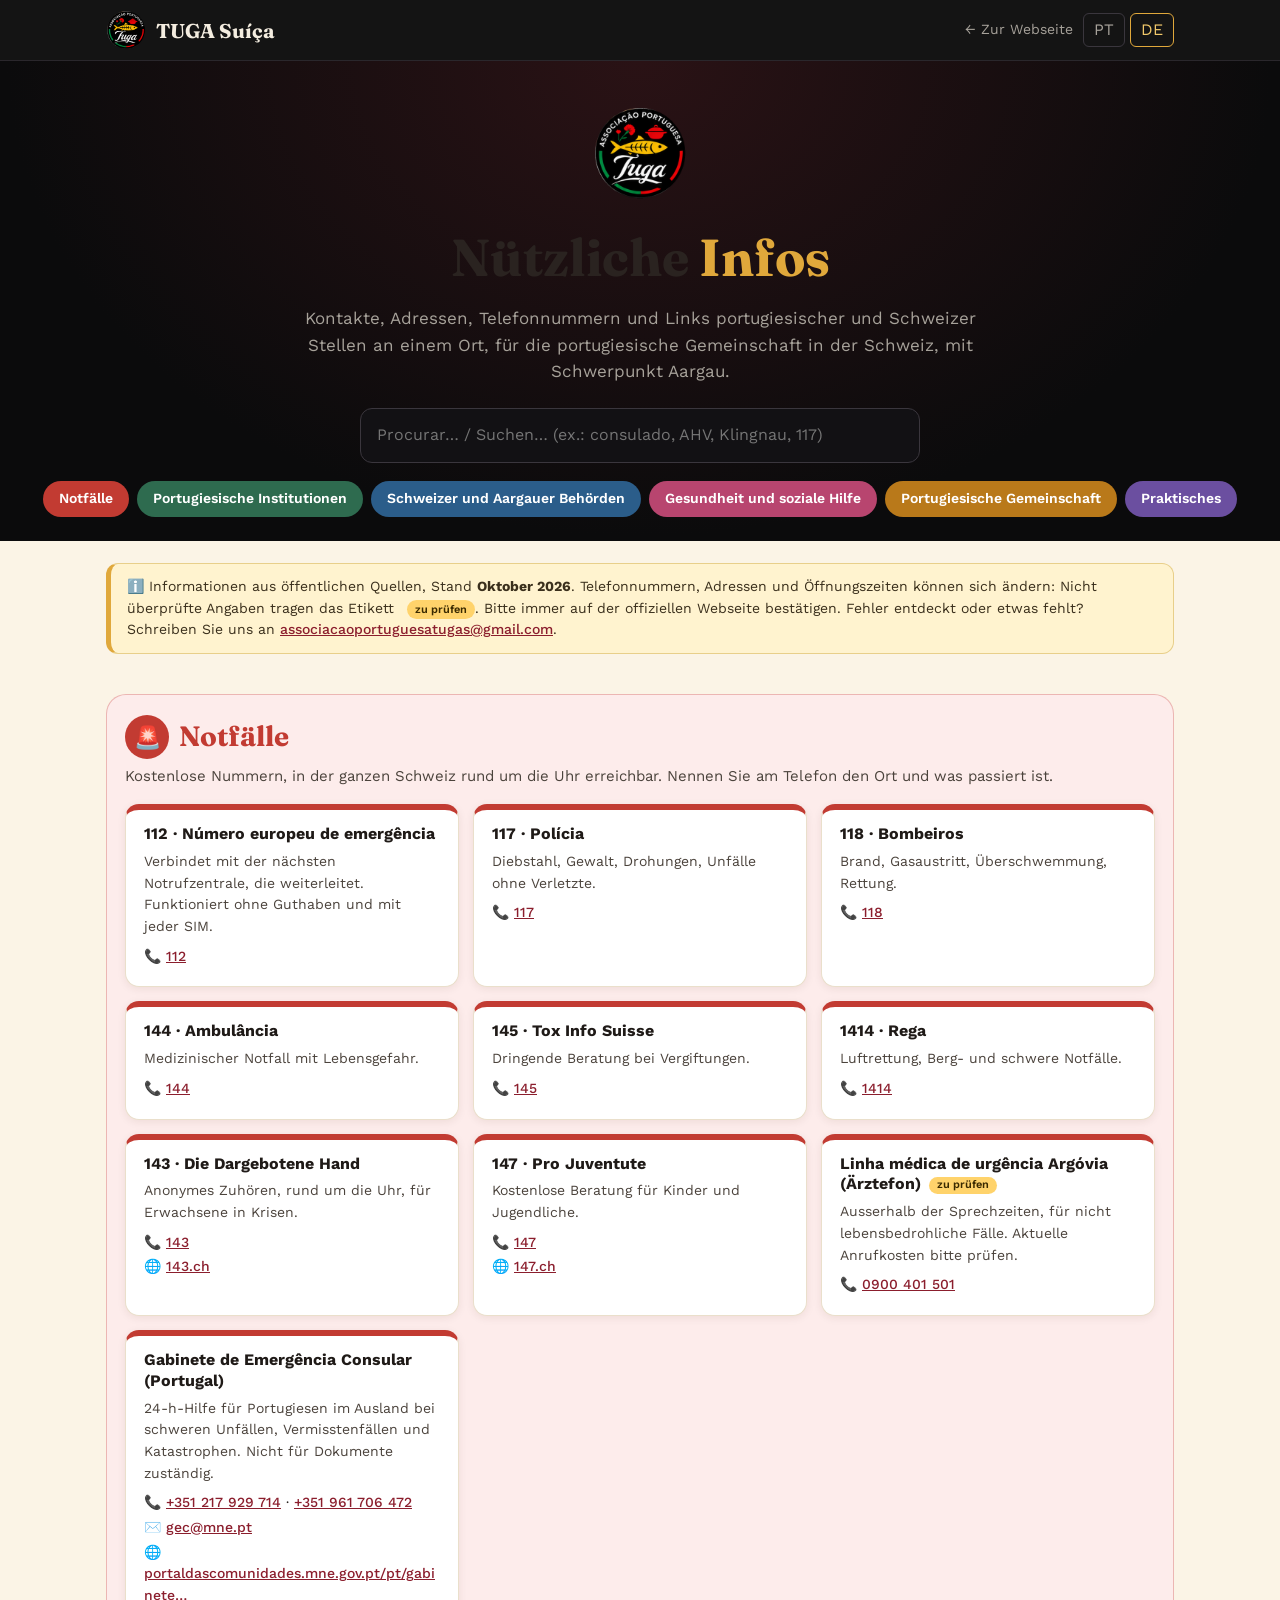
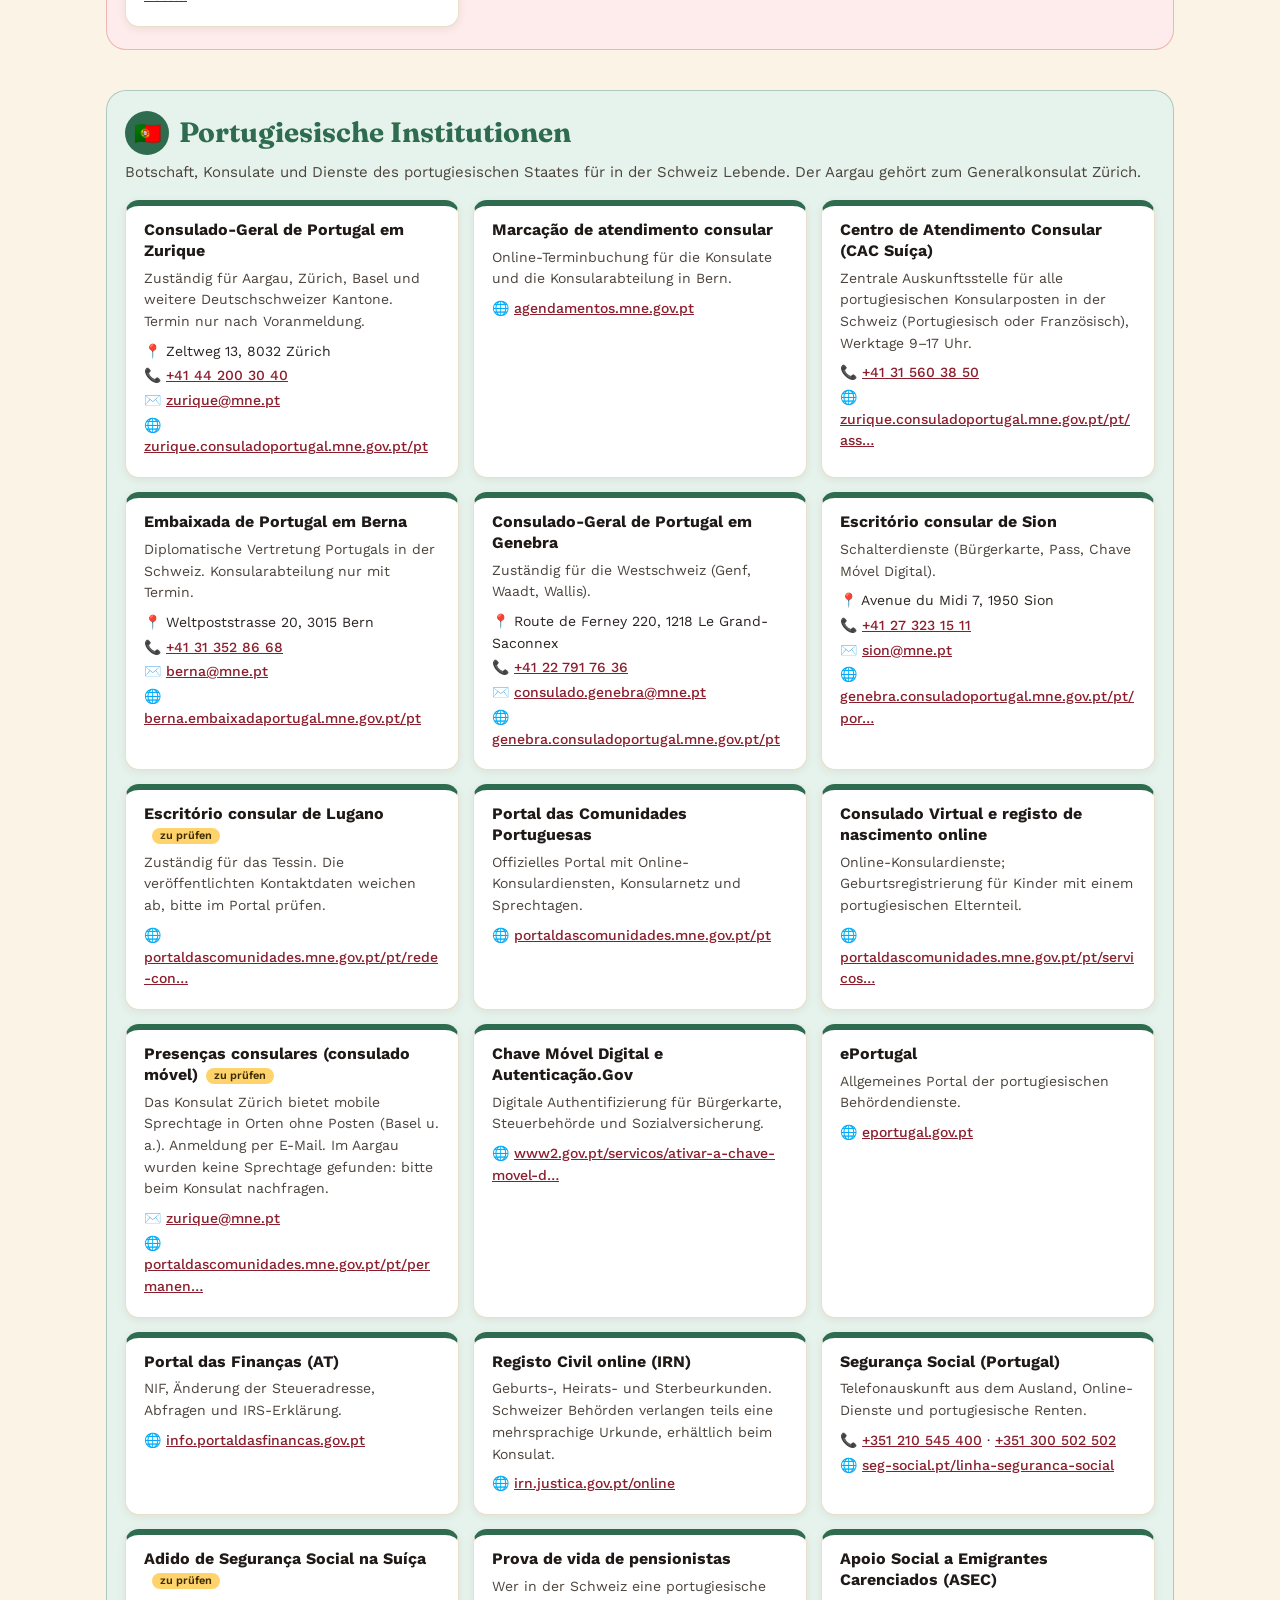
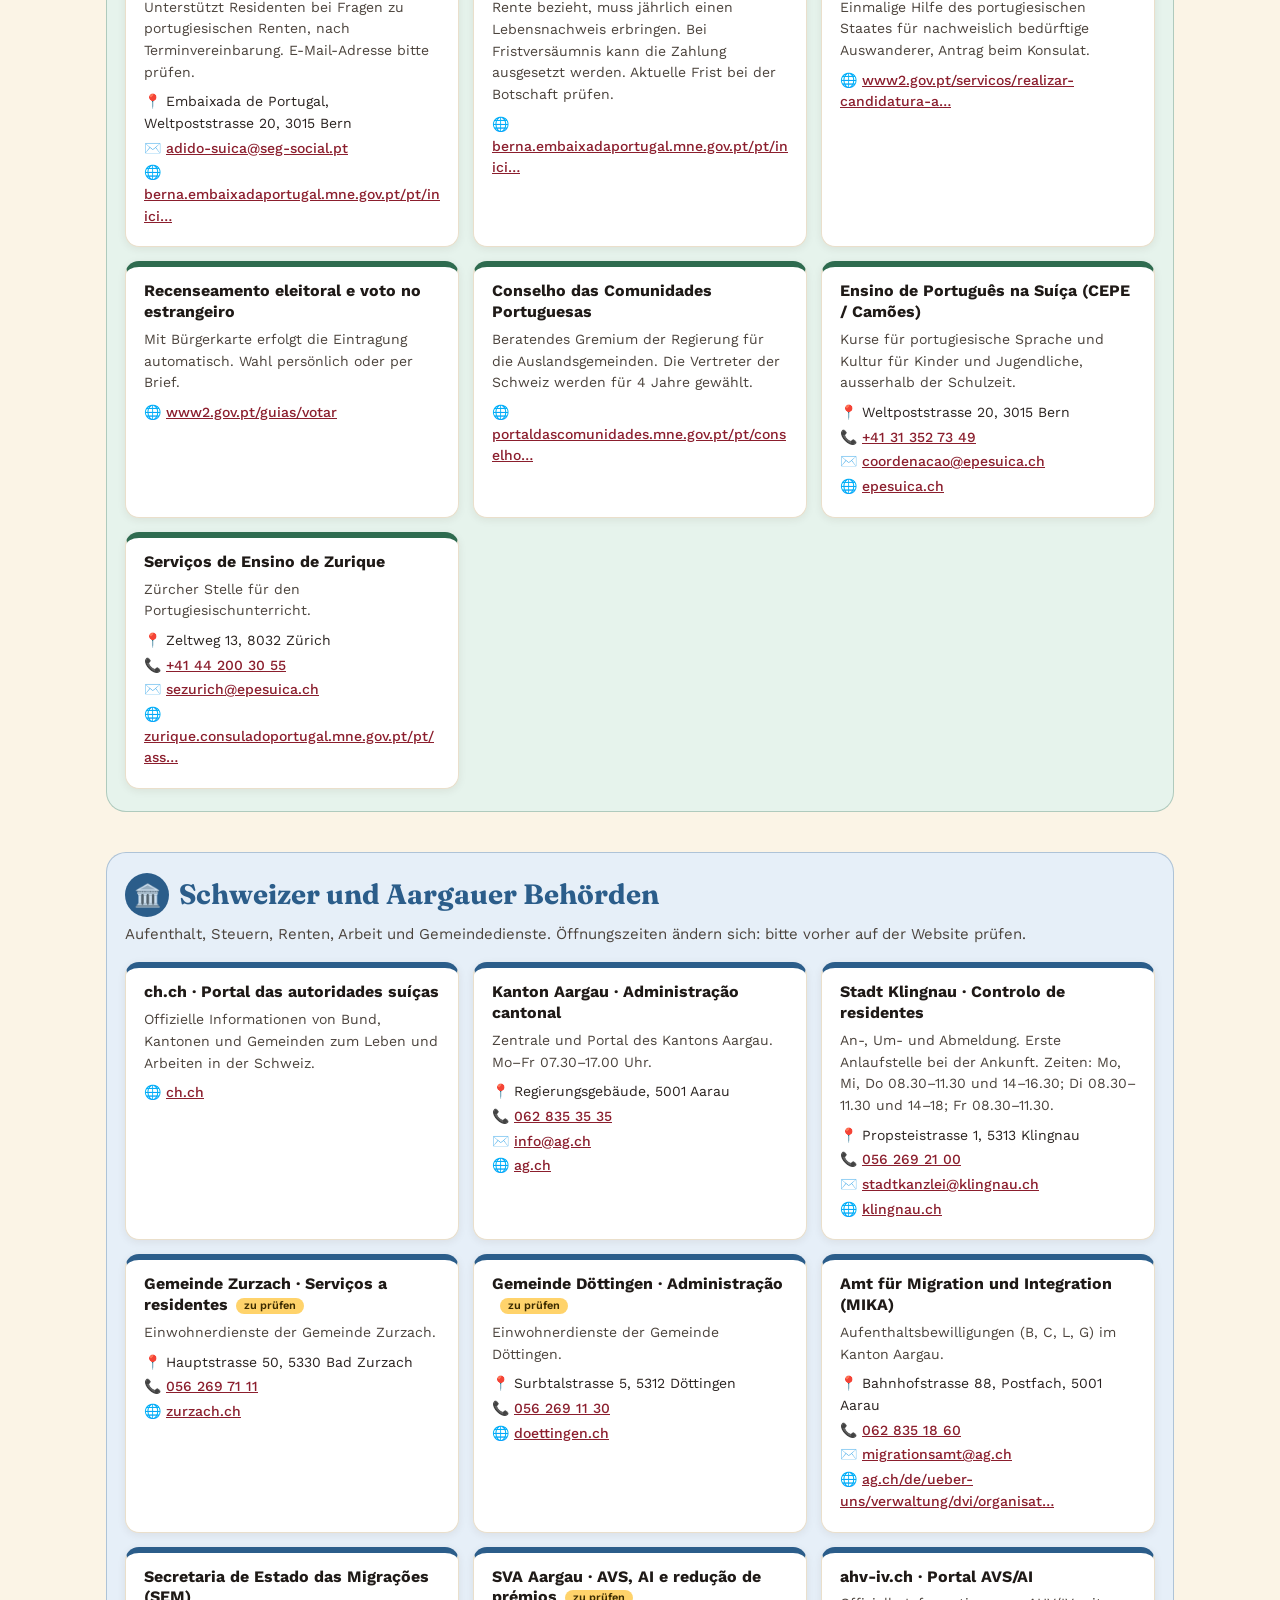
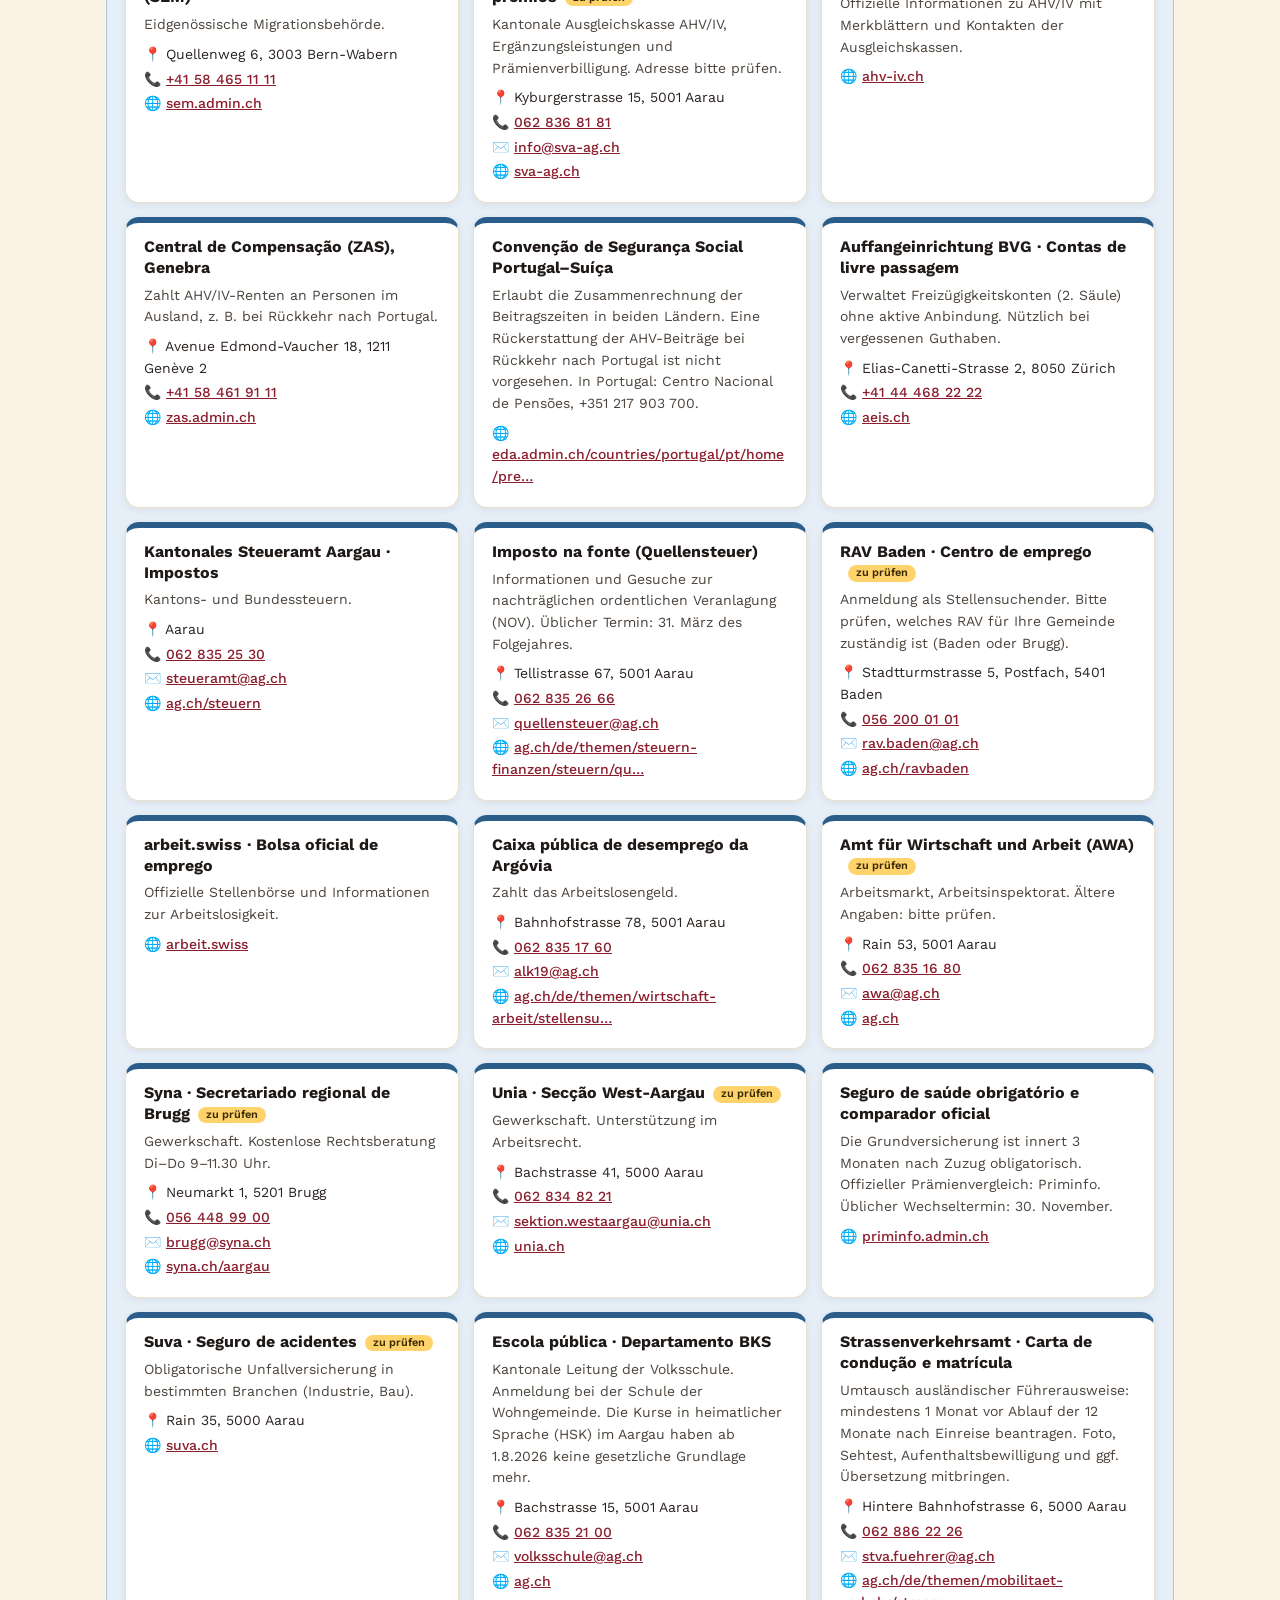
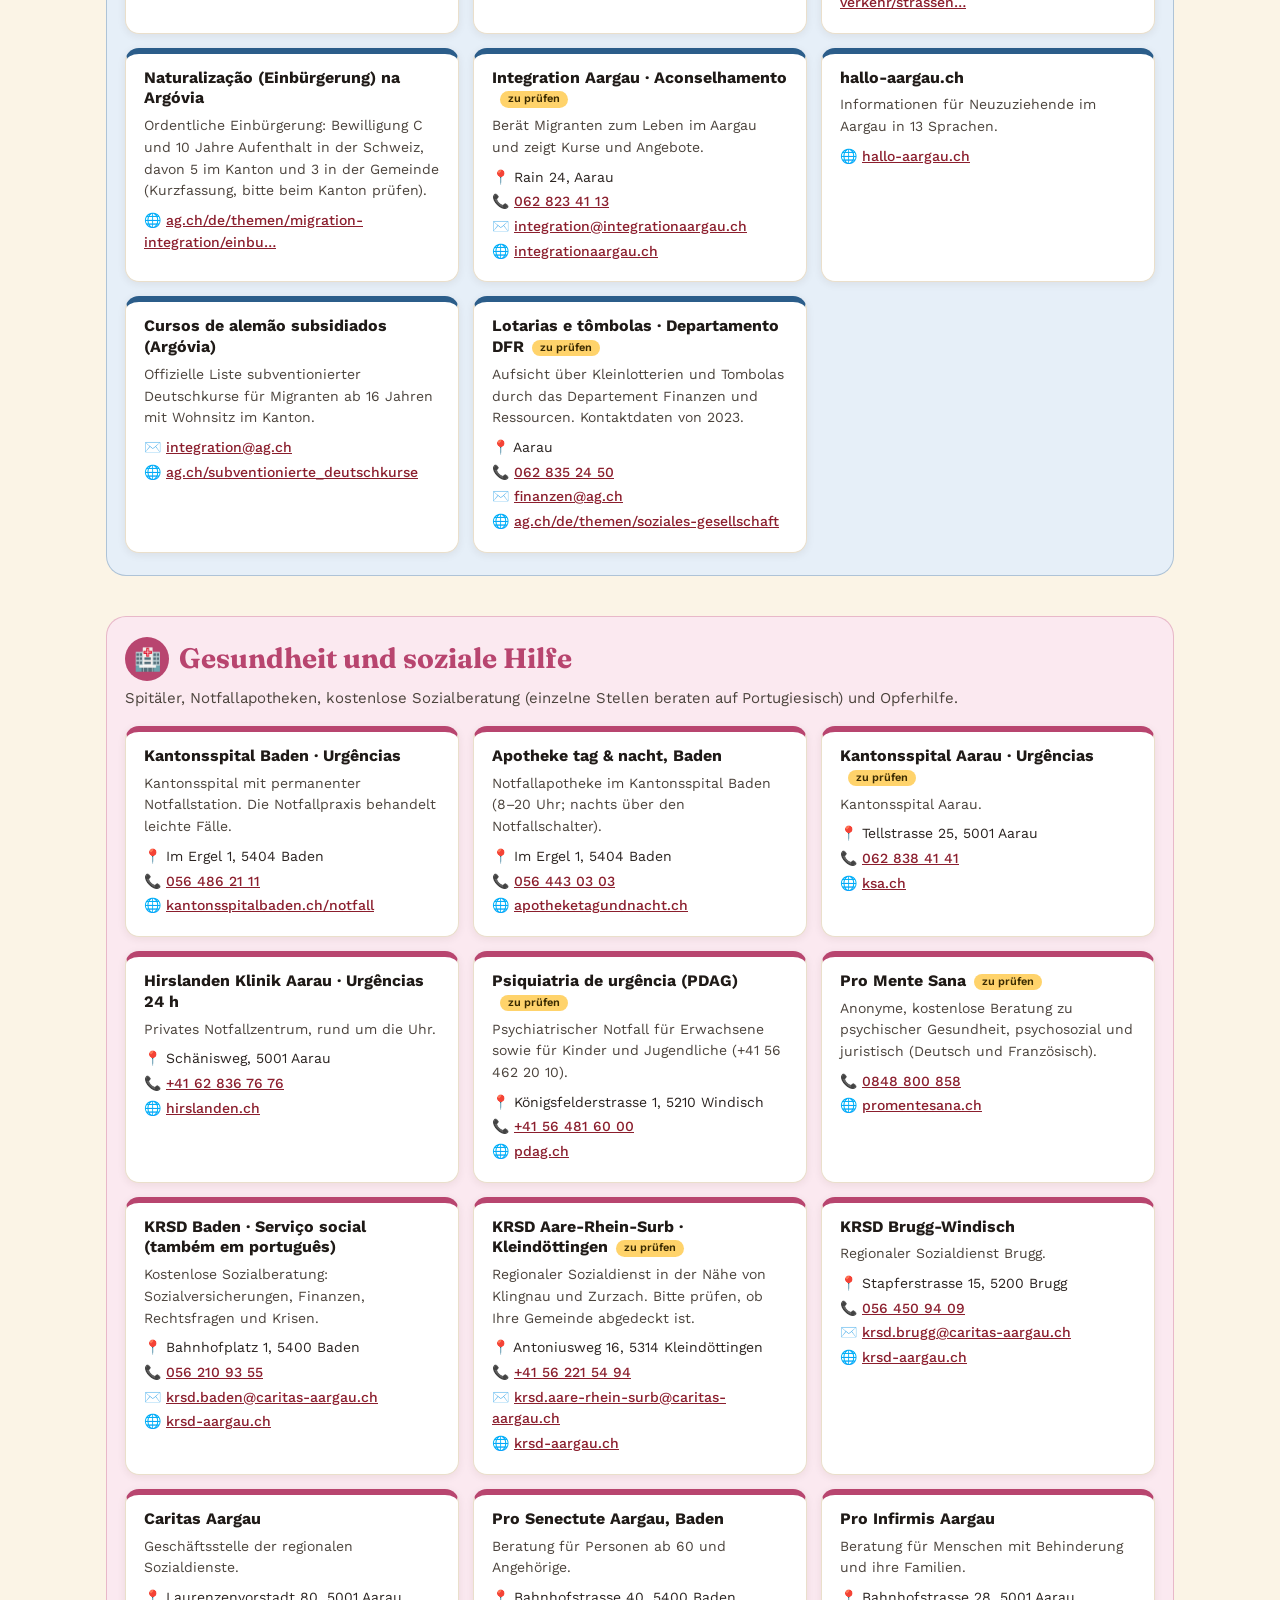
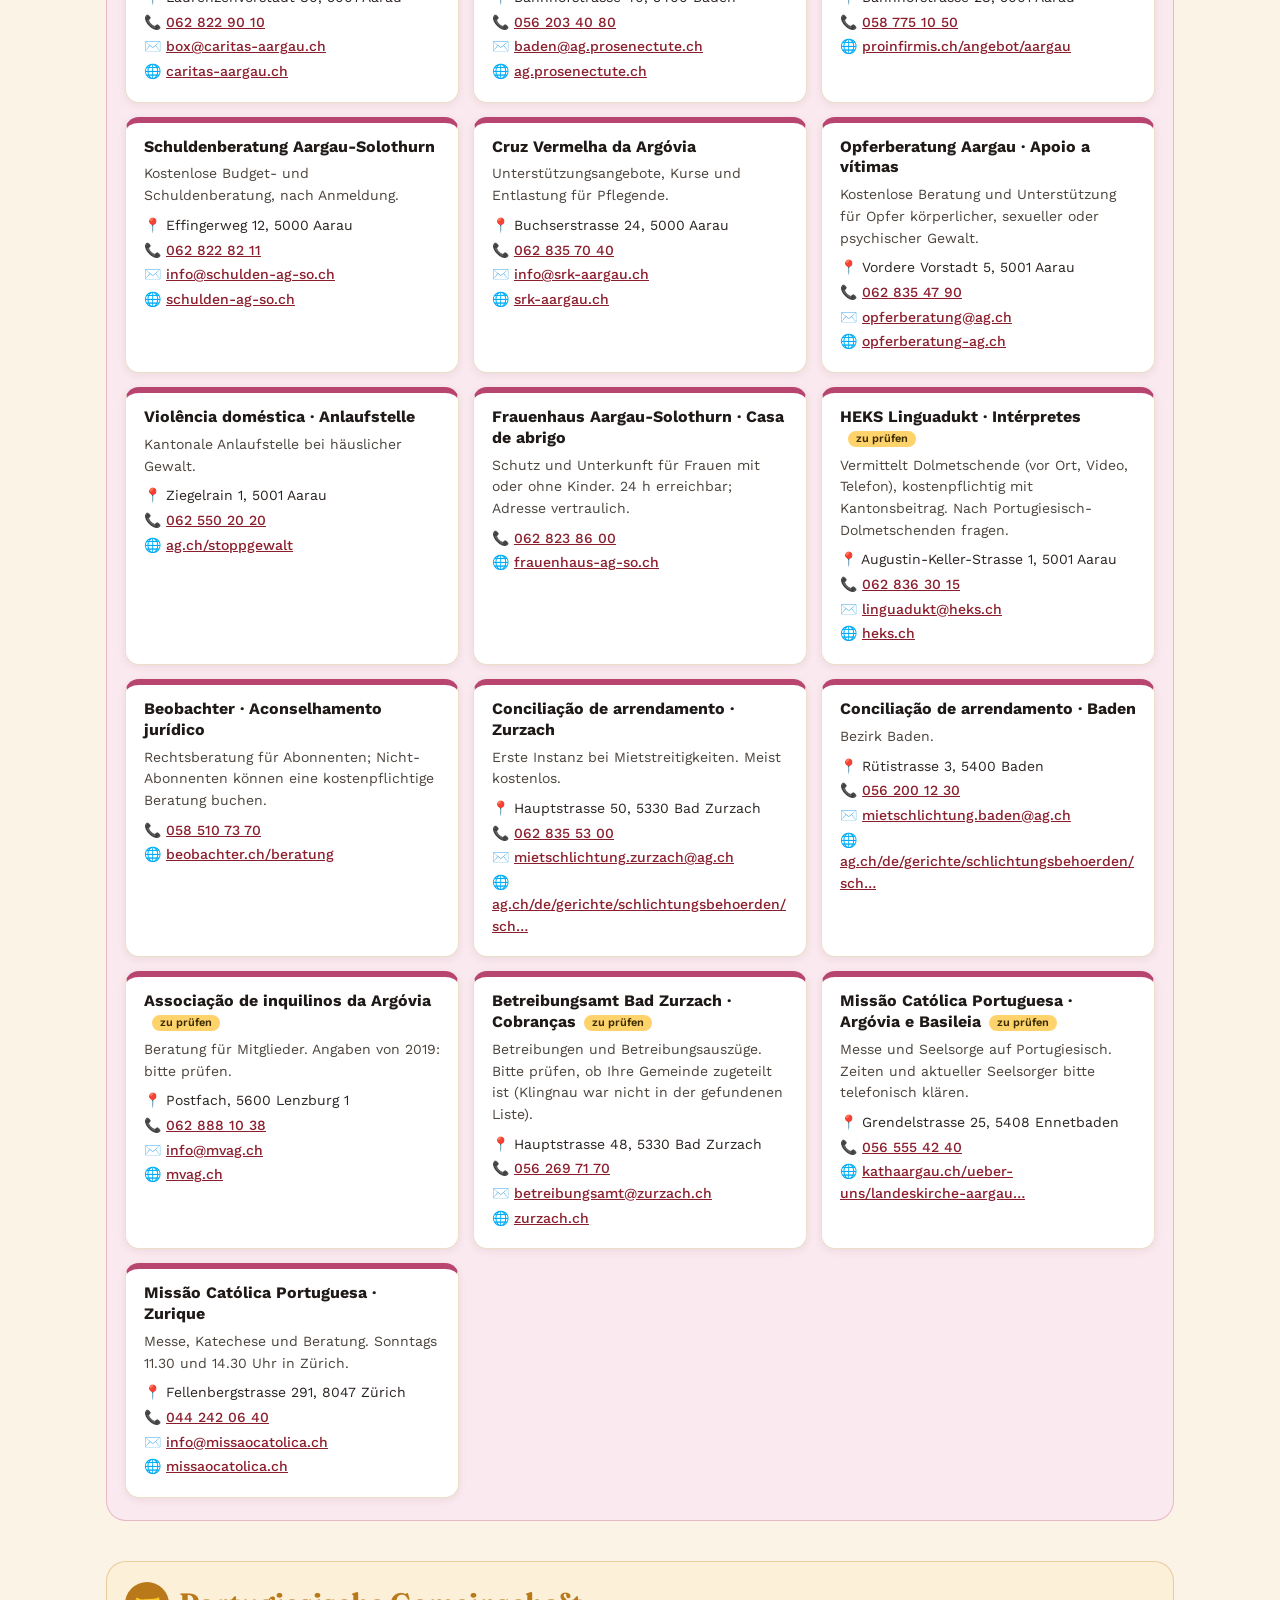
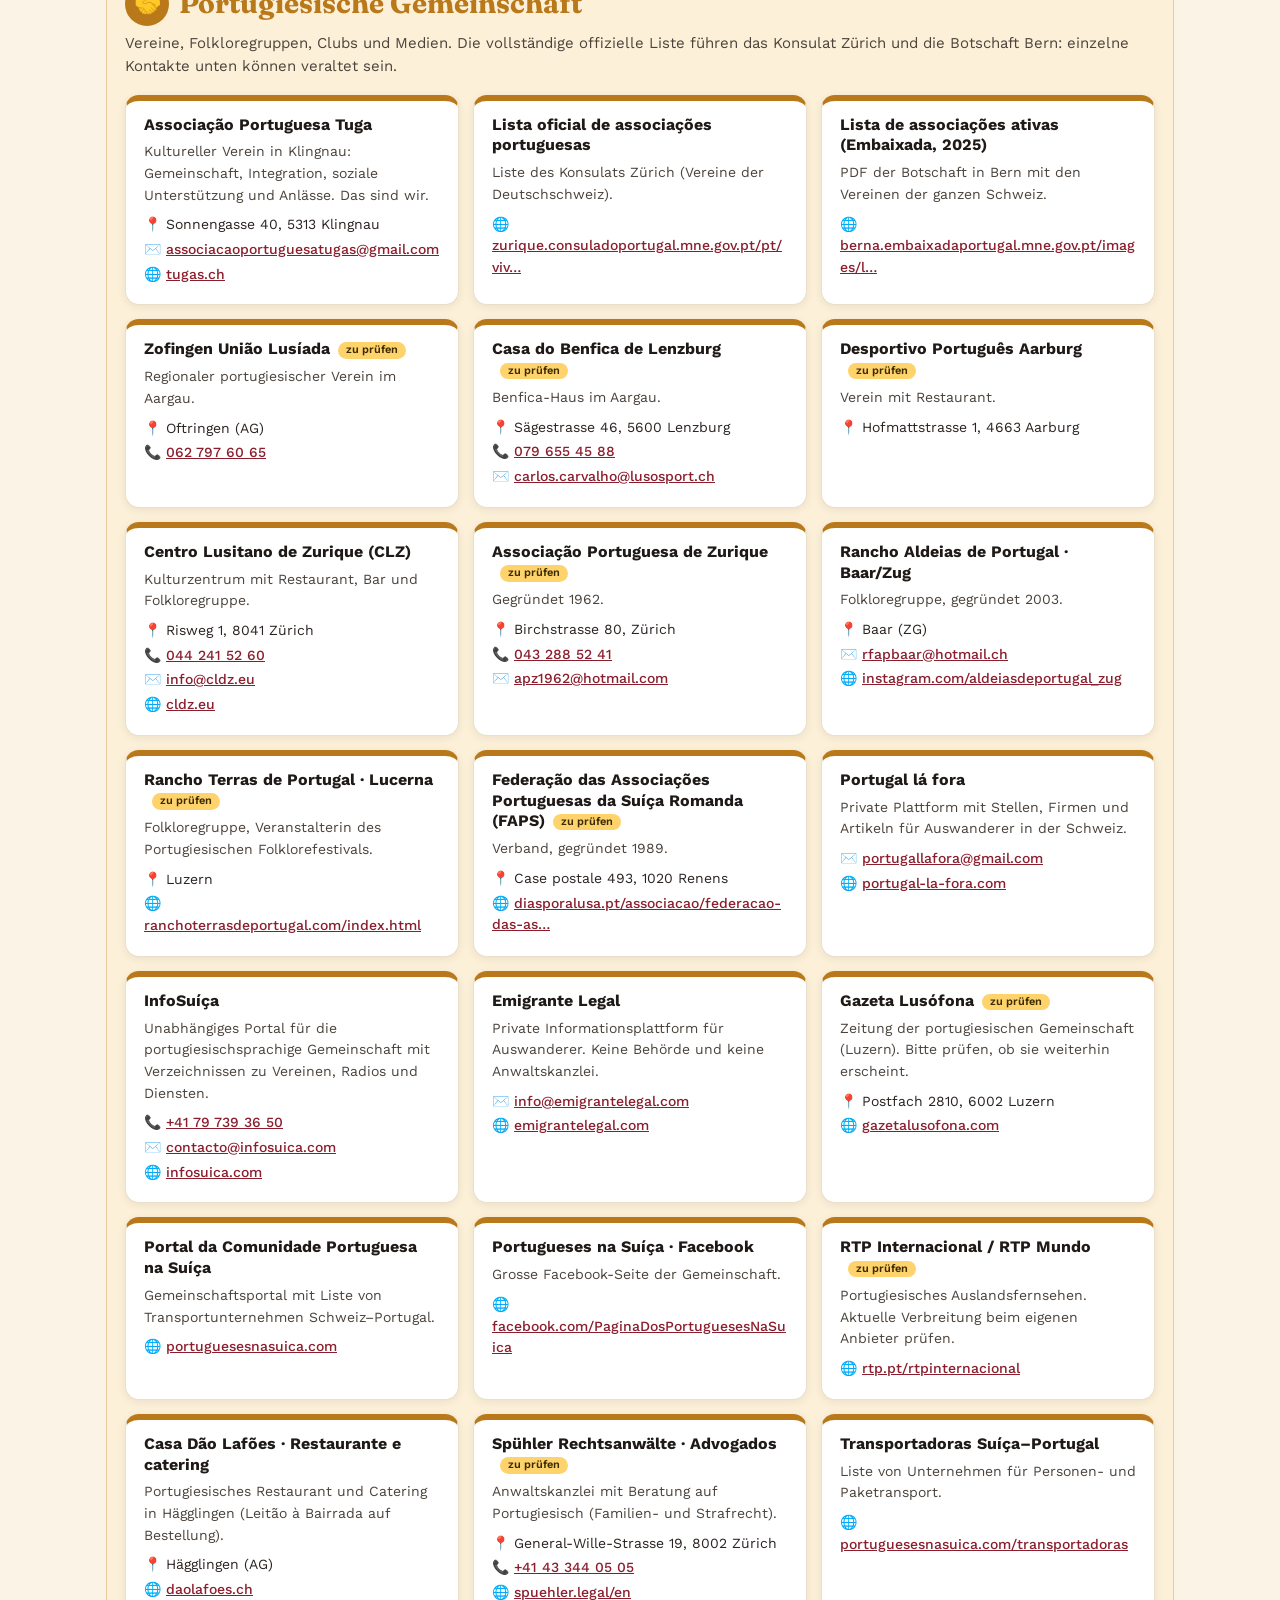
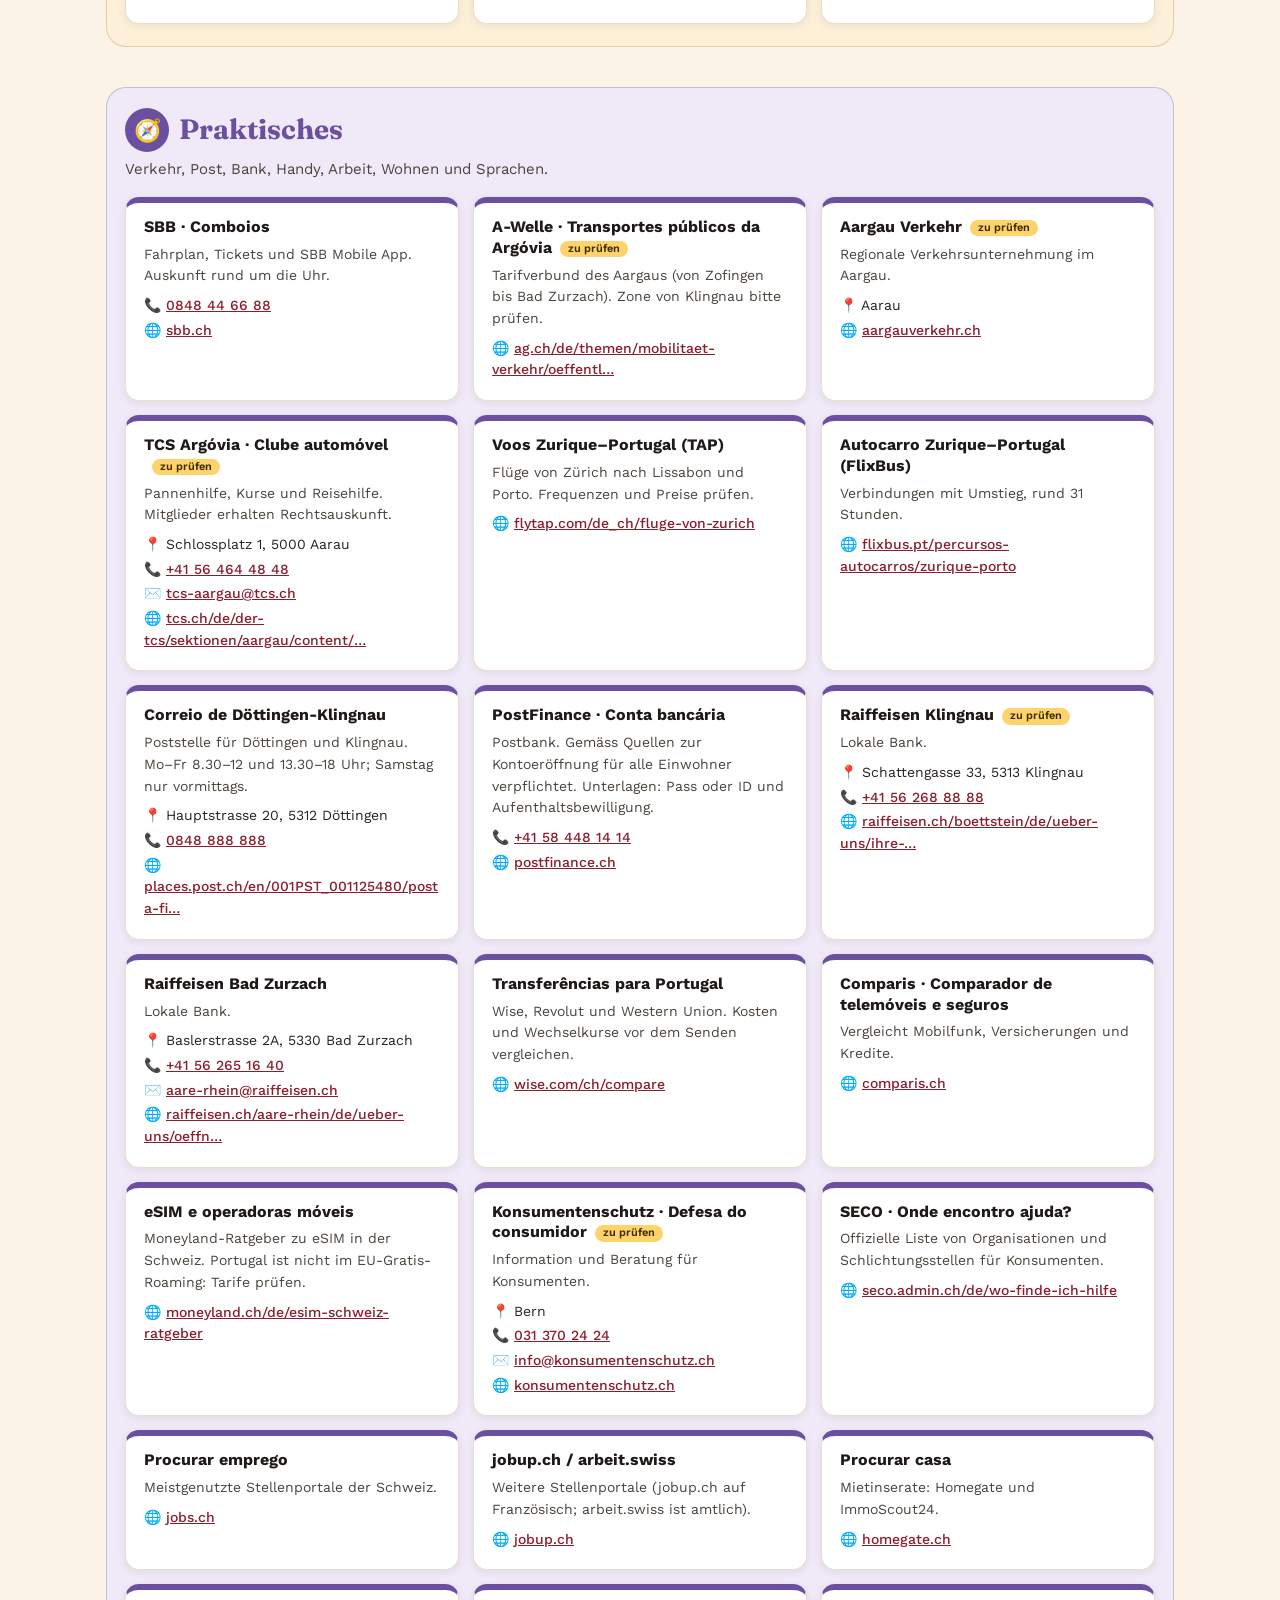
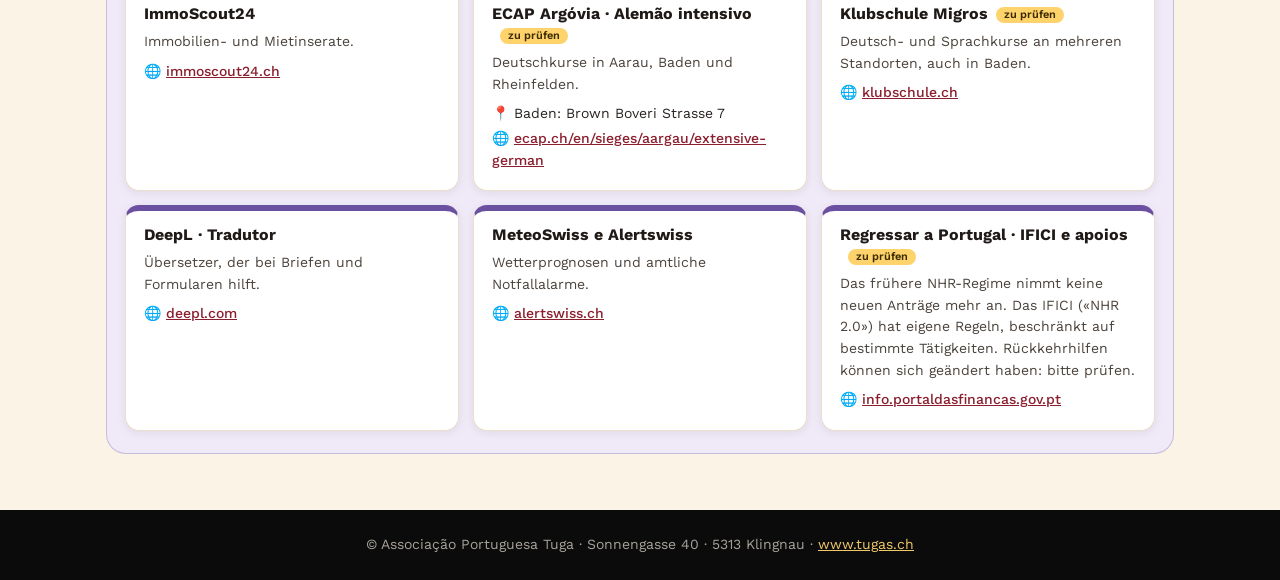
==== commit ed2fbb13: "Guia Útil: design mais colorido, cada secção com a sua cor e cartões claros Co-Authored-By: Claude S" ====
--- a/guia/index.html
+++ b/guia/index.html
@@ -11,7 +11,7 @@
 :root{--bg:#0b0b0c;--panel:#151417;--line:#2a272c;--cream:#f4ede0;--gold:#e0a83b;--gold-light:#f2c96a;--green:#2e6b4f;--red:#c23b32;--muted:#a7a29a}
 *{box-sizing:border-box}
 html{scroll-behavior:smooth}
-body{margin:0;background:var(--bg);color:var(--cream);font-family:'Work Sans',sans-serif;line-height:1.55}
+body{margin:0;background:#fbf4e6;color:#2a2320;font-family:'Work Sans',sans-serif;line-height:1.55}
 a{color:var(--gold-light);word-break:break-word}
 nav.top{position:sticky;top:0;background:rgba(11,11,12,.96);border-bottom:1px solid var(--line);z-index:10}
 .nav-inner{max-width:1100px;margin:0 auto;padding:10px 16px;display:flex;gap:12px;align-items:center;justify-content:space-between}
@@ -27,28 +27,32 @@
 h1 em{color:var(--gold);font-style:normal}
 .lede{max-width:680px;margin:0 auto;color:var(--muted);font-size:17px}
 main{max-width:1100px;margin:0 auto;padding:0 16px 56px}
+main a{color:#8b1e2d;font-weight:500}
 .search{margin:24px auto 0;max-width:560px;position:relative}
 .search input{width:100%;padding:14px 16px;border-radius:12px;border:1px solid #3a363d;background:#121114;color:var(--cream);font:inherit;font-size:16px}
 .search input:focus{outline:2px solid var(--gold);border-color:var(--gold)}
 .chips{display:flex;flex-wrap:wrap;gap:8px;justify-content:center;margin:18px 0 0}
-.chips a{border:1px solid #3a363d;border-radius:999px;padding:6px 14px;color:var(--cream);text-decoration:none;font-size:14px;background:#121114}
-.chips a:hover{border-color:var(--gold)}
-.note{margin-top:22px;background:#1d1a12;border:1px solid #5a4620;border-left:4px solid var(--gold);border-radius:10px;padding:12px 16px;font-size:14px}
-.sec{margin-top:40px;scroll-margin-top:76px}
-h2{font-family:'Fraunces',serif;font-size:28px;margin:0 0 6px;color:var(--gold-light)}
-.intro{margin:0 0 16px;color:var(--muted);font-size:15px}
+.chips a{border-radius:999px;padding:7px 16px;color:#fff;text-decoration:none;font-size:14px;font-weight:600;background:var(--c,#444)}
+.chips a:hover{filter:brightness(1.12)}
+.chips a[href='#emergencia']{--c:#c23b32}.chips a[href='#portugal']{--c:#2e6b4f}.chips a[href='#autoridades']{--c:#2b5d8a}.chips a[href='#saude']{--c:#b8456f}.chips a[href='#comunidade']{--c:#b9791a}.chips a[href='#pratica']{--c:#6b4fa0}
+.note{margin-top:22px;background:#fff3cf;border:1px solid #e8cf8a;border-left:5px solid var(--gold);border-radius:12px;padding:12px 16px;font-size:14px;color:#3a2f1c}
+#emergencia{--c:#c23b32;--t:#fdeceb}#portugal{--c:#2e6b4f;--t:#e6f3ec}#autoridades{--c:#2b5d8a;--t:#e6eff8}#saude{--c:#b8456f;--t:#fbe9f0}#comunidade{--c:#b9791a;--t:#fcf0d8}#pratica{--c:#6b4fa0;--t:#efe9f8}
+.sec{margin-top:40px;scroll-margin-top:76px;background:var(--t);border:1px solid color-mix(in srgb,var(--c) 30%,transparent);border-radius:20px;padding:20px 18px 22px}
+h2{font-family:'Fraunces',serif;font-size:28px;margin:0 0 6px;color:var(--c);display:flex;align-items:center;gap:10px}
+h2 .ic{display:inline-flex;align-items:center;justify-content:center;width:44px;height:44px;border-radius:50%;background:var(--c);font-size:22px;flex:none}
+.intro{margin:0 0 16px;color:#4b433c;font-size:15px}
 .grid{display:grid;grid-template-columns:repeat(auto-fill,minmax(290px,1fr));gap:14px}
-.entry{background:var(--panel);border:1px solid var(--line);border-radius:14px;padding:16px 18px}
-.entry h3{margin:0 0 6px;font-size:16px;line-height:1.3;color:var(--cream)}
-.entry p{margin:0 0 8px;font-size:14px;color:#cfc9bf}
+.entry{background:#fff;border:1px solid #eadfcb;border-top:6px solid var(--c);border-radius:14px;padding:14px 18px 16px;box-shadow:0 2px 8px rgba(60,40,10,.08)}
+.entry h3{margin:0 0 6px;font-size:16px;line-height:1.3;color:#1f1a17}
+.entry p{margin:0 0 8px;font-size:14px;color:#4b433c}
 .entry ul{list-style:none;margin:0;padding:0;font-size:14px}
 .entry li{margin:3px 0}
-.chk{display:inline-block;margin-left:8px;font-size:11px;font-weight:600;color:#1B1410;background:var(--gold);border-radius:999px;padding:1px 8px;vertical-align:middle;white-space:nowrap}
+.chk{display:inline-block;margin-left:8px;font-size:11px;font-weight:600;color:#3a2a00;background:#ffd36b;border-radius:999px;padding:1px 8px;vertical-align:middle;white-space:nowrap}
 .hide{display:none!important}
-#none{display:none;text-align:center;color:var(--muted);margin-top:30px}
-footer{border-top:1px solid var(--line);padding:24px 16px;text-align:center;color:var(--muted);font-size:14px}
+#none{display:none;text-align:center;color:#6b6258;margin-top:30px}
+footer{background:var(--bg);padding:24px 16px;text-align:center;color:var(--muted);font-size:14px}
 [data-lang="de"] .pt{display:none}[data-lang="pt"] .de{display:none}
-@media (max-width:600px){h2{font-size:24px}.grid{grid-template-columns:1fr}.home{display:none}}
+@media (max-width:600px){h2{font-size:22px}.sec{padding:16px 12px 18px}.grid{grid-template-columns:1fr}.home{display:none}}
 </style>
 </head>
 <body data-lang="pt">
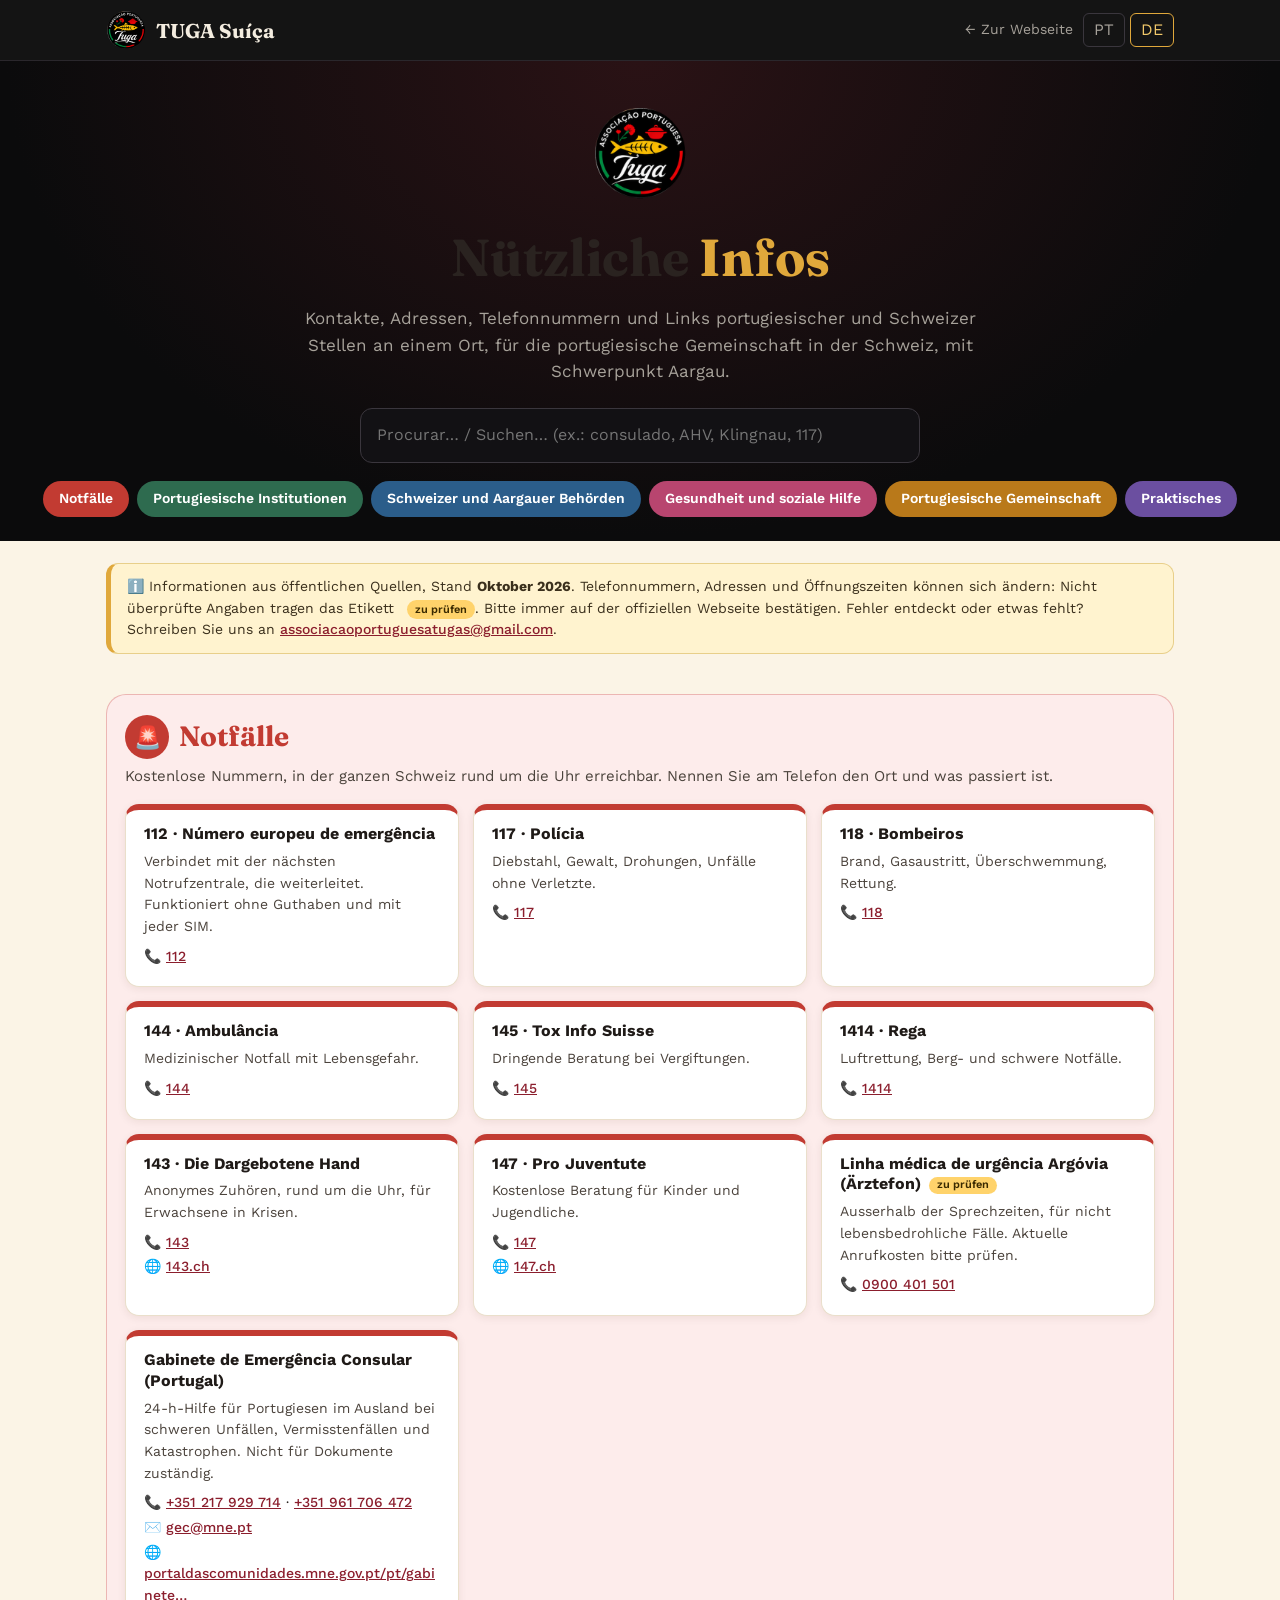
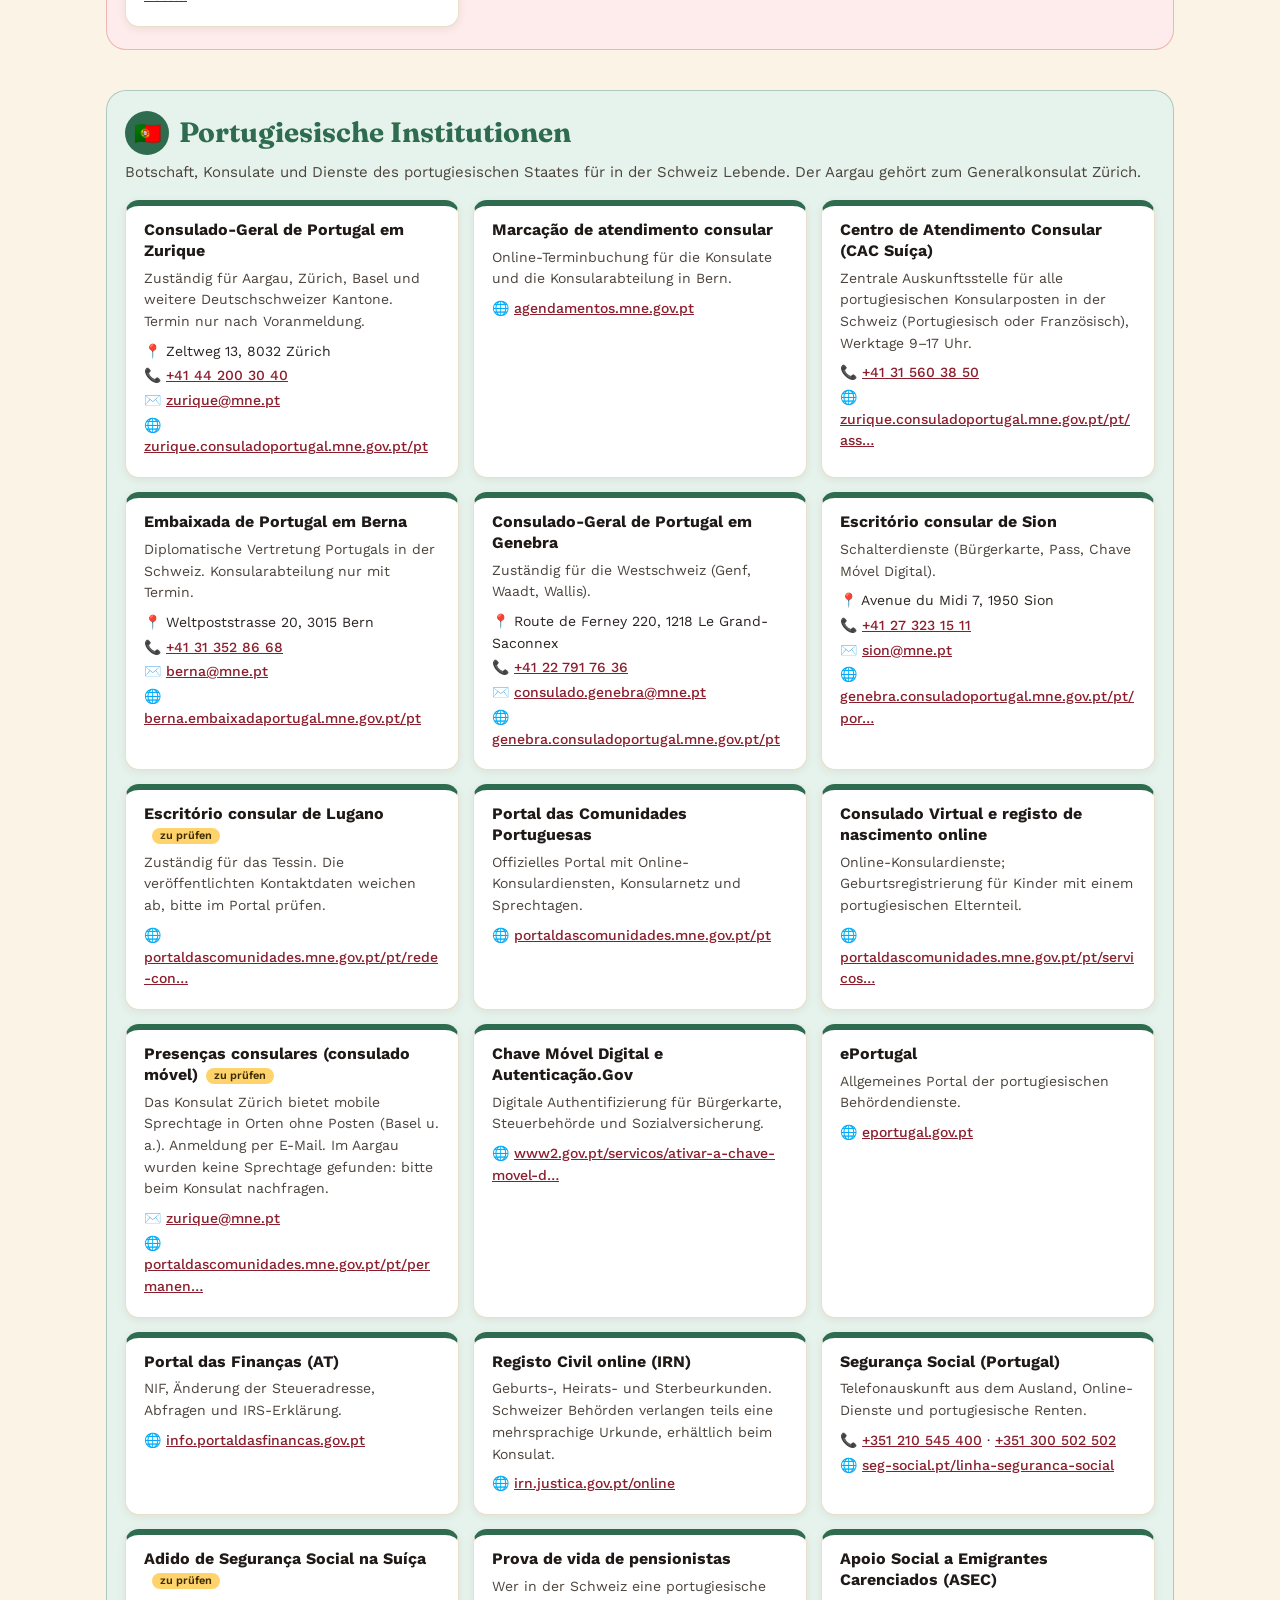
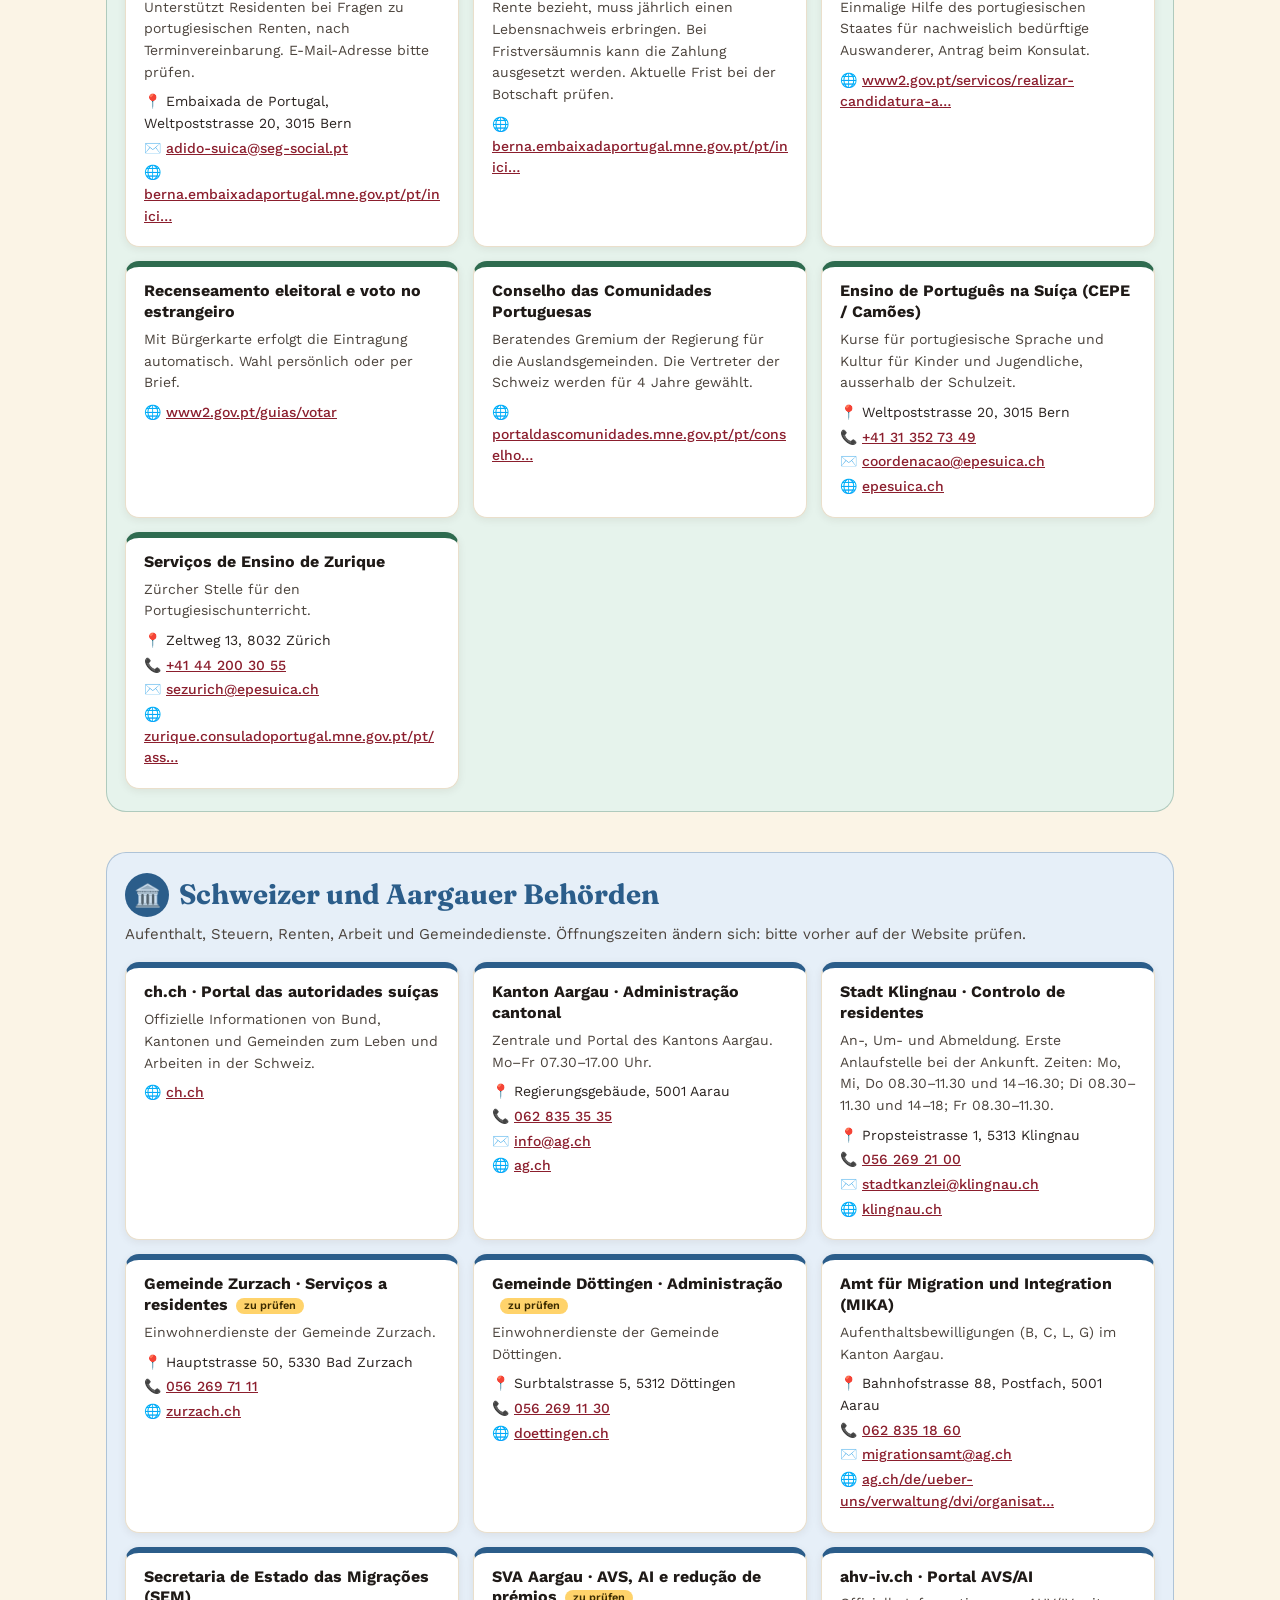
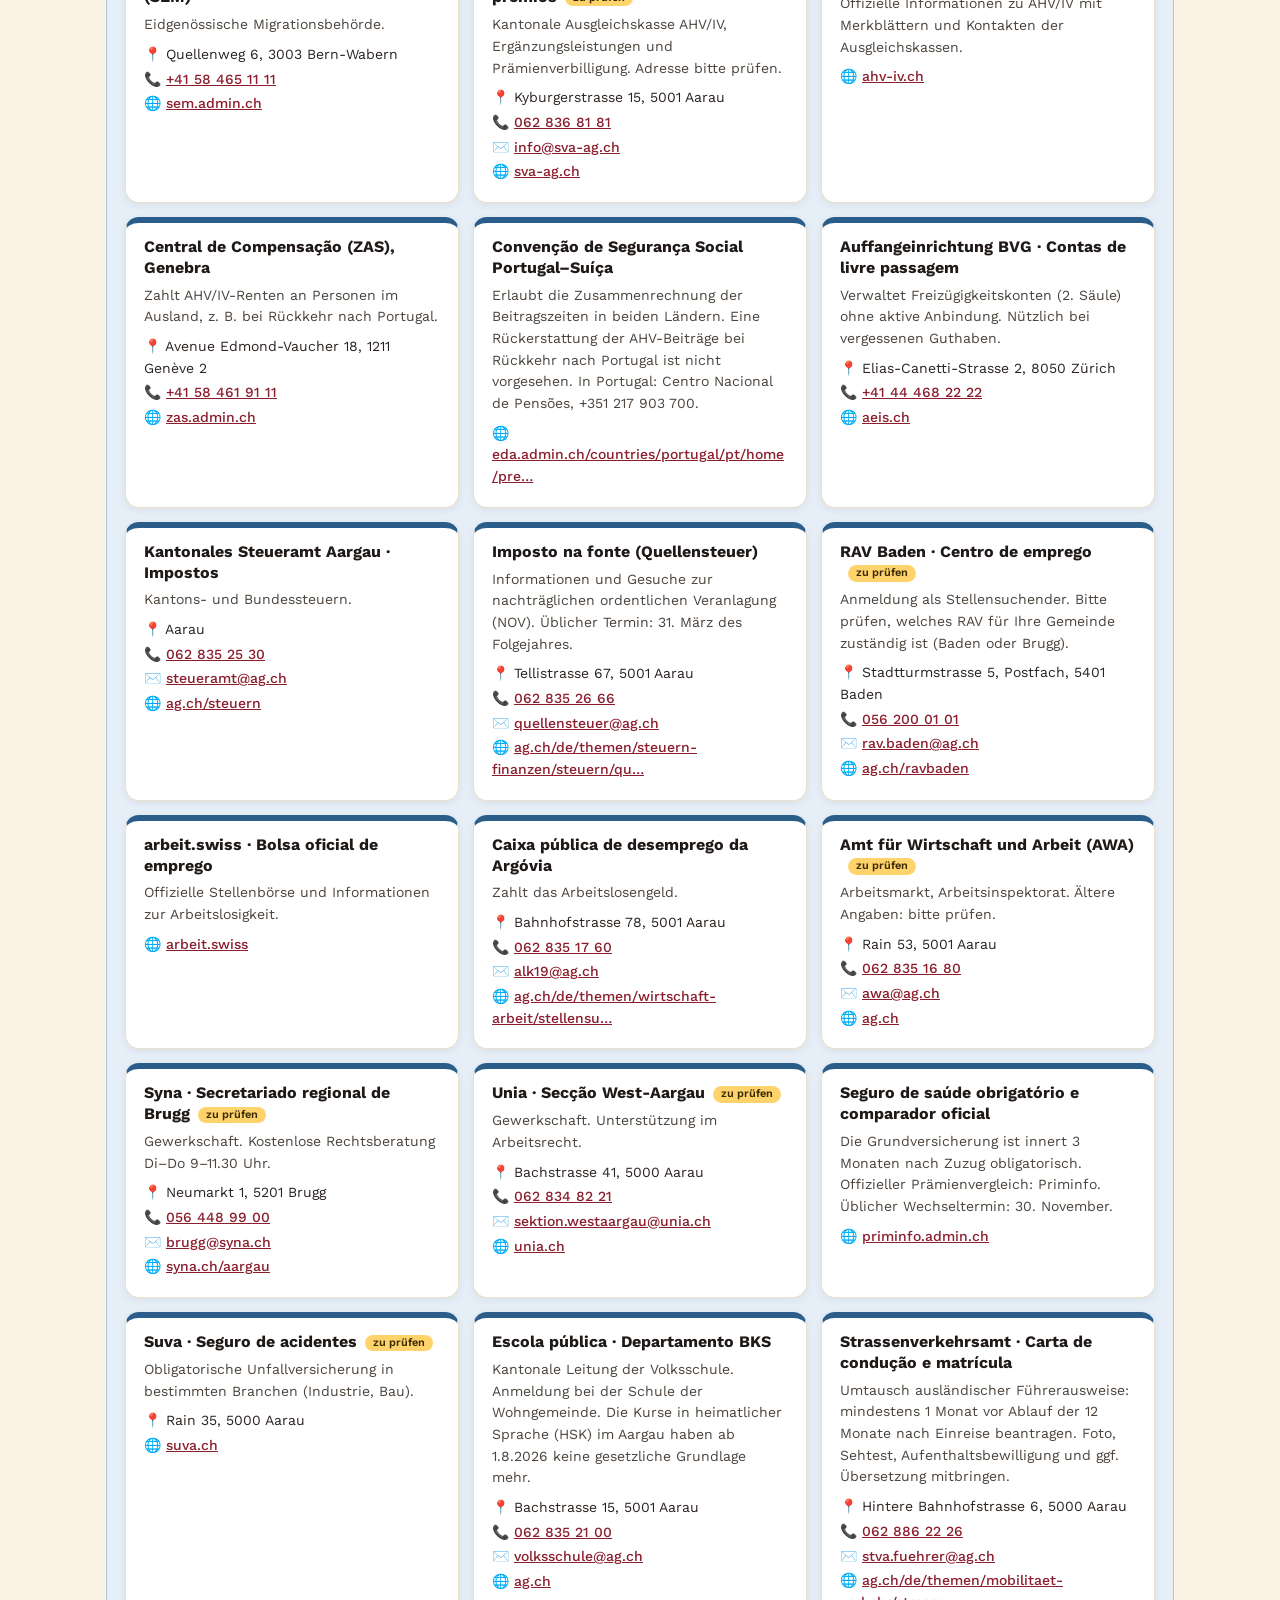
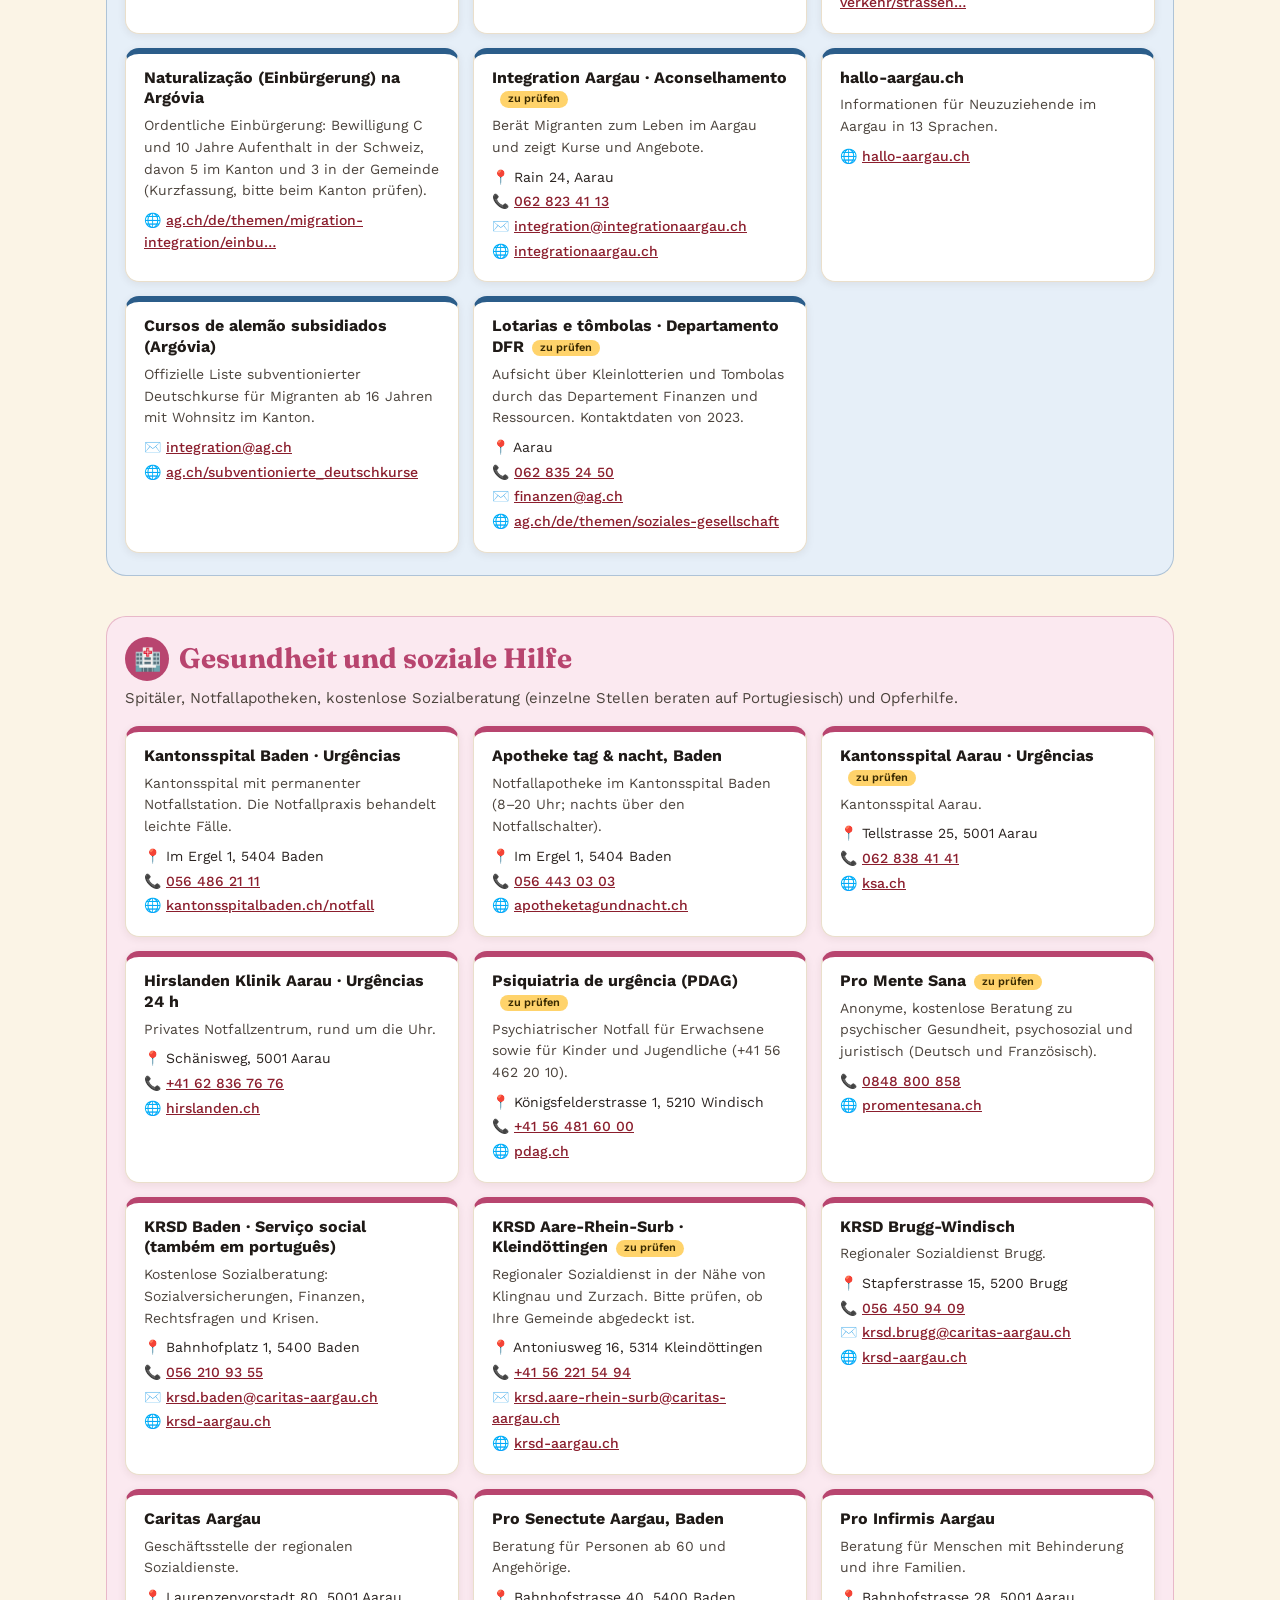
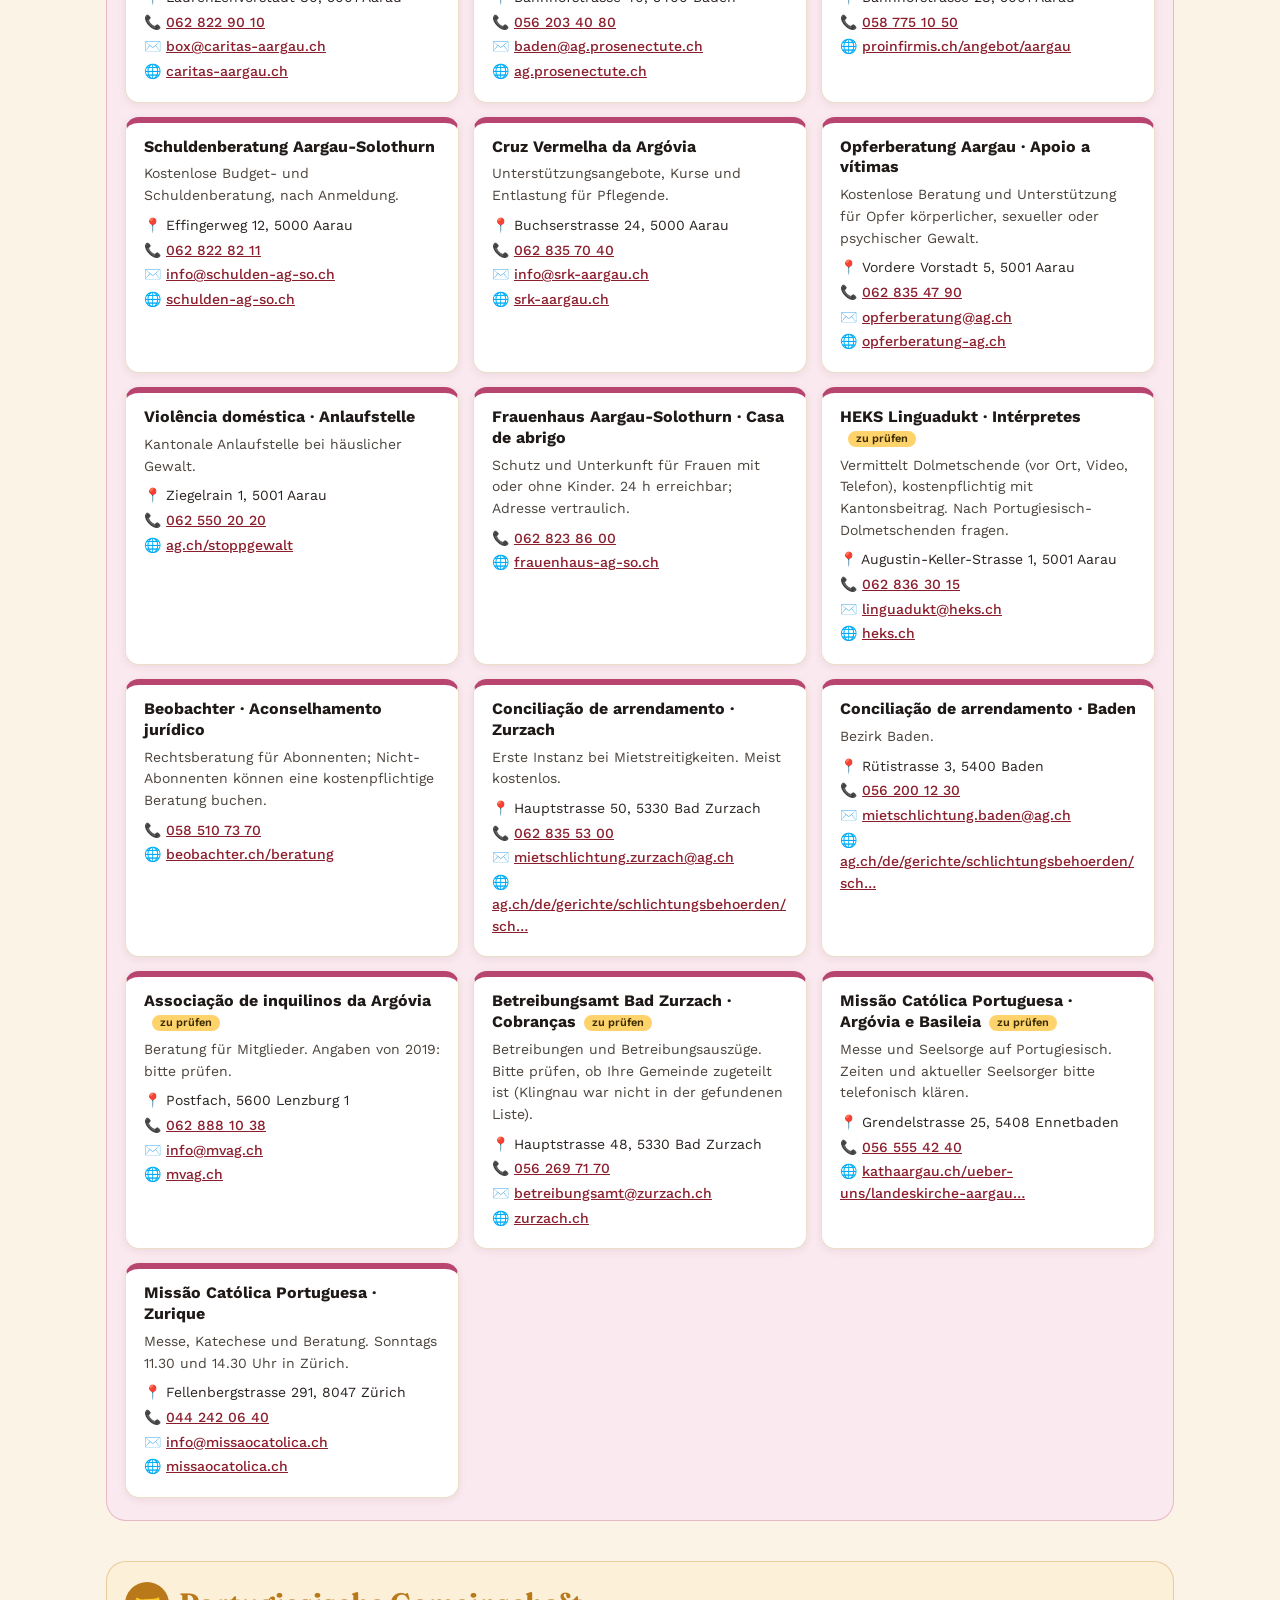
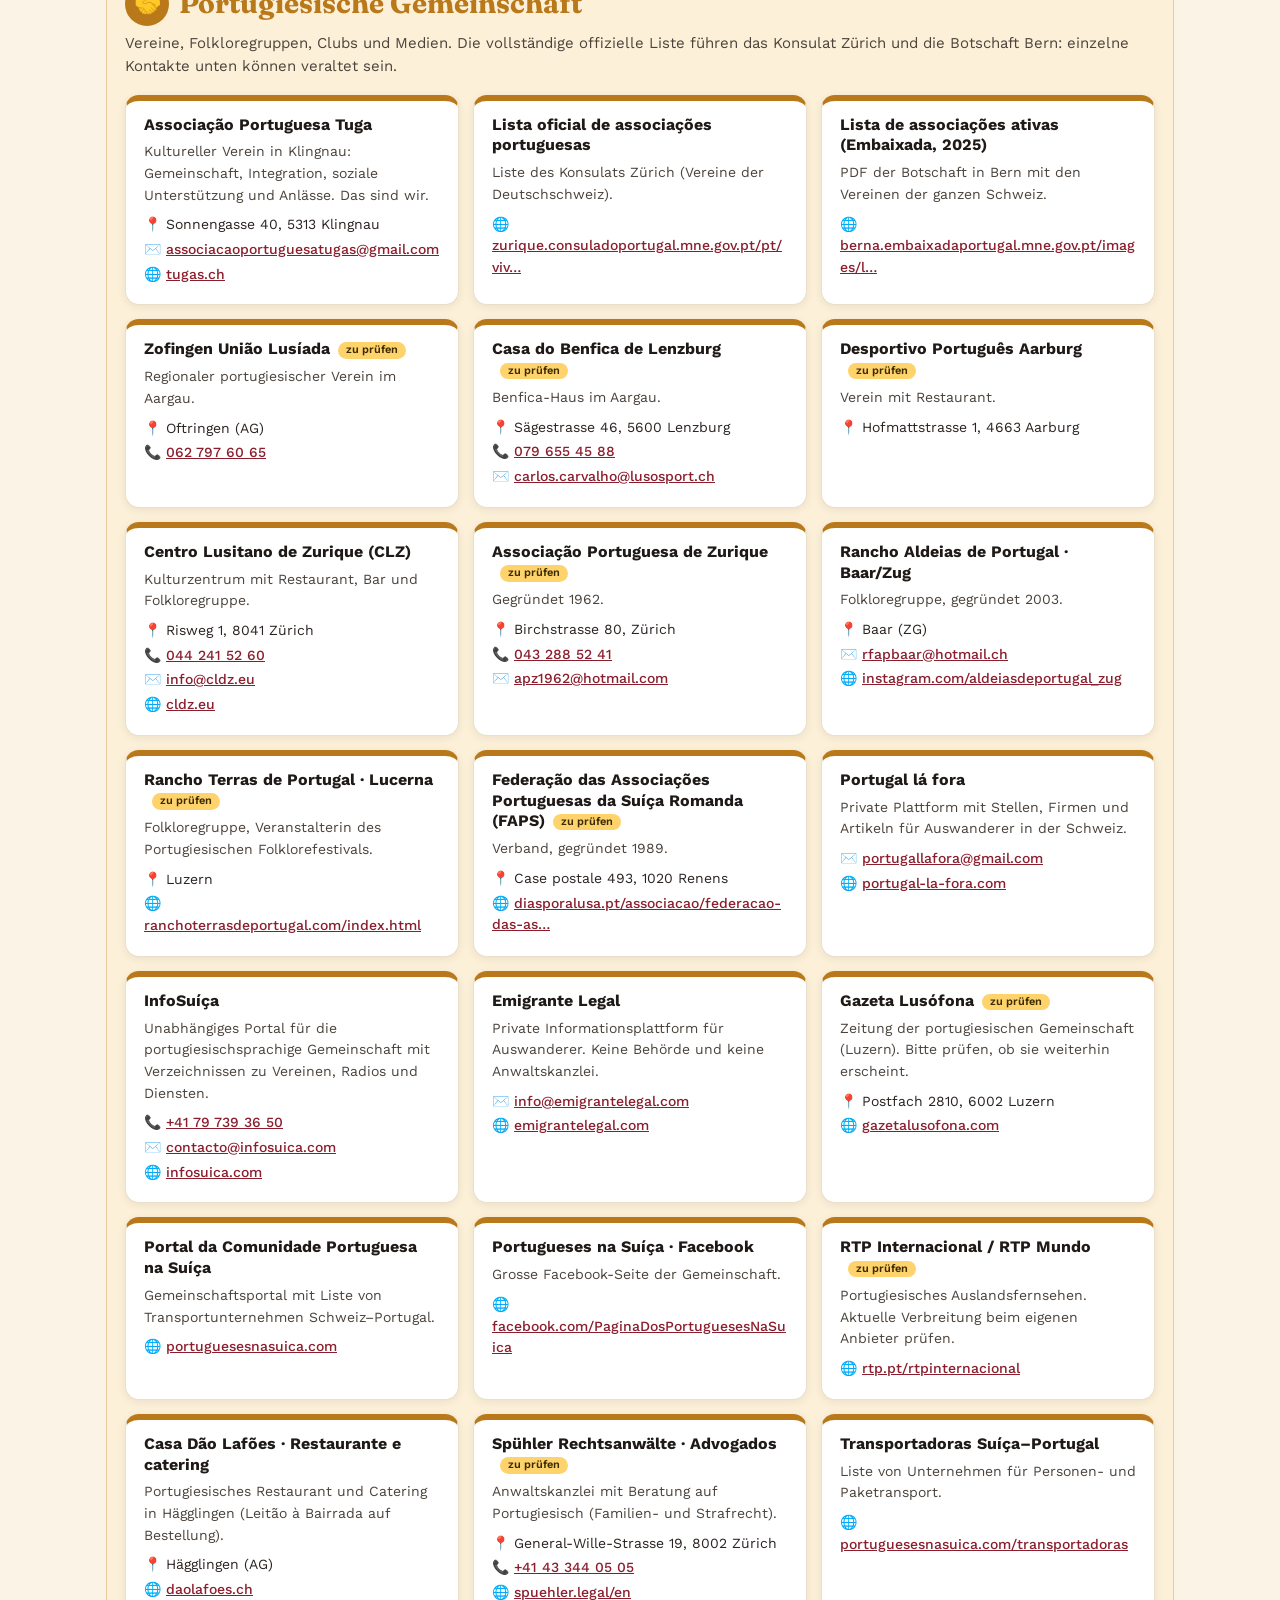
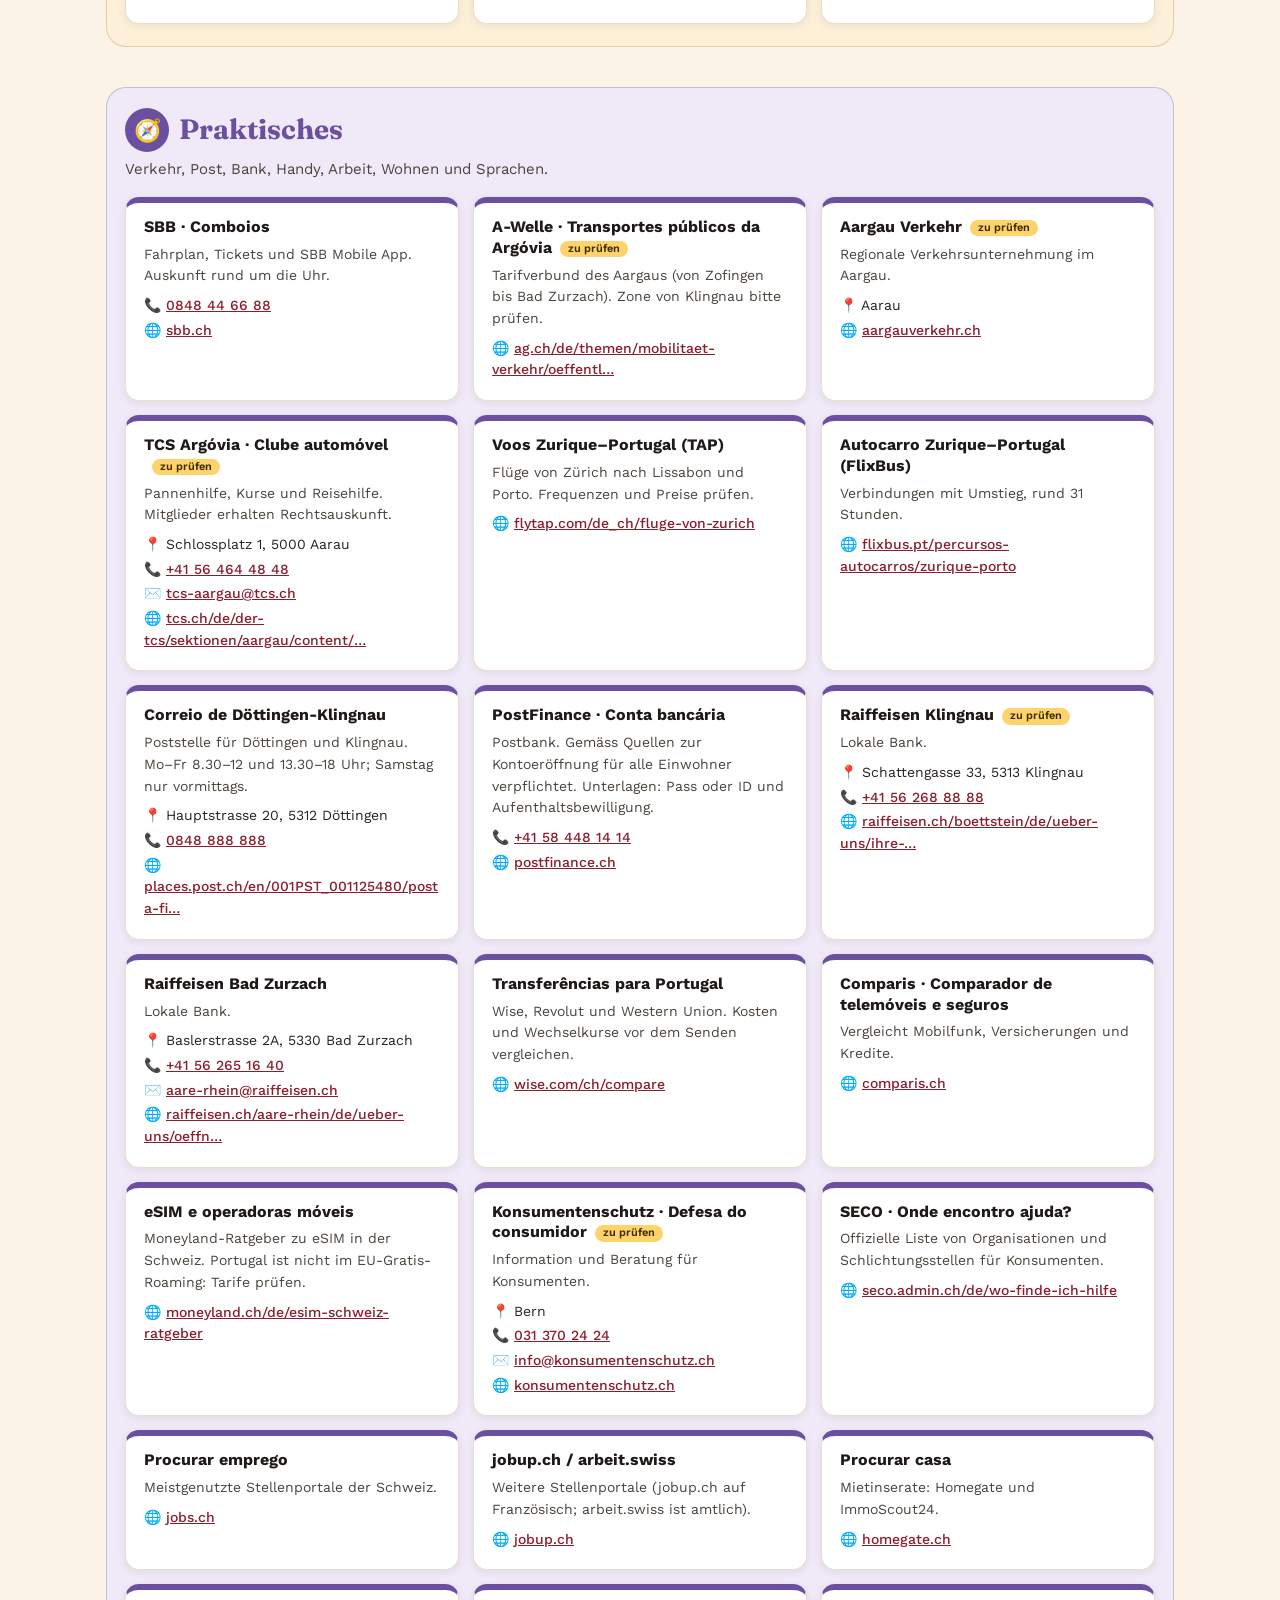
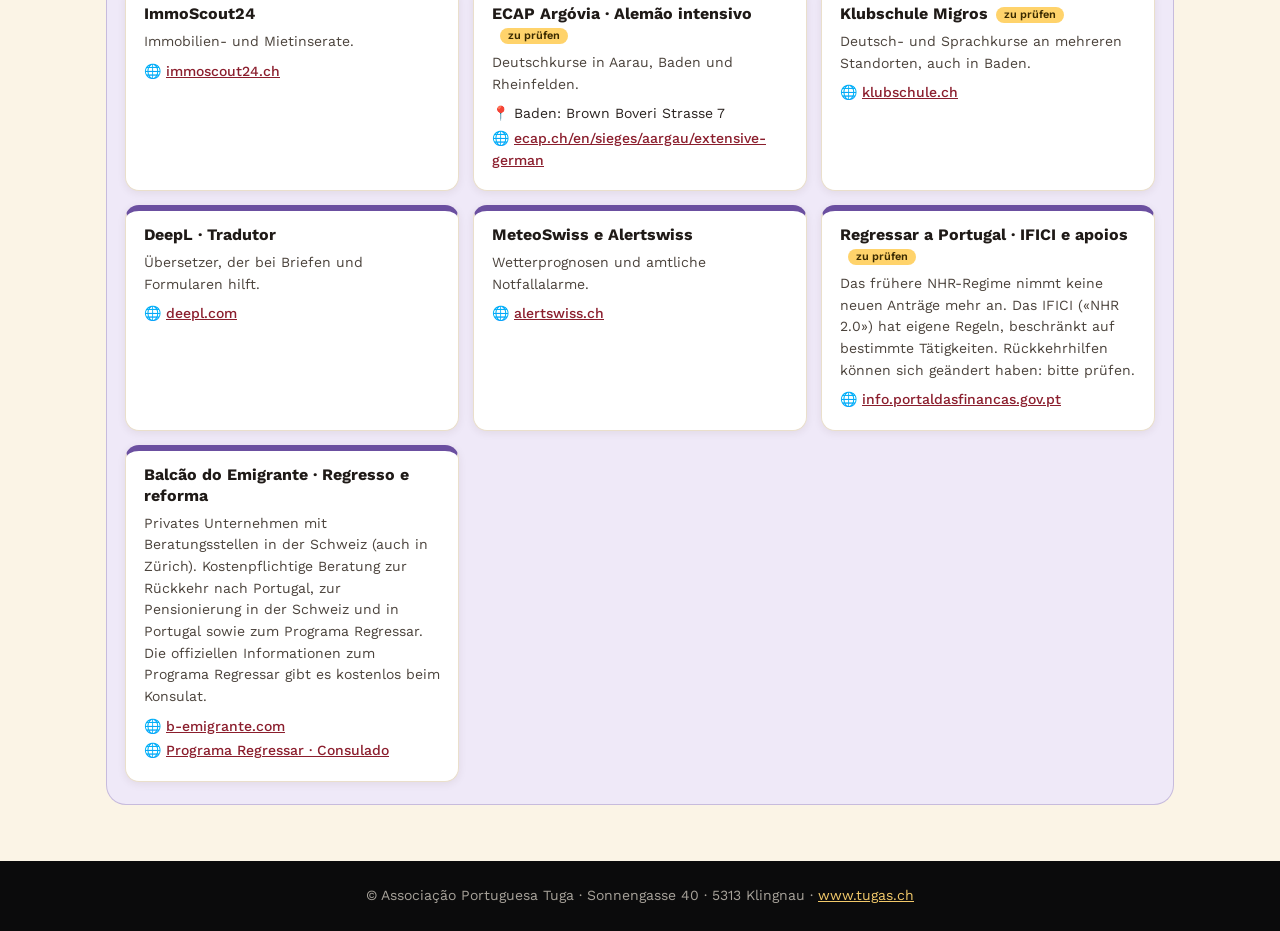
==== commit 37cebc63: "Guia Útil: Balcão do Emigrante (serviço privado) junto ao Regressar a Portugal Co-Authored-By: Claud" ====
--- a/guia/index.html
+++ b/guia/index.html
@@ -216,6 +216,7 @@
 <div class="entry"><h3>DeepL · Tradutor</h3><p class="pt">Tradutor automático que ajuda com cartas e formulários.</p><p class="de">Übersetzer, der bei Briefen und Formularen hilft.</p><ul><li>🌐 <a href="https://www.deepl.com" target="_blank" rel="noopener">deepl.com</a></li></ul></div>
 <div class="entry"><h3>MeteoSwiss e Alertswiss</h3><p class="pt">Previsão do tempo e alertas oficiais de emergência.</p><p class="de">Wetterprognosen und amtliche Notfallalarme.</p><ul><li>🌐 <a href="https://www.alertswiss.ch" target="_blank" rel="noopener">alertswiss.ch</a></li></ul></div>
 <div class="entry"><h3>Regressar a Portugal · IFICI e apoios<span class="chk"><span class="pt">a confirmar</span><span class="de">zu prüfen</span></span></h3><p class="pt">O antigo regime NHR já não aceita novos pedidos. O IFICI ("NHR 2.0") tem regras próprias e limitadas a certas atividades. Os apoios ao regresso podem ter mudado: confirme.</p><p class="de">Das frühere NHR-Regime nimmt keine neuen Anträge mehr an. Das IFICI («NHR 2.0») hat eigene Regeln, beschränkt auf bestimmte Tätigkeiten. Rückkehrhilfen können sich geändert haben: bitte prüfen.</p><ul><li>🌐 <a href="https://info.portaldasfinancas.gov.pt/" target="_blank" rel="noopener">info.portaldasfinancas.gov.pt</a></li></ul></div>
+<div class="entry"><h3>Balcão do Emigrante · Regresso e reforma</h3><p class="pt">Empresa privada com balcões na Suíça (incluindo Zurique). Consultas pagas sobre o regresso a Portugal, a reforma na Suíça e em Portugal e o Programa Regressar. A informação oficial do Programa Regressar é gratuita no Consulado.</p><p class="de">Privates Unternehmen mit Beratungsstellen in der Schweiz (auch in Zürich). Kostenpflichtige Beratung zur Rückkehr nach Portugal, zur Pensionierung in der Schweiz und in Portugal sowie zum Programa Regressar. Die offiziellen Informationen zum Programa Regressar gibt es kostenlos beim Konsulat.</p><ul><li>🌐 <a href="https://b-emigrante.com/" target="_blank" rel="noopener">b-emigrante.com</a></li><li>🌐 <a href="https://zurique.consuladoportugal.mne.gov.pt/pt/regresso-a-portugal/programa-regressar" target="_blank" rel="noopener">Programa Regressar · Consulado</a></li></ul></div>
 </div></section>
 
   <p id="none"><span class="pt">Nenhum resultado. Tente outra palavra.</span><span class="de">Keine Treffer. Versuchen Sie ein anderes Wort.</span></p>
